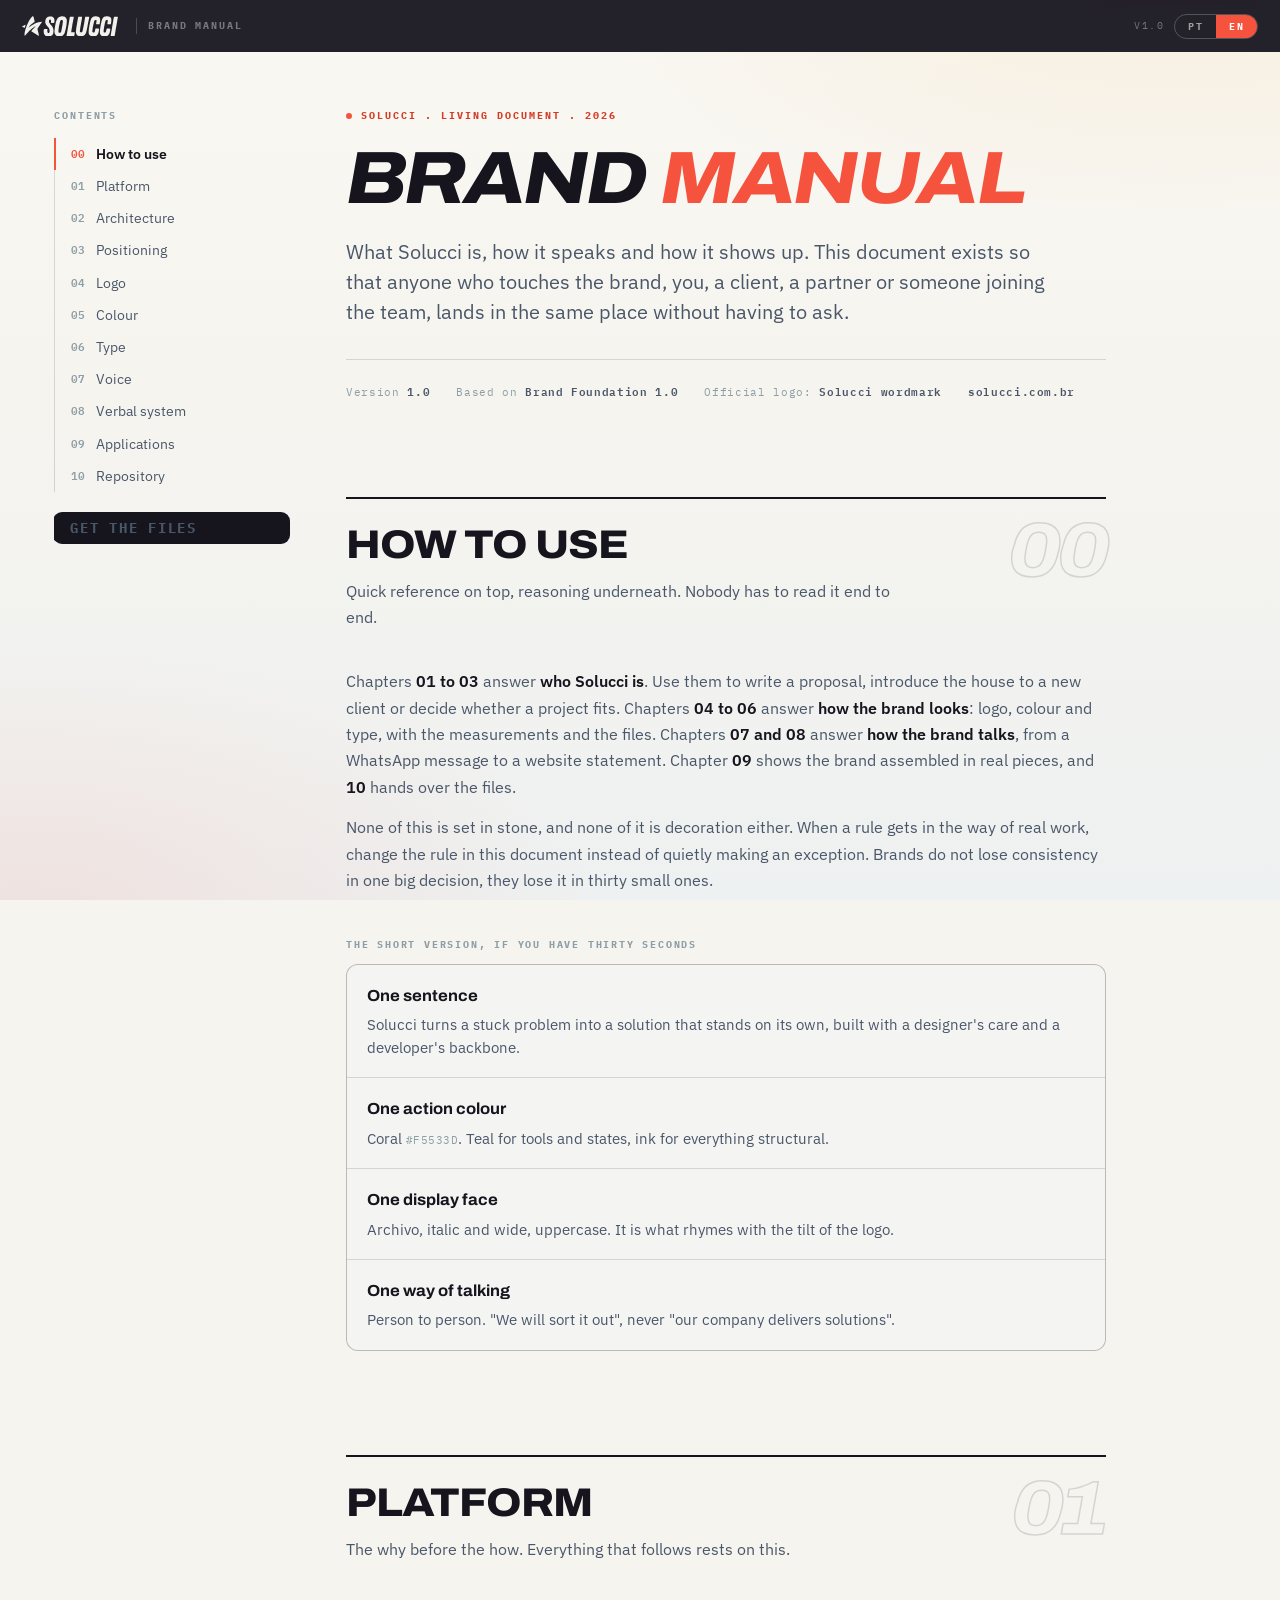
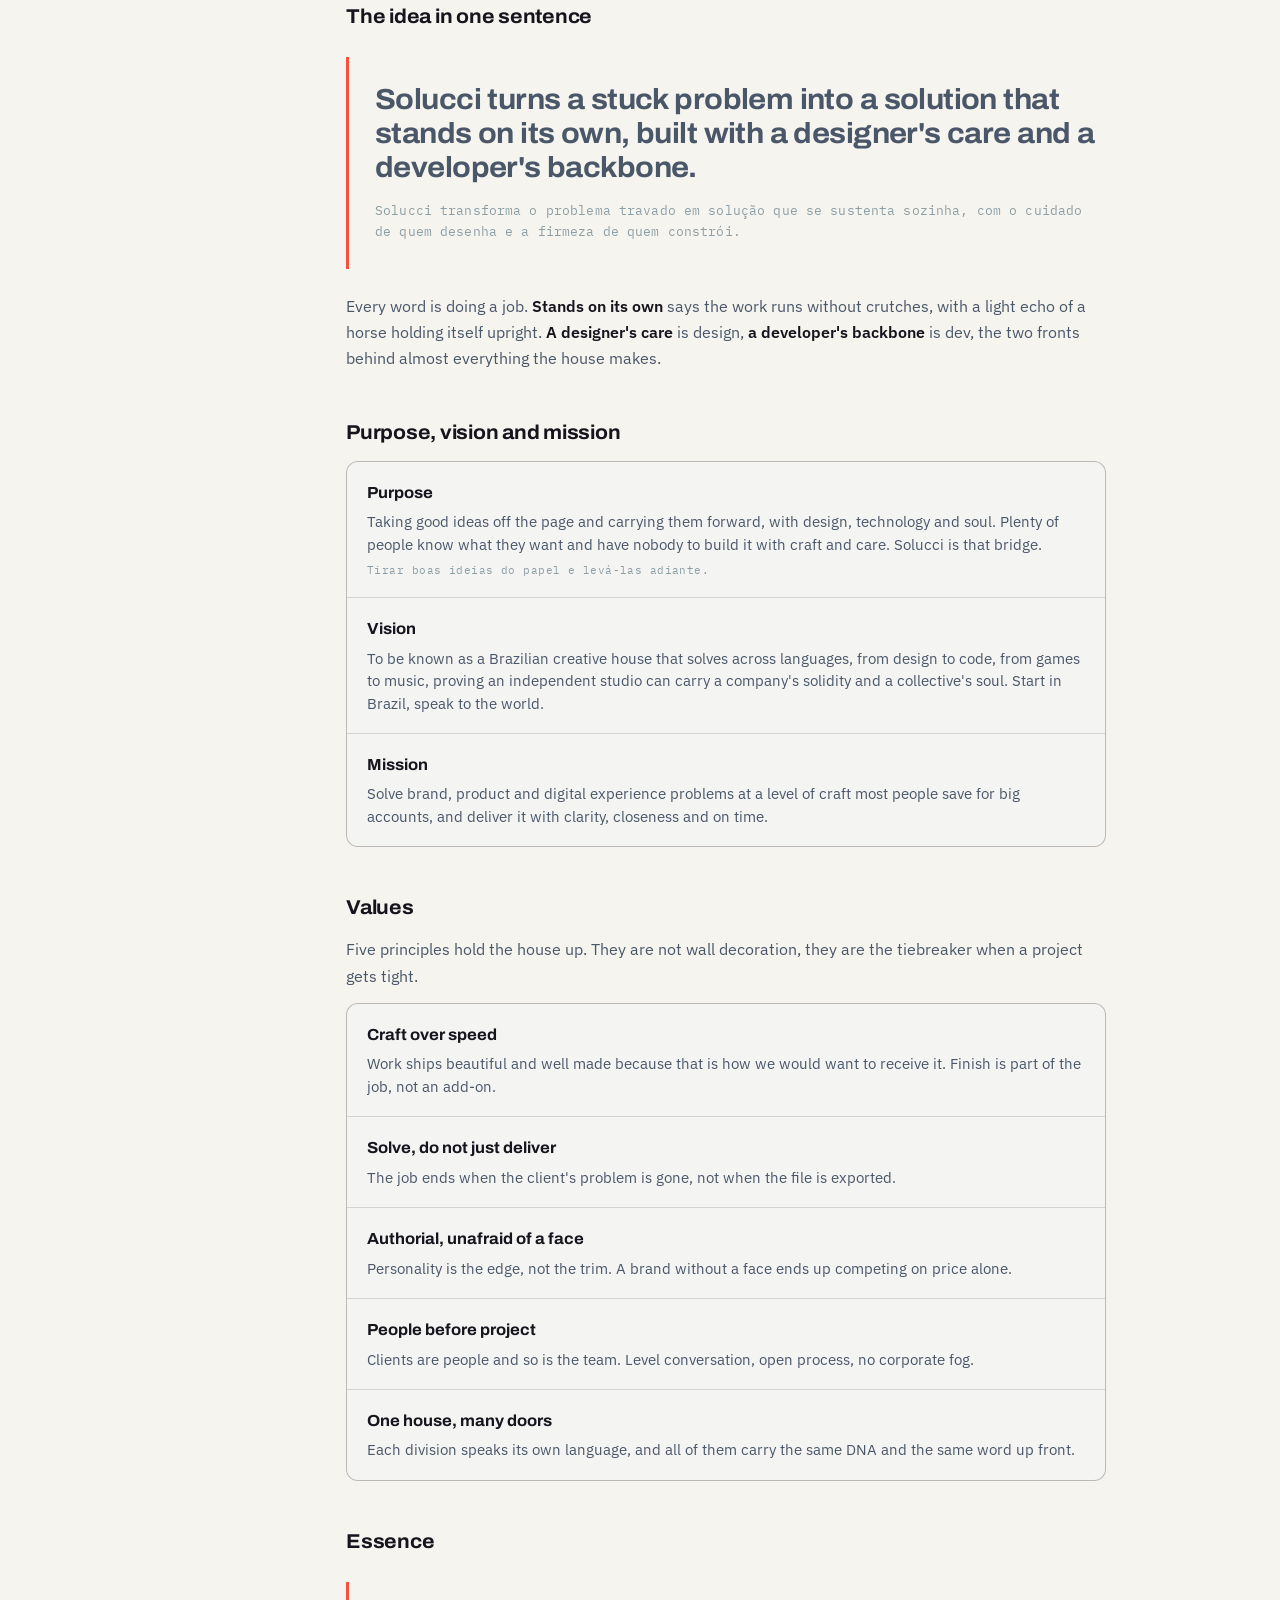
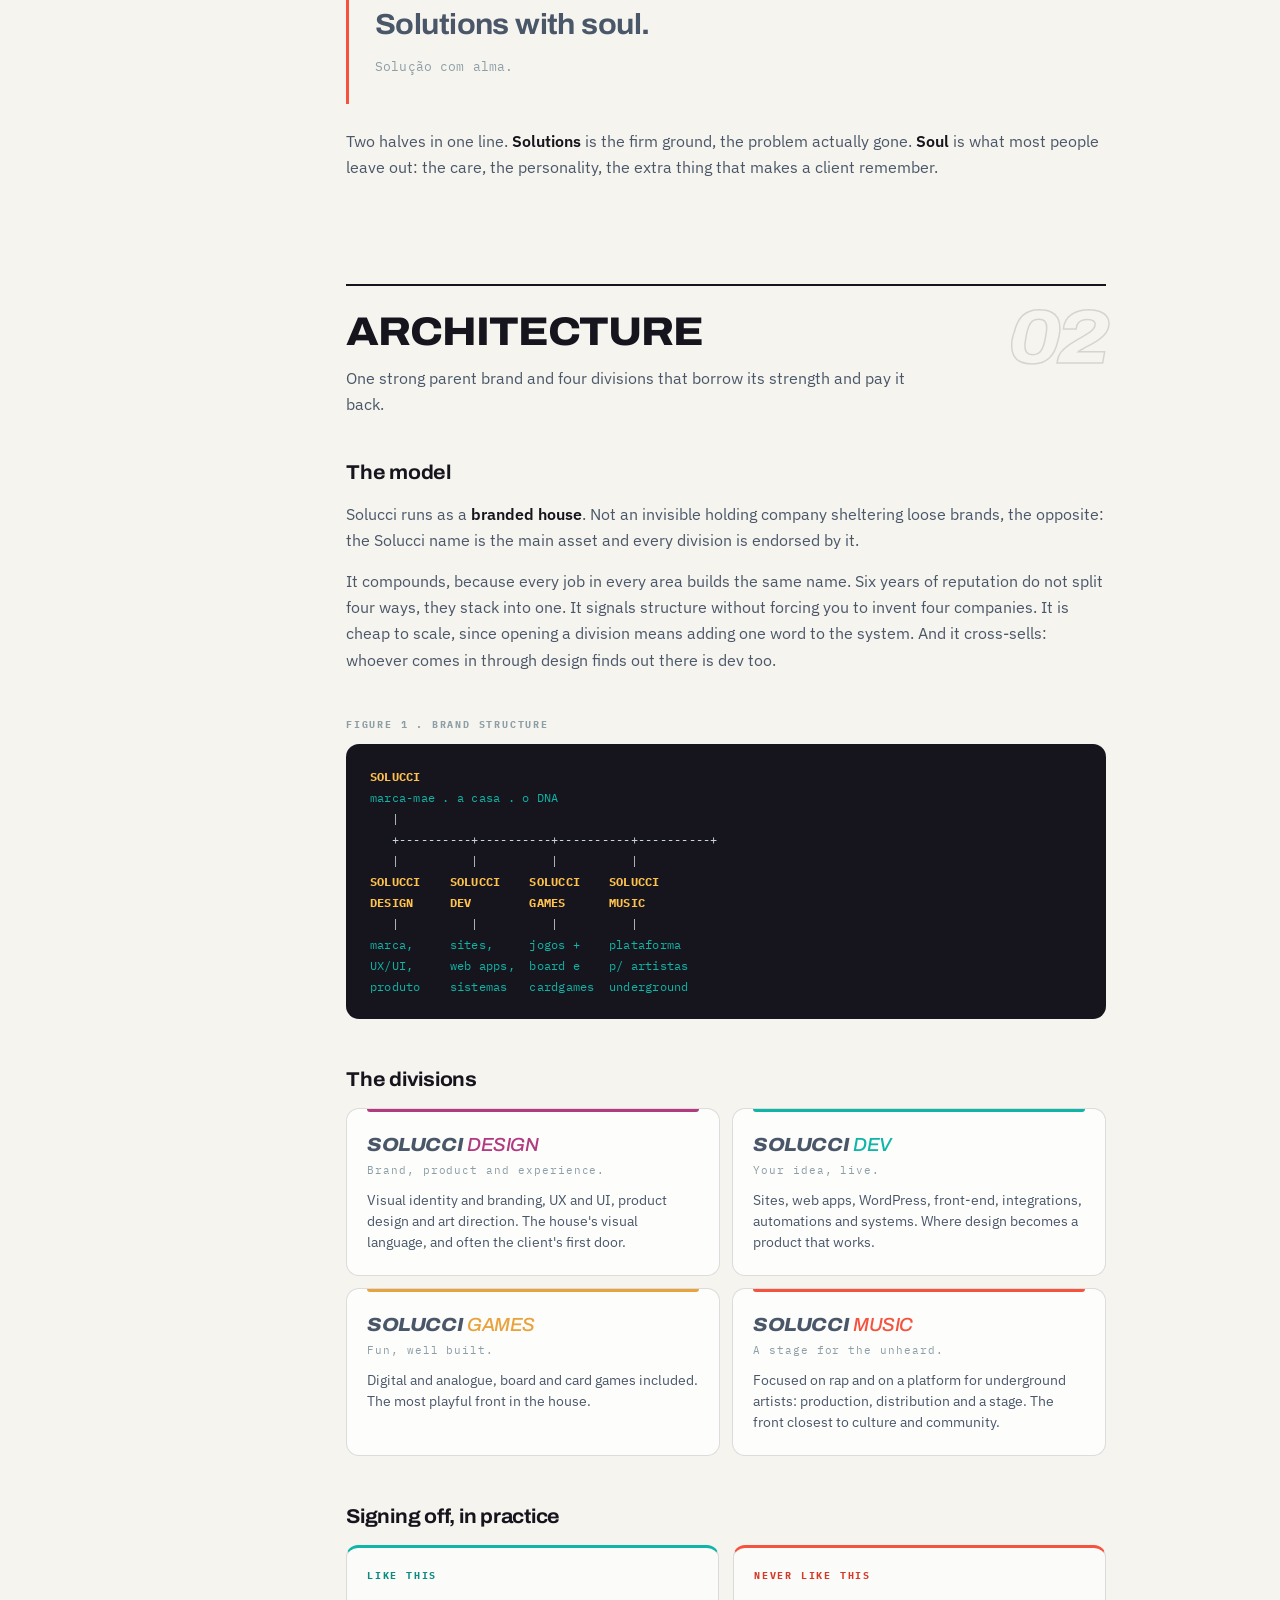
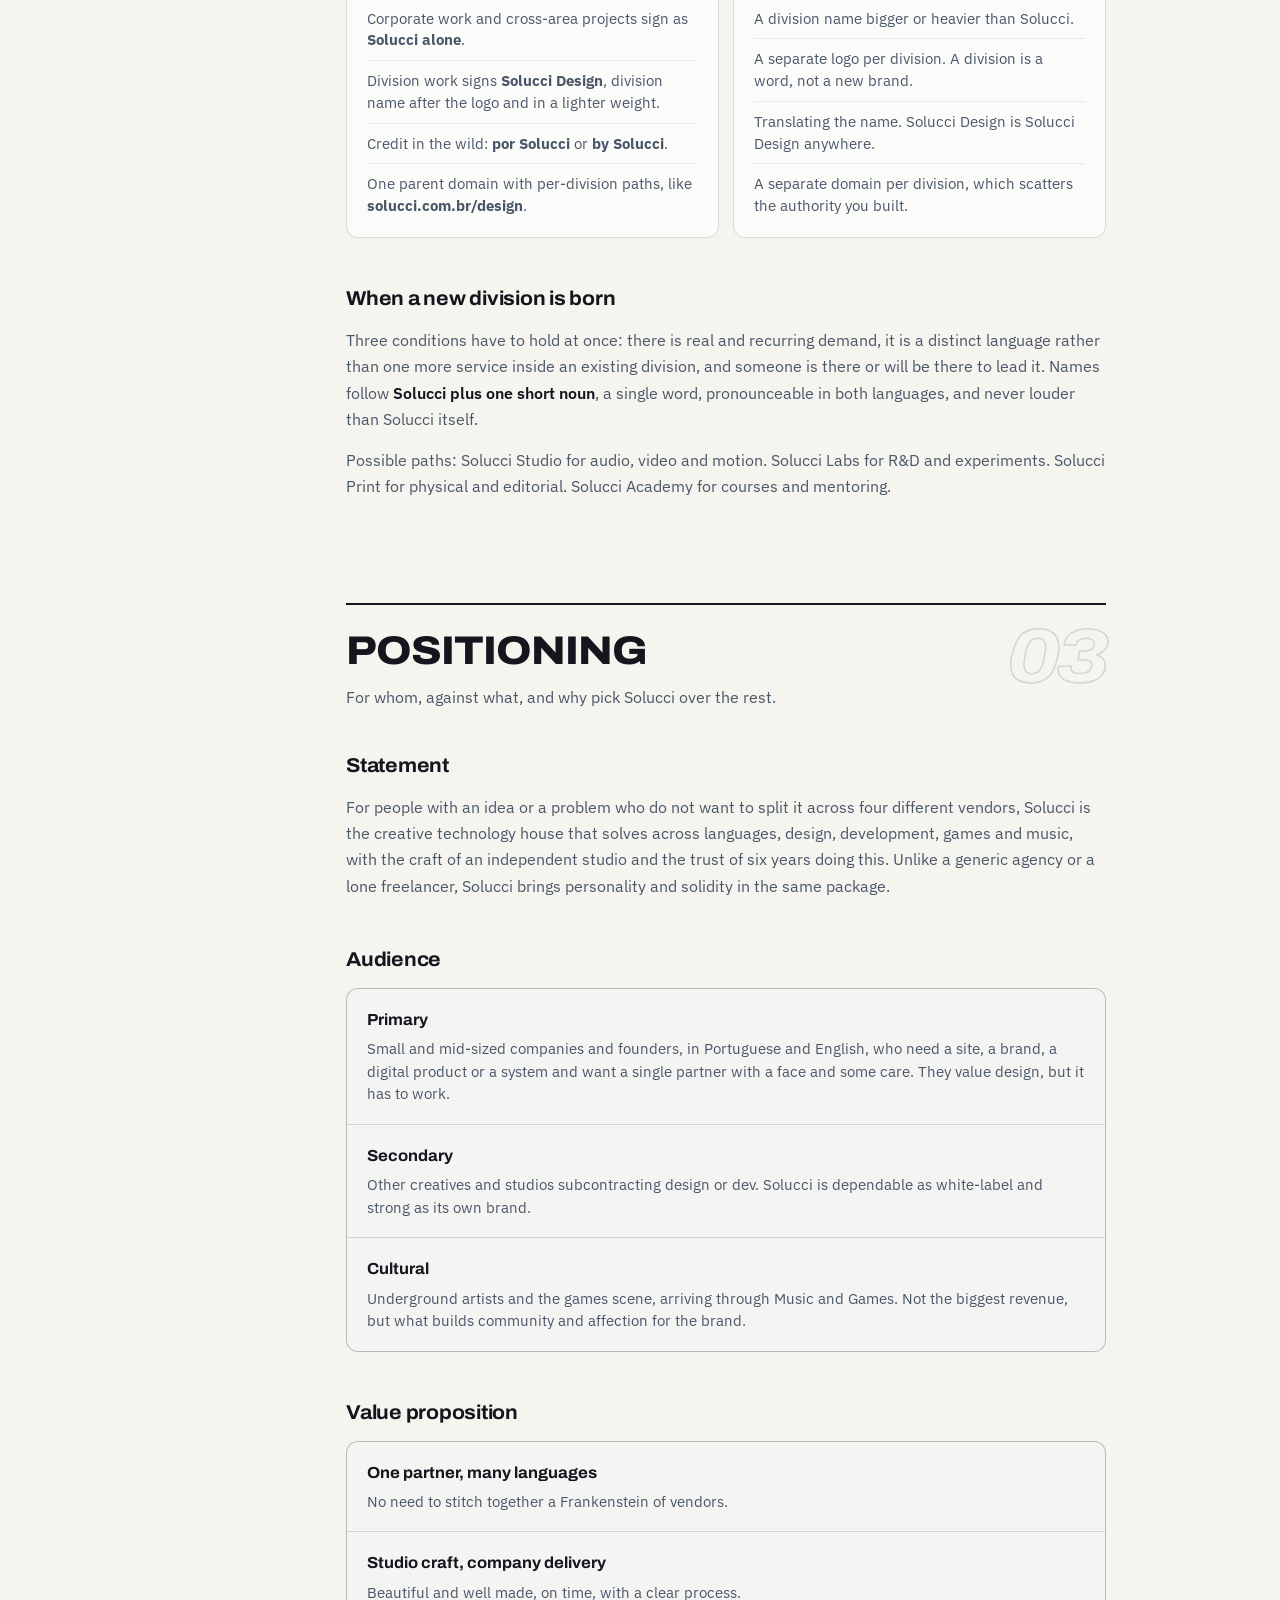
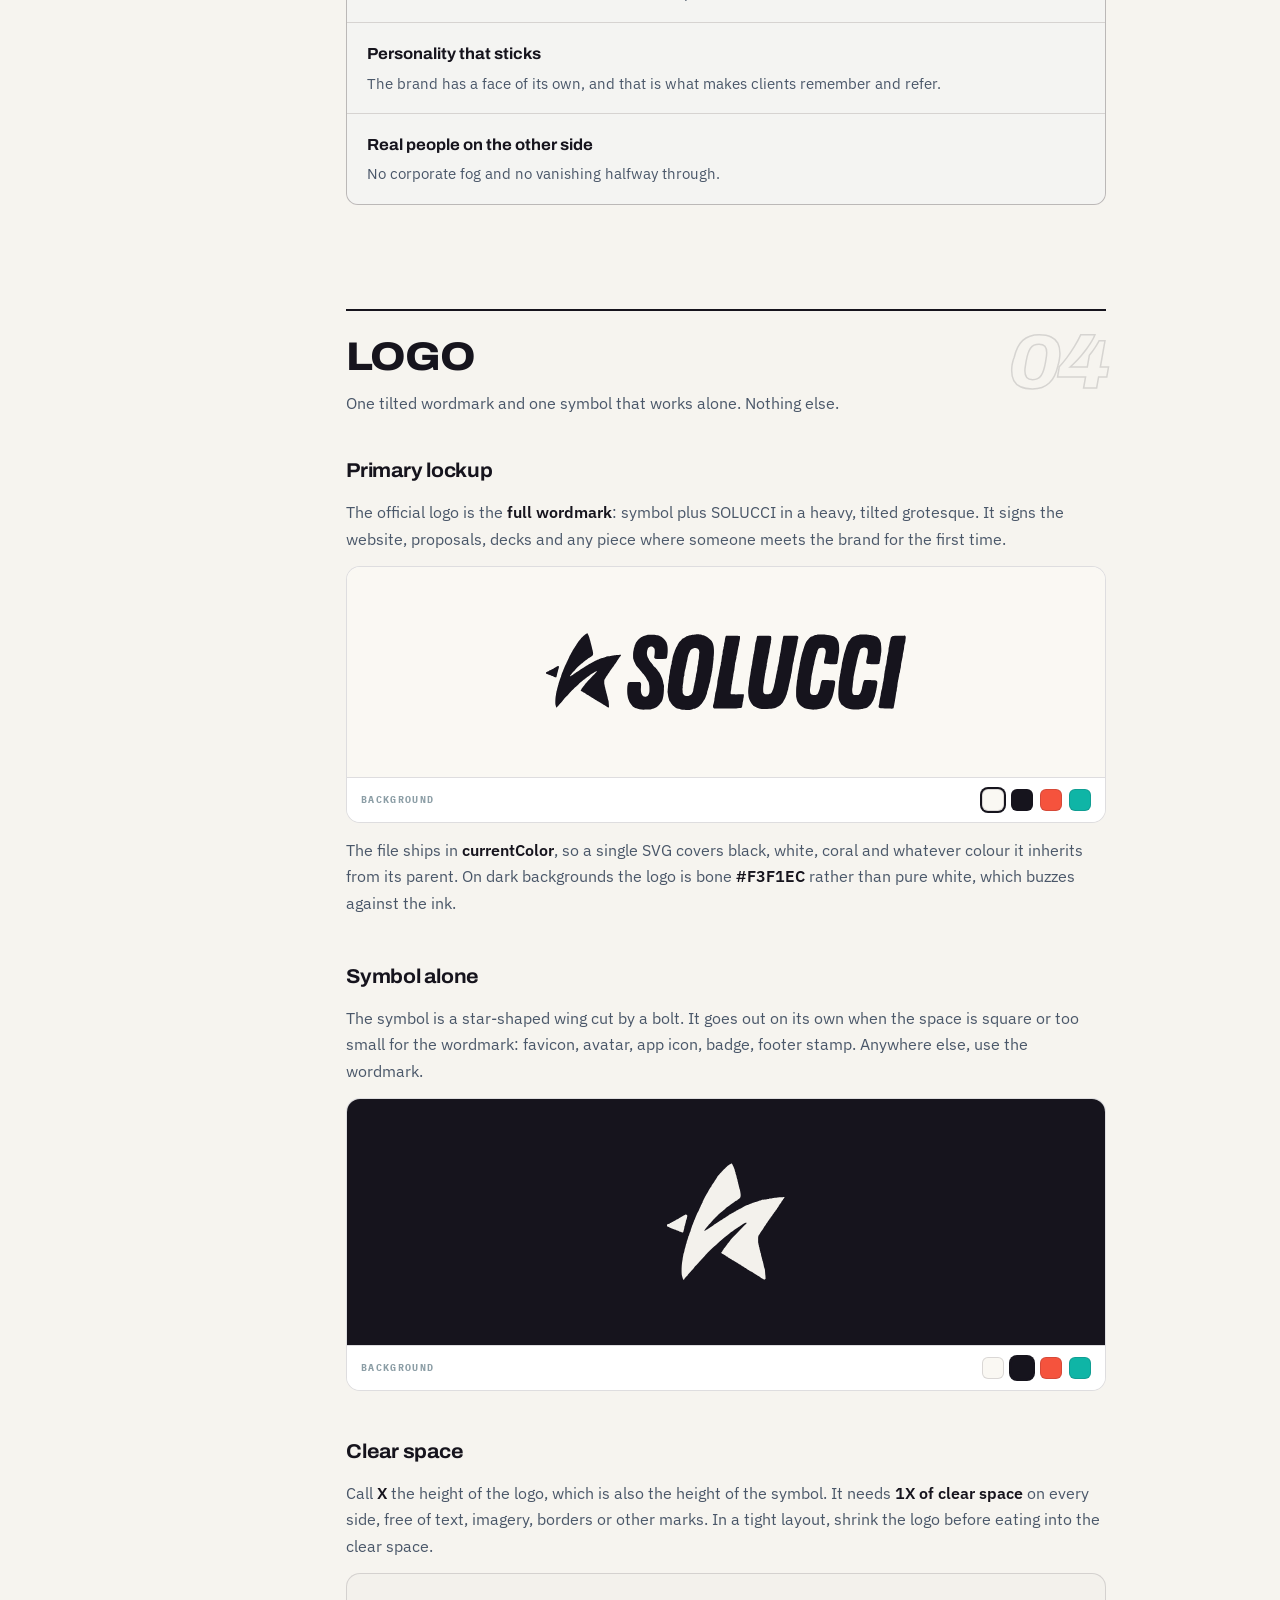
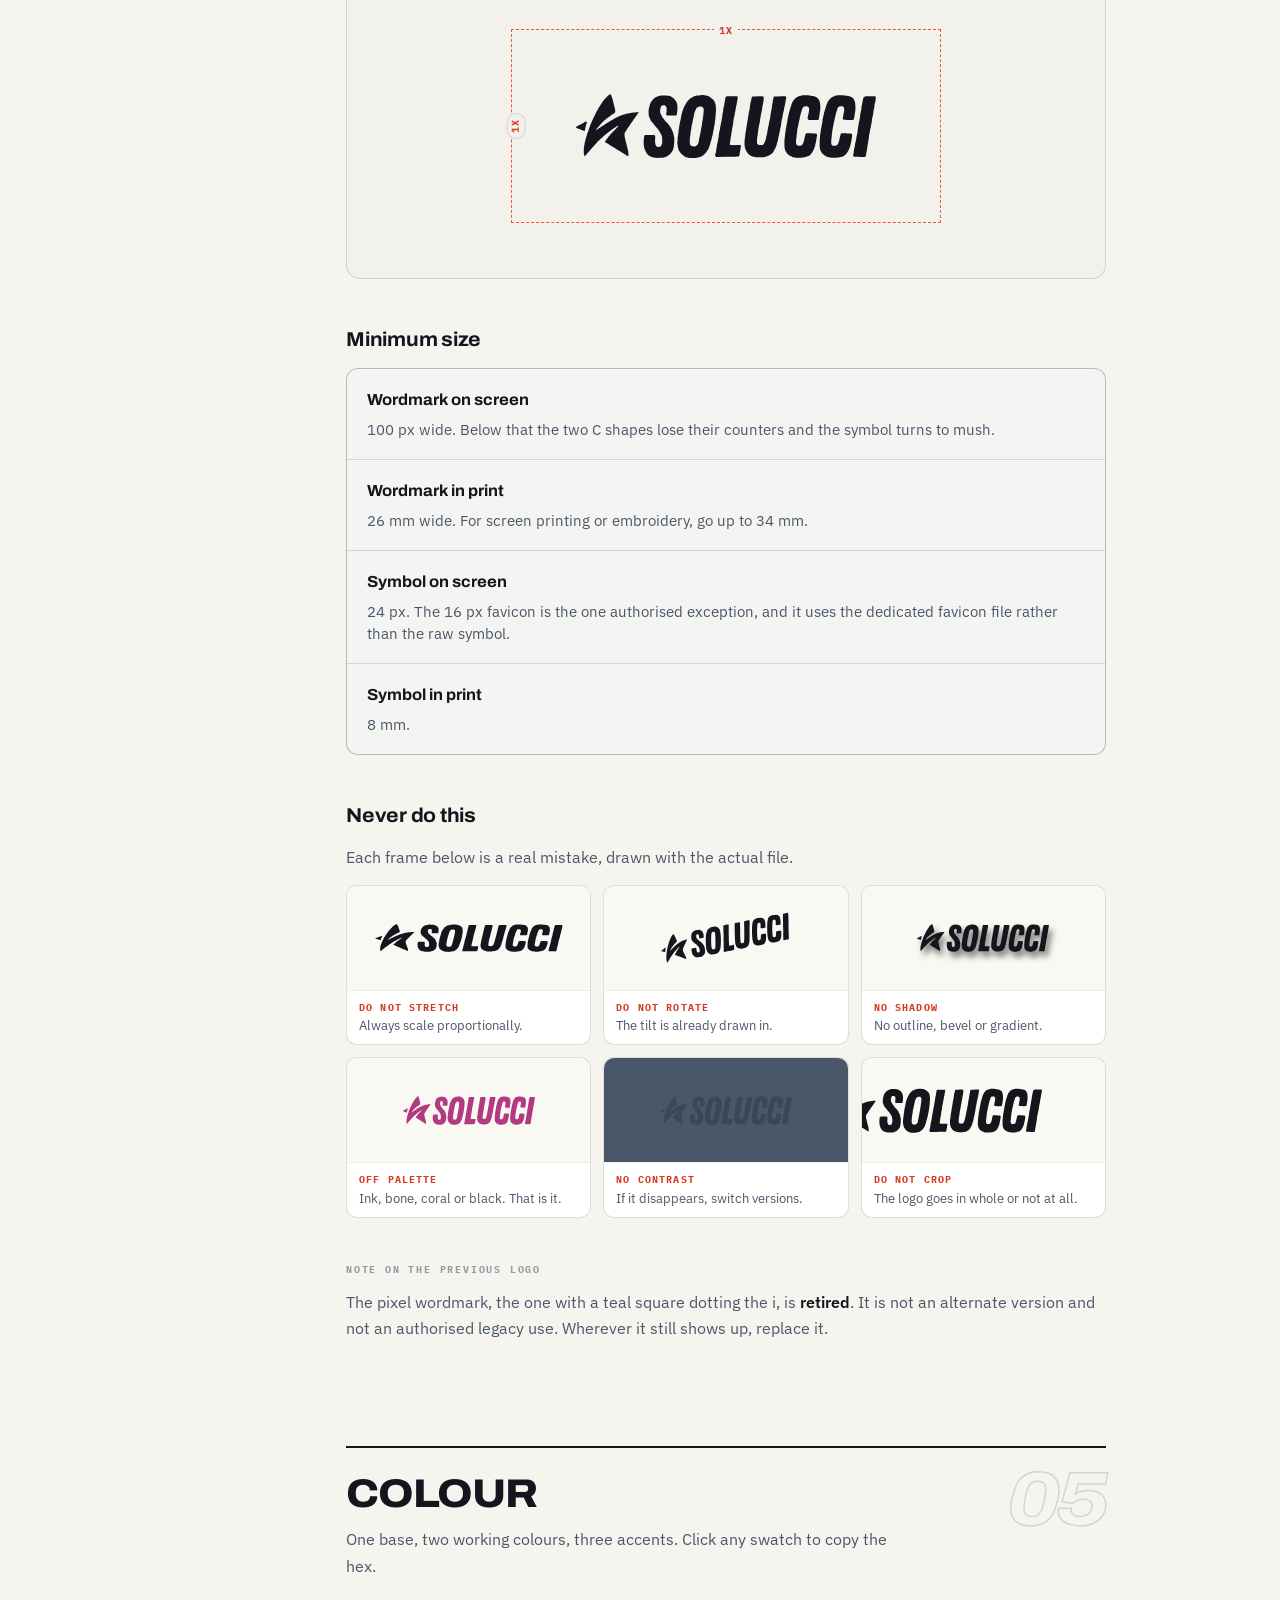
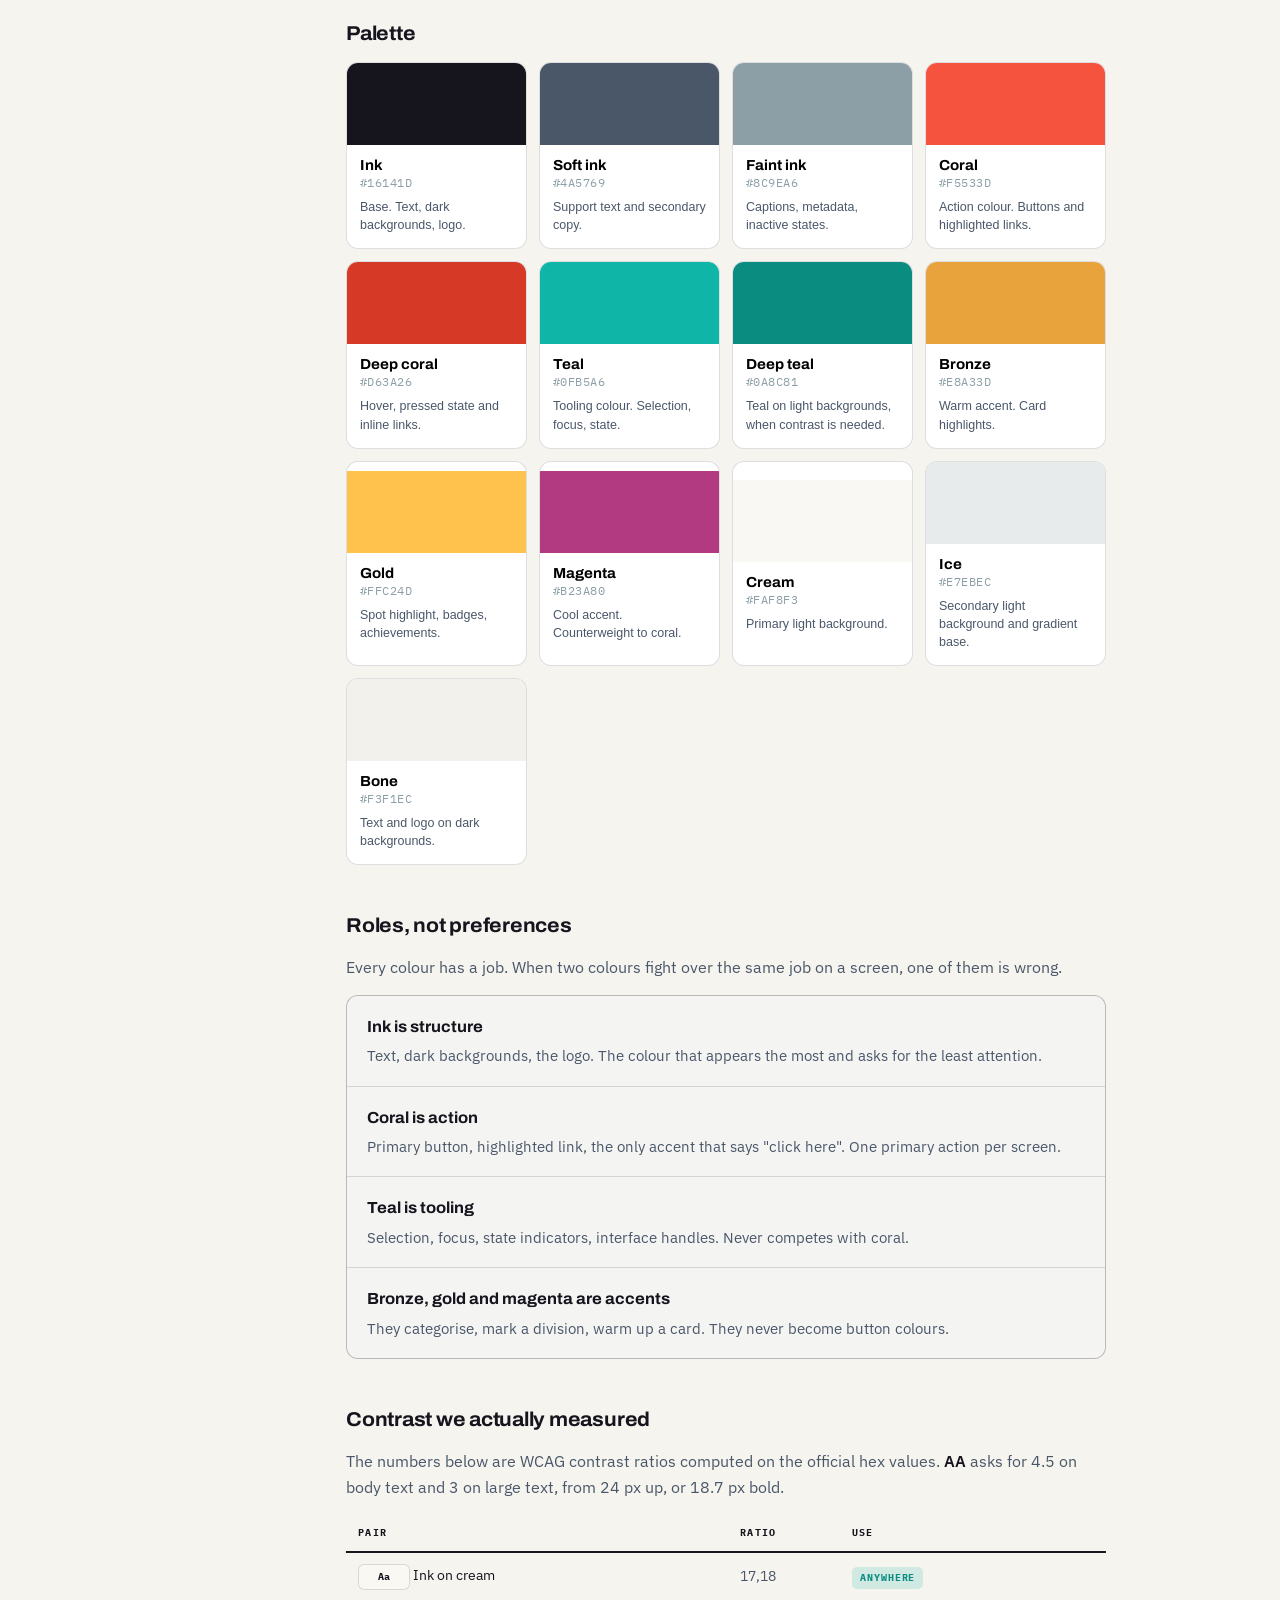
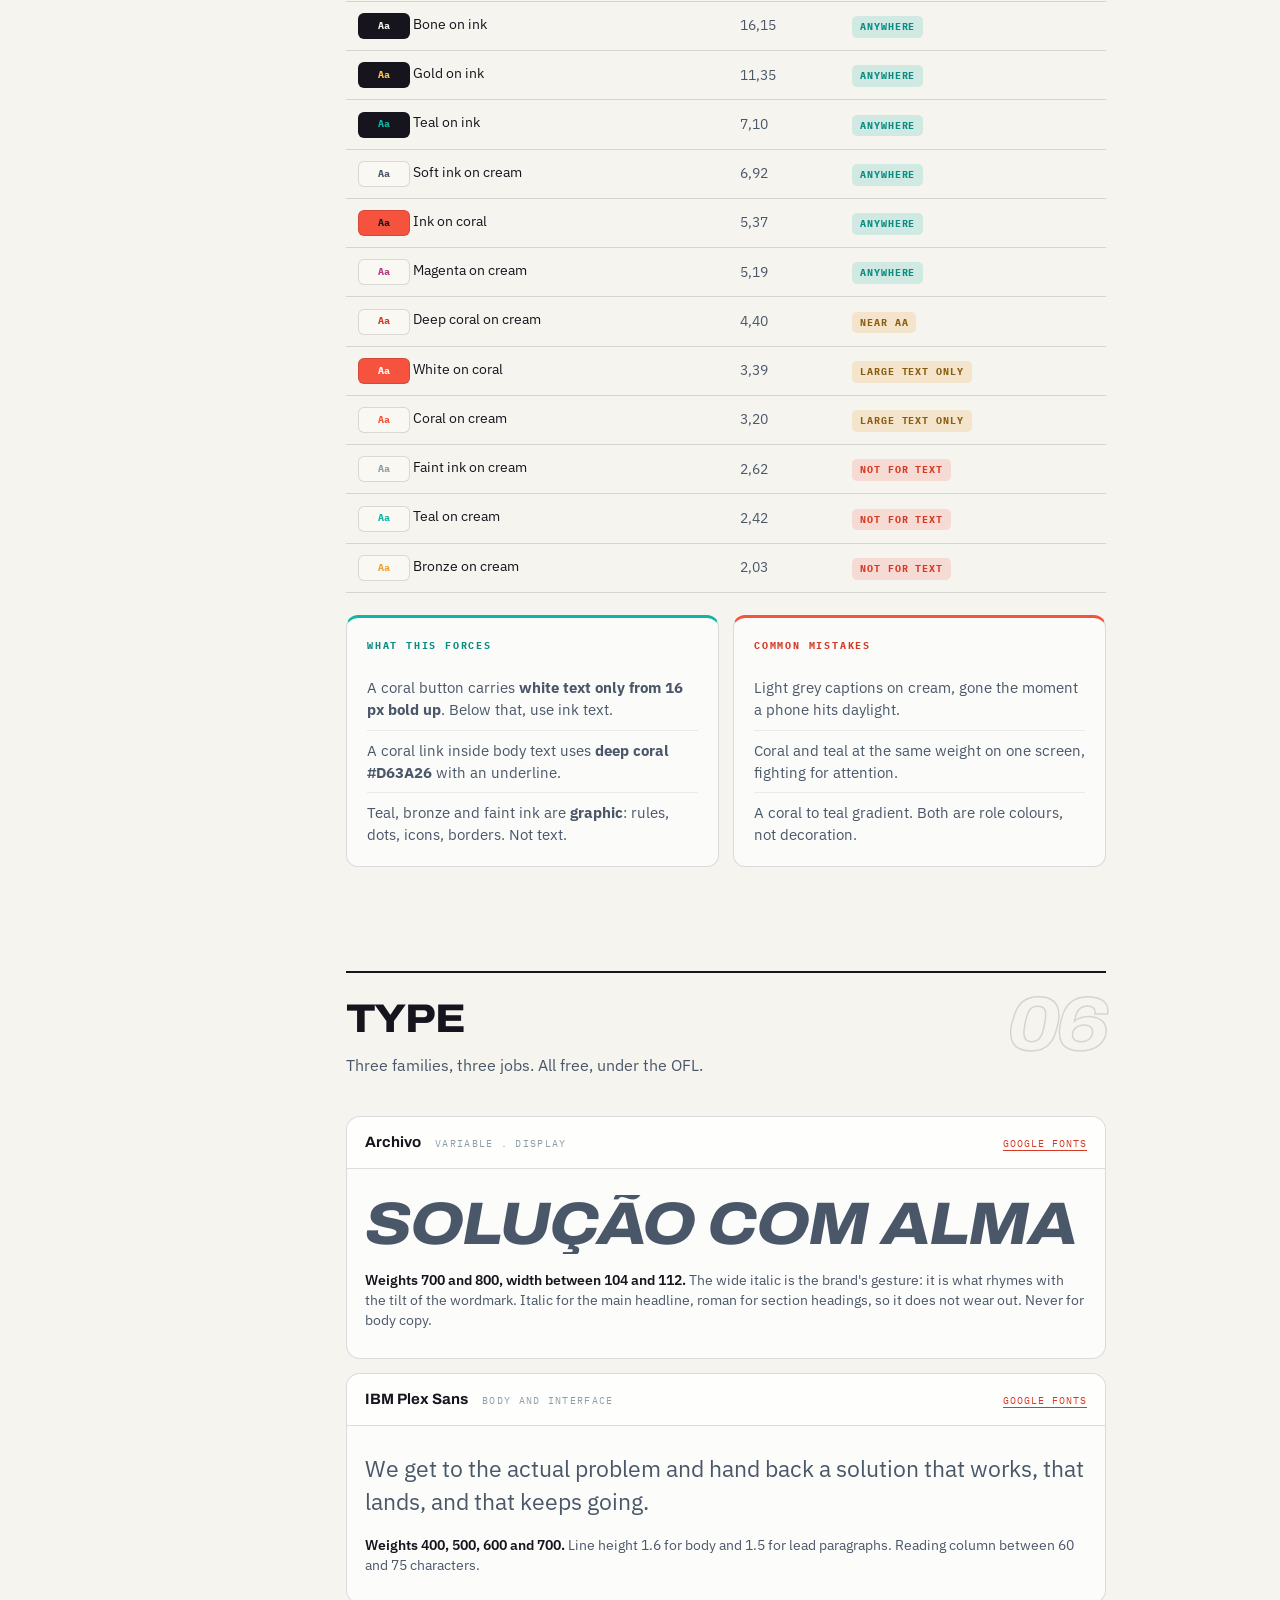
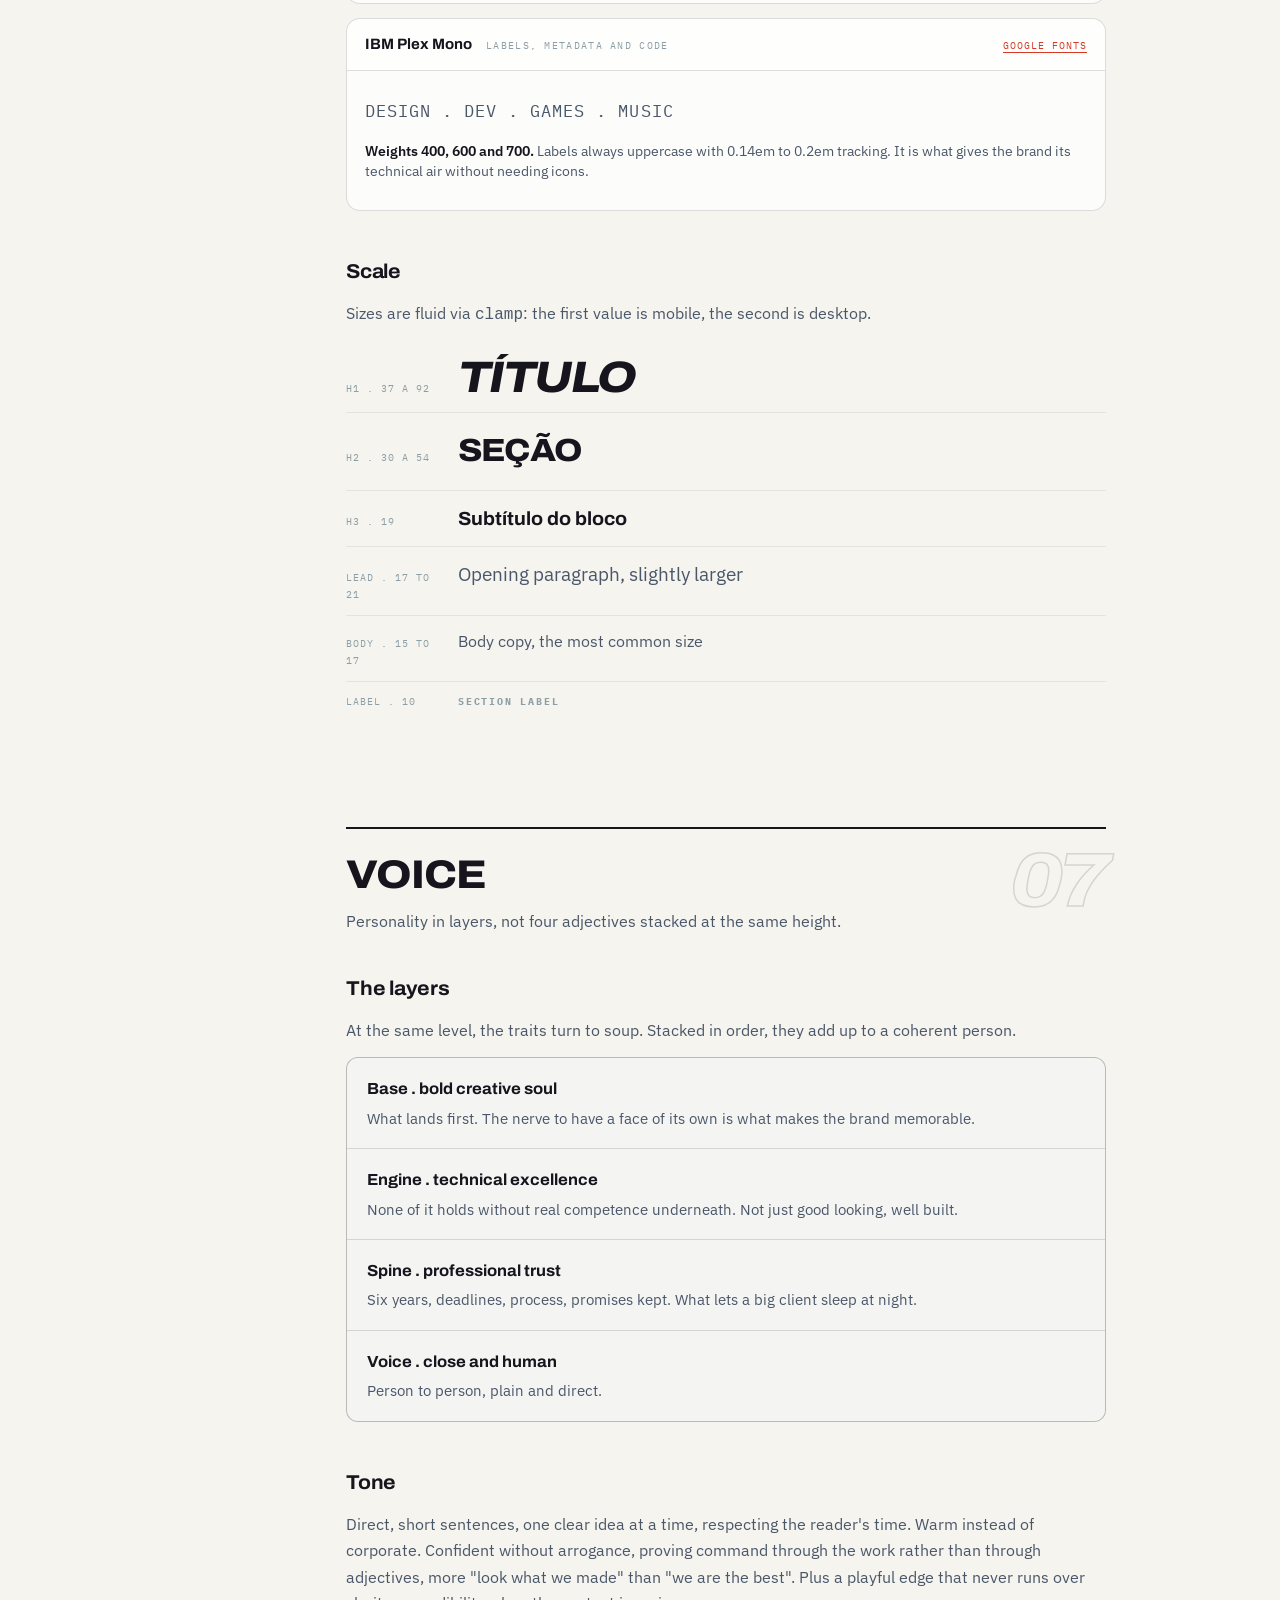
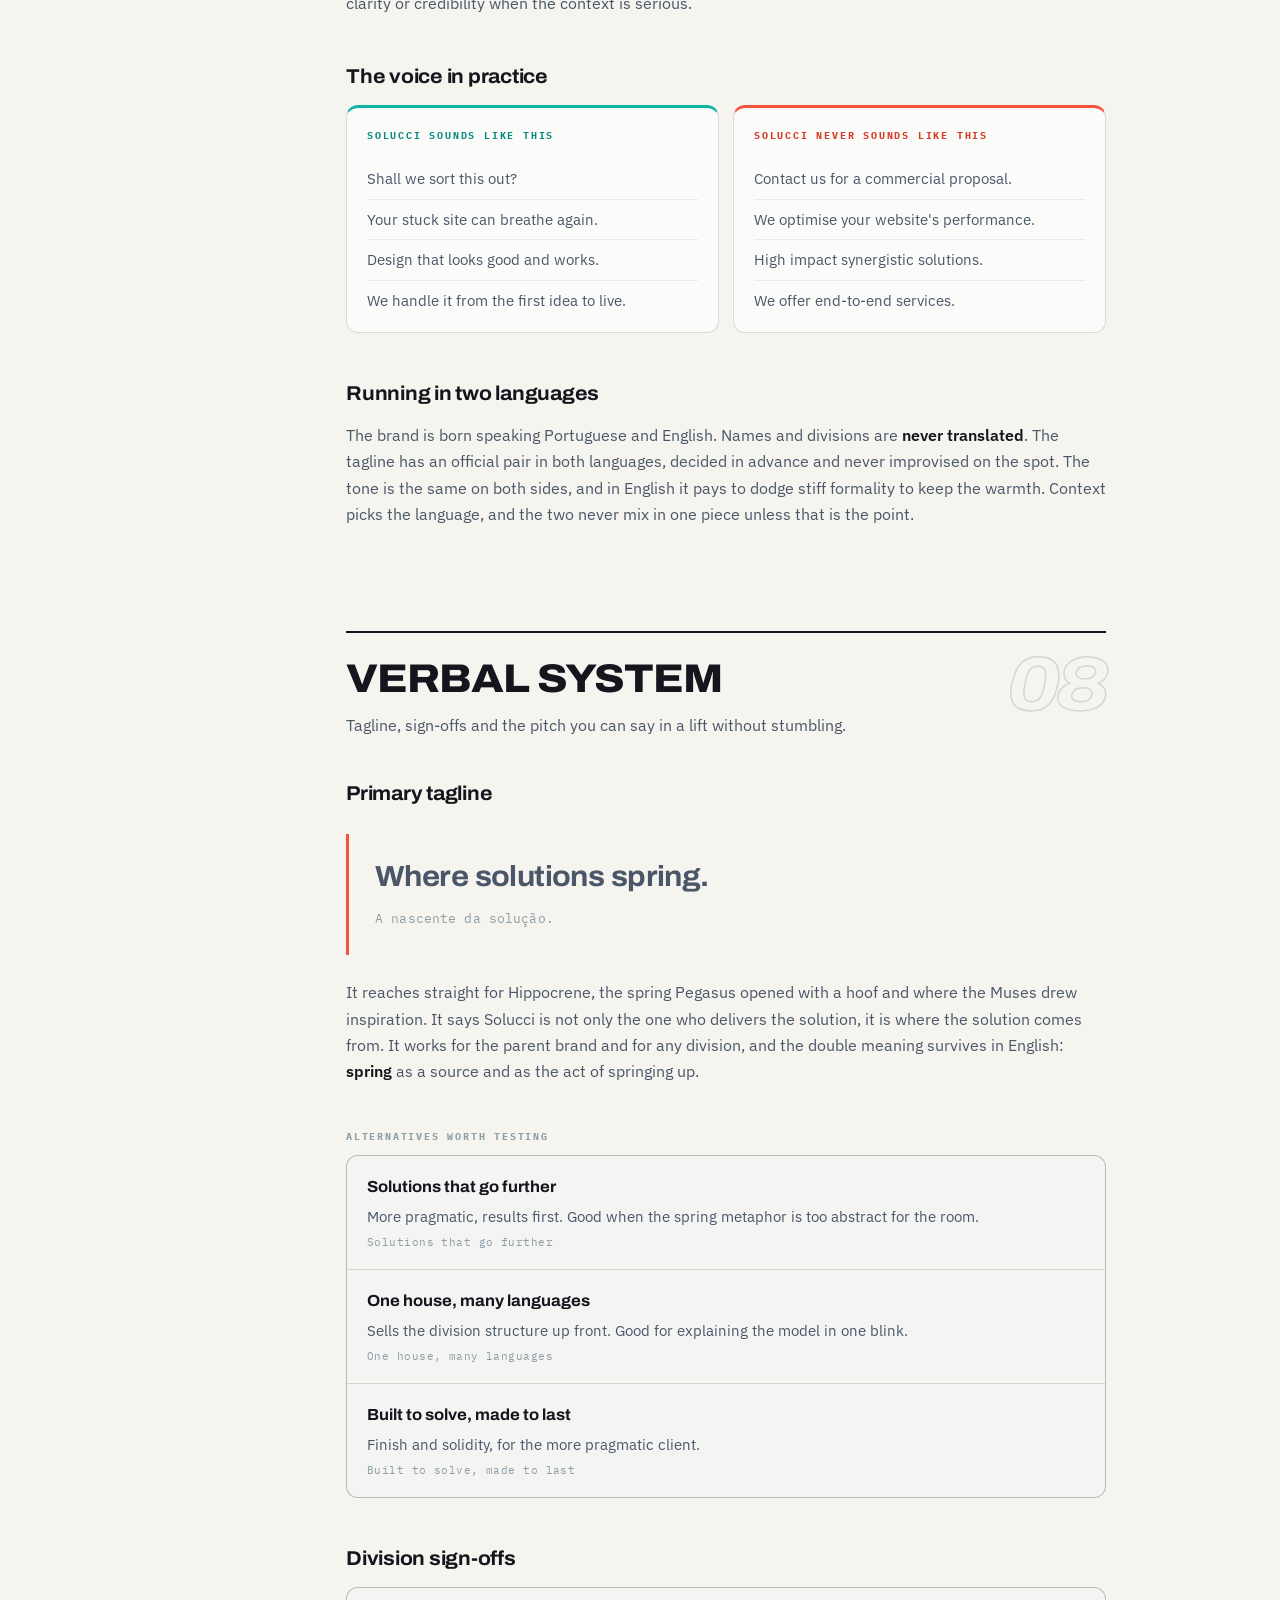
==== marca/index.html @ edbe2df2 "sobe o manual de marca em /marca, fora da busca, e publica o logo que a assinatura de email pedia" ====
<!DOCTYPE html>
<html lang="pt-BR" data-lang="pt">
<head>
<meta charset="utf-8">
<meta name="viewport" content="width=device-width, initial-scale=1">
<title>Solucci . manual de marca</title>
<meta name="description" content="Manual de marca da Solucci. Plataforma, arquitetura, logo, cor, tipografia, tom de voz e o repositório de arquivos para baixar.">
<meta name="theme-color" content="#16141D">
<meta name="robots" content="noindex">
<link rel="icon" href="assets/favicon.svg" type="image/svg+xml">
<link rel="preconnect" href="https://fonts.googleapis.com">
<link rel="preconnect" href="https://fonts.gstatic.com" crossorigin>
<link href="https://fonts.googleapis.com/css2?family=Archivo:ital,wdth,wght@0,62..125,400..900;1,62..125,400..900&family=IBM+Plex+Mono:wght@400;600;700&family=IBM+Plex+Sans:wght@400;500;600;700&display=swap" rel="stylesheet">
<link rel="stylesheet" href="css/manual.css">
</head>
<body>

<a class="skip" href="#corpo"><span lang="pt">Pular para o conteúdo</span><span lang="en">Skip to content</span></a>

<svg width="0" height="0" style="position:absolute" aria-hidden="true" focusable="false"><symbol id="sWord" viewBox="0 0 3393 729"><g transform="translate(0.000000,729.000000) scale(1.000000,-1.000000)" fill="currentColor"><path d="M386 725 c-2 0 -4 -2 -6 -3 -1 -1 -5 -3 -7 -5 -3 -2 -7 -4 -9 -6 -2 -2 -4 -4 -4 -4 -1 0 -32 -31 -32 -32 0 -1 -3 -4 -6 -7 -13 -15 -19 -22 -21 -27 -1 -2 -4 -6 -6 -9 -1 -2 -3 -4 -3 -5 0 0 -1 -1 -2 -2 0 -1 -2 -3 -3 -5 -1 -2 -3 -6 -5 -8 -2 -3 -5 -7 -7 -10 -2 -3 -4 -6 -5 -7 0 -1 -1 -2 -2 -4 0 -2 0 -3 -1 -3 -1 0 -13 -18 -14 -22 -1 -1 -3 -5 -5 -8 -2 -4 -4 -7 -4 -8 0 -1 -1 -3 -3 -5 -2 -2 -3 -4 -3 -5 0 0 -1 -3 -3 -6 -7 -11 -21 -40 -21 -43 0 -1 0 -2 -1 -3 -1 0 -2 -1 -2 -2 -1 -2 -1 -3 -2 -4 0 -1 -1 -3 -2 -5 -1 -3 -3 -5 -3 -6 -1 -1 -2 -3 -2 -5 -1 -1 -3 -6 -5 -9 -1 -4 -4 -9 -5 -12 -1 -3 -4 -8 -5 -10 -2 -3 -3 -6 -3 -6 0 -1 -1 -2 -2 -3 0 -1 -1 -2 -1 -3 0 -1 -1 -3 -2 -5 -2 -6 -4 -10 -7 -16 0 -3 -2 -5 -2 -6 -1 0 -1 -1 -1 -2 0 -2 -4 -10 -5 -11 -1 0 -1 -1 -1 -2 0 -1 -1 -3 -1 -5 -2 -3 -4 -9 -5 -12 0 -2 -1 -4 -2 -5 -1 -1 -2 -2 -2 -3 0 -1 -3 -10 -6 -19 -1 -3 -3 -8 -4 -11 0 -4 -2 -8 -2 -9 -3 -4 -7 -17 -8 -22 0 -2 -1 -4 -2 -5 -1 -1 -2 -2 -2 -3 0 -2 -1 -5 -2 -8 -1 -3 -2 -7 -3 -10 0 -2 -1 -5 -2 -5 0 -1 -1 -3 -1 -4 0 -1 -1 -3 -2 -5 0 -2 -1 -5 -1 -7 0 -1 -1 -4 -2 -6 -1 -3 -2 -5 -2 -6 0 -1 -1 -4 -2 -7 0 -3 -2 -9 -3 -12 -1 -4 -3 -9 -3 -10 0 -2 -1 -5 -1 -7 -1 -6 -3 -12 -4 -15 -1 -1 -1 -3 -2 -5 0 -3 -3 -20 -4 -23 0 -2 -1 -5 -1 -6 0 -2 0 -6 -1 -8 -5 -24 -7 -76 -3 -92 3 -12 7 -24 8 -25 1 -1 6 2 6 3 0 1 7 10 16 19 3 3 5 5 5 6 0 0 1 2 3 4 8 8 15 17 19 21 2 3 7 8 10 12 4 4 7 8 7 9 0 0 3 4 7 8 4 4 12 13 18 19 5 6 16 17 23 25 13 14 18 19 18 20 0 1 2 3 5 6 3 2 6 6 7 7 8 8 45 44 48 45 1 1 7 6 13 12 6 7 14 14 18 17 3 3 7 7 9 8 14 12 17 15 18 15 1 0 2 1 4 3 1 1 4 4 7 5 2 1 4 3 5 4 0 1 4 4 7 6 3 2 8 6 10 8 3 2 6 5 8 6 2 1 4 3 4 3 0 1 2 2 4 3 2 1 5 3 6 4 1 2 4 4 6 4 1 1 3 2 4 3 2 2 12 9 16 11 1 1 3 2 3 2 0 0 2 2 5 3 2 1 4 3 4 3 0 1 2 2 5 3 2 1 5 3 6 4 2 0 3 2 4 3 1 0 2 1 3 1 0 0 1 0 1 1 0 1 1 1 3 2 1 0 5 1 7 3 6 3 10 3 10 0 -1 -2 -4 -5 -56 -59 -34 -35 -42 -43 -42 -45 0 0 -2 -3 -4 -5 -3 -2 -5 -5 -5 -6 0 0 -1 -2 -3 -3 -2 -2 -6 -7 -9 -12 0 -1 -2 -3 -3 -5 -2 -1 -3 -3 -3 -3 0 -1 -10 -13 -11 -14 -1 0 -1 -1 -1 -1 0 -1 -1 -2 -2 -4 -1 -1 -3 -4 -4 -5 -1 -2 -2 -4 -3 -6 -1 -1 -2 -4 -3 -5 -1 -1 -1 -2 -2 -2 0 0 -1 -1 -2 -2 0 -3 2 -6 8 -9 3 -1 6 -3 7 -4 1 -1 3 -2 5 -3 1 -1 5 -3 8 -5 3 -2 6 -4 7 -4 0 0 2 -1 3 -2 3 -2 5 -4 12 -8 2 -1 4 -2 4 -3 0 0 1 -1 2 -2 1 0 4 -1 6 -3 1 -1 3 -2 4 -2 1 0 12 -6 16 -9 2 -2 4 -3 5 -3 0 0 3 -2 7 -4 4 -3 8 -6 10 -7 2 -1 4 -2 5 -3 1 -1 3 -2 3 -2 1 0 3 -1 5 -2 1 -2 3 -3 4 -3 0 0 1 -1 2 -2 1 -1 4 -2 5 -3 2 -1 4 -2 4 -2 0 -1 11 -8 13 -8 0 0 1 -1 2 -1 0 -1 3 -3 7 -5 4 -2 9 -6 13 -8 3 -3 10 -7 16 -10 5 -3 10 -6 11 -7 1 0 2 -1 2 -1 1 0 3 -1 6 -3 2 -2 6 -4 9 -6 2 -1 5 -3 5 -3 0 0 2 -2 5 -3 5 -3 11 -7 18 -12 2 -2 6 -4 8 -5 3 -1 6 -4 8 -5 l4 -3 4 3 c2 2 4 4 4 4 0 0 0 1 -1 17 -2 31 -3 39 -4 42 -2 4 -4 9 -5 14 -1 7 -4 21 -5 24 -1 1 -1 2 -1 3 1 0 0 1 0 3 -1 1 -2 4 -3 7 0 2 -1 7 -2 9 -1 2 -1 6 -2 8 0 2 -1 3 -1 4 -1 0 -1 1 -1 3 0 1 -1 5 -2 7 0 3 -1 7 -1 9 0 1 0 3 -1 3 -1 0 -1 2 -2 3 0 1 0 4 -1 7 -1 2 -2 6 -2 8 -1 2 -1 6 -2 8 -1 2 -1 5 -1 7 0 1 -1 3 -1 3 -1 0 -2 2 -2 5 0 2 0 5 -1 8 -1 2 -2 6 -2 9 -1 3 -1 7 -2 9 0 2 0 9 0 17 0 14 1 21 6 27 1 2 4 6 6 10 4 6 12 18 13 19 1 1 6 9 8 13 2 4 10 15 13 19 1 1 2 2 2 3 0 1 1 3 2 4 2 1 7 9 15 21 1 1 2 4 3 5 1 2 2 4 4 4 1 1 2 3 2 3 0 1 2 4 4 6 1 2 5 8 8 11 2 4 5 7 5 7 1 0 1 1 1 2 0 1 1 3 2 3 1 1 2 2 2 3 0 0 1 2 3 5 2 2 5 6 6 8 2 3 4 5 4 5 1 0 2 2 3 4 1 3 4 8 8 12 3 5 5 9 5 9 0 0 1 2 2 2 1 1 2 3 2 3 0 1 2 3 4 6 2 2 4 6 5 7 4 7 8 13 10 14 1 1 2 3 2 4 0 1 0 2 1 2 1 0 2 1 3 3 1 2 2 4 3 5 0 0 1 2 2 3 0 3 0 3 -3 3 -3 0 -5 0 -6 -1 -1 -1 -5 -1 -13 -1 -6 0 -13 0 -15 -1 -3 0 -10 -1 -17 -2 -7 -1 -15 -1 -19 -2 -4 -1 -9 -1 -12 -2 -4 0 -7 -1 -8 -1 -1 -1 -3 -2 -4 -2 -2 0 -6 0 -9 -1 -4 -1 -10 -1 -14 -2 -9 -1 -18 -3 -21 -4 -1 -1 -4 -2 -7 -2 -2 -1 -7 -2 -11 -4 -7 -2 -12 -4 -16 -5 -2 0 -4 -1 -5 -1 0 -1 -2 -1 -4 -2 -1 0 -6 -2 -9 -3 -4 -2 -10 -4 -12 -5 -3 0 -5 -2 -5 -2 0 -1 -1 -1 -2 -1 -1 0 -3 -1 -5 -2 -2 -1 -5 -2 -5 -2 -1 0 -4 -1 -6 -2 -8 -4 -24 -13 -28 -14 -2 -1 -4 -3 -5 -3 -1 -1 -2 -2 -3 -2 -1 0 -2 0 -3 -1 0 0 -3 -2 -6 -3 -3 -1 -6 -3 -7 -4 -1 -1 -7 -4 -14 -8 -11 -5 -15 -8 -28 -16 -3 -2 -7 -4 -9 -5 -1 -1 -4 -3 -7 -5 -2 -2 -4 -3 -5 -3 0 0 -1 -1 -1 -2 -1 0 -2 -1 -3 -1 0 0 -3 -1 -5 -3 -2 -2 -4 -3 -4 -3 -1 0 -4 -2 -8 -5 -5 -3 -10 -6 -11 -7 -2 -2 -7 -5 -11 -7 -4 -3 -7 -5 -8 -5 0 0 -1 0 -1 -1 -6 -5 -8 -6 -11 -7 -2 -1 -4 -3 -5 -3 -1 -1 -3 -2 -4 -3 -2 -1 -4 -2 -4 -2 -1 -1 -3 -2 -4 -3 -2 -2 -5 -4 -7 -5 -3 -1 -6 -4 -9 -6 -2 -2 -4 -3 -4 -3 -1 0 -3 -1 -5 -3 -15 -10 -18 -12 -18 -12 -1 0 -2 0 -2 -1 -7 -5 -8 -6 -11 -7 -3 0 -4 0 -4 1 0 2 12 18 22 29 2 3 4 5 4 6 0 0 5 5 11 11 5 6 11 12 12 13 4 7 51 53 58 56 2 1 5 4 7 6 2 2 4 4 5 4 1 1 3 3 5 4 6 6 15 13 17 14 1 1 2 2 3 2 0 1 1 2 1 2 1 0 3 1 4 2 1 2 4 3 5 4 1 1 5 4 7 5 2 2 7 5 9 7 2 1 6 4 9 6 2 2 4 3 4 3 1 0 4 2 8 5 3 2 7 4 8 4 0 0 1 1 1 1 1 1 3 3 5 4 10 5 14 13 14 26 -1 16 -4 32 -8 41 0 2 -2 8 -3 13 -1 4 -2 10 -3 13 -1 2 -2 5 -2 8 0 2 -1 5 -2 7 -1 2 -1 5 -1 7 0 1 0 3 -1 4 -1 0 -1 2 -2 3 0 1 0 4 -1 7 -1 2 -2 5 -2 8 -1 7 -3 14 -5 16 -1 2 -1 4 -1 5 1 0 0 2 0 4 -1 1 -3 6 -4 11 -1 4 -2 9 -3 11 -1 1 -2 3 -2 4 0 1 -6 14 -12 26 -1 2 -2 2 -6 1z"/> <path d="M1413 716 c-14 -1 -28 -2 -31 -4 -3 0 -6 -1 -8 -1 -3 0 -13 -2 -26 -5 -9 -2 -17 -5 -22 -8 -3 -2 -8 -4 -10 -6 -2 -1 -6 -3 -8 -5 -2 -1 -6 -3 -8 -4 -3 -1 -6 -3 -6 -3 -1 -1 -3 -3 -6 -4 -2 -2 -7 -6 -11 -11 -9 -10 -13 -14 -16 -17 -3 -2 -8 -10 -16 -23 -2 -4 -5 -7 -5 -8 -1 0 -1 -2 -1 -3 0 -3 -1 -6 -4 -10 -7 -9 -15 -27 -20 -40 -2 -6 -5 -14 -6 -18 -5 -11 -6 -12 -7 -19 -1 -4 -2 -8 -3 -9 -2 -4 -6 -18 -8 -38 -1 -5 -2 -12 -4 -16 -2 -5 -2 -8 -2 -16 0 -10 -2 -17 -6 -23 -1 -2 -2 -5 -2 -8 0 -6 -2 -17 -3 -22 -1 -2 -3 -7 -3 -11 -1 -4 -1 -8 -2 -10 -1 -2 -1 -6 -1 -9 0 -6 -2 -21 -5 -32 -3 -13 -4 -21 -4 -25 1 -3 0 -7 0 -11 -2 -10 -4 -23 -4 -30 0 -3 0 -6 -1 -7 -2 -4 -4 -19 -4 -35 -1 -9 -1 -18 -2 -19 0 -2 -1 -8 -1 -13 0 -5 0 -11 -1 -13 -1 -2 -1 -6 1 -15 1 -7 2 -17 3 -21 1 -12 3 -21 4 -22 1 -2 5 -16 6 -22 1 -3 2 -6 2 -7 1 -1 2 -3 3 -5 1 -2 4 -5 6 -8 2 -2 3 -5 3 -5 0 -1 2 -4 5 -7 2 -3 4 -6 4 -6 0 0 2 -3 5 -7 3 -3 6 -6 6 -6 0 -2 26 -22 33 -26 2 -1 4 -3 5 -3 2 -2 7 -4 20 -6 6 -2 15 -4 20 -5 12 -4 22 -5 29 -4 3 0 10 0 14 -1 17 -2 33 -1 66 7 4 1 11 3 15 3 3 1 9 3 12 4 2 1 7 3 9 4 3 1 7 3 9 5 3 2 8 5 12 8 9 7 32 29 34 35 1 2 5 7 8 12 11 15 16 23 17 25 0 1 3 8 6 15 3 6 6 15 7 18 1 3 2 7 3 8 2 4 5 12 5 17 0 5 2 15 5 22 2 2 3 7 3 10 1 3 2 8 4 13 2 4 3 8 4 12 0 4 4 24 7 30 5 13 7 25 9 41 1 12 3 19 5 24 2 5 4 15 4 21 0 2 1 6 2 10 0 3 1 9 2 12 1 4 2 10 3 14 1 5 2 9 2 14 0 5 0 7 1 10 2 3 2 6 2 14 1 6 1 14 2 18 1 3 2 14 3 23 1 9 2 21 3 26 1 6 1 12 0 18 0 6 0 9 2 14 1 5 1 12 2 30 0 13 0 24 0 25 1 1 -2 32 -4 41 -2 12 -5 20 -9 29 -2 5 -5 11 -6 13 -2 5 -8 11 -25 26 -16 15 -43 31 -54 33 -3 0 -10 2 -15 3 -5 2 -12 3 -15 3 -3 0 -7 0 -9 1 -5 1 -26 2 -33 1z m8 -130 c9 -4 11 -5 15 -11 5 -6 6 -8 8 -20 2 -6 2 -9 0 -17 -2 -16 -3 -32 -3 -40 0 -6 -1 -12 -3 -21 -3 -14 -5 -27 -4 -32 0 -2 -1 -8 -2 -14 -6 -23 -7 -30 -7 -40 0 -7 0 -10 -1 -12 -1 -1 -2 -6 -2 -10 -1 -5 -2 -12 -4 -16 -3 -12 -5 -21 -5 -28 0 -6 0 -9 -4 -21 0 -3 -1 -9 -1 -13 0 -4 -1 -7 -2 -10 -1 -2 -2 -5 -2 -7 0 -4 -3 -16 -5 -20 0 -1 -1 -5 -1 -8 0 -2 -1 -7 -1 -10 -1 -2 -3 -9 -4 -13 0 -5 -2 -11 -2 -13 -1 -2 -2 -9 -3 -15 -1 -7 -1 -13 -2 -15 -3 -8 -12 -25 -14 -28 -3 -3 -16 -11 -21 -13 -2 -1 -6 -2 -9 -3 -9 -2 -24 -1 -36 4 -5 2 -10 9 -15 18 -3 7 -3 7 -3 20 0 8 -1 14 -1 17 -2 5 -2 6 0 10 3 9 3 15 1 19 -1 4 -1 4 0 8 1 1 2 5 2 7 0 3 0 6 1 9 1 2 2 10 3 19 0 9 2 19 2 24 1 4 1 9 1 12 0 4 4 19 6 22 1 0 1 3 1 7 0 16 4 42 9 57 1 2 3 8 3 12 1 5 1 10 2 11 0 2 3 12 5 23 1 11 4 21 5 23 0 1 2 9 4 18 3 18 3 23 5 27 0 1 2 7 3 13 3 10 9 26 12 29 0 1 2 4 3 8 5 17 15 26 31 31 5 2 9 3 10 4 3 1 22 0 25 -2z"/> <path d="M2573 715 c-10 0 -16 -1 -19 -2 -2 -1 -8 -3 -14 -4 -7 -1 -13 -2 -18 -5 -4 -2 -12 -5 -18 -8 -10 -4 -11 -5 -23 -16 -6 -7 -14 -16 -17 -20 -4 -5 -8 -9 -9 -11 -2 -2 -4 -5 -5 -9 -1 -3 -3 -8 -5 -11 -1 -4 -4 -9 -5 -11 -1 -3 -2 -6 -2 -7 -1 -1 -2 -5 -7 -21 -2 -7 -5 -15 -6 -17 0 -3 -1 -6 -1 -6 0 -1 0 -3 -1 -4 -1 -2 -7 -18 -9 -28 -1 -4 -3 -9 -4 -11 0 -2 -1 -7 -2 -11 -1 -4 -2 -11 -4 -15 -1 -5 -3 -13 -3 -16 -1 -6 -4 -22 -8 -36 -1 -2 -1 -7 -1 -10 0 -4 -1 -9 -1 -11 -1 -1 -2 -7 -3 -12 0 -5 -2 -15 -4 -23 -4 -21 -5 -23 -5 -31 0 -4 -1 -8 -2 -10 -2 -6 -4 -13 -4 -21 0 -3 -1 -9 -2 -12 0 -3 -1 -9 -1 -13 0 -4 -1 -9 -1 -11 -3 -7 -4 -11 -4 -15 0 -3 0 -8 -1 -13 0 -4 -1 -14 -2 -22 -1 -8 -2 -18 -3 -23 -2 -13 -2 -93 0 -98 1 -1 2 -5 2 -8 2 -12 6 -24 10 -31 3 -4 6 -10 8 -13 2 -4 4 -8 5 -9 1 -2 4 -4 6 -6 1 -2 6 -6 9 -8 4 -3 9 -7 12 -9 2 -2 6 -5 8 -5 2 -1 5 -3 7 -5 3 -3 20 -10 31 -13 18 -4 62 -9 71 -7 3 1 12 2 21 2 13 1 33 4 47 8 2 0 9 2 16 4 9 2 14 4 18 6 13 9 16 11 23 18 9 8 16 18 19 25 2 3 5 8 7 12 4 5 15 28 15 31 0 1 1 3 5 13 1 2 3 8 4 13 1 5 3 11 3 13 0 2 2 9 3 15 2 6 4 13 4 15 1 2 2 6 2 9 2 12 4 25 5 28 1 2 2 7 4 28 3 22 3 24 -5 31 -3 3 -4 4 -7 4 -3 0 -10 1 -16 1 -15 2 -85 4 -90 3 -4 -1 -10 -8 -11 -14 0 -2 -1 -6 -3 -10 -1 -4 -2 -9 -3 -12 0 -3 -1 -6 -1 -7 -1 -2 -2 -5 -2 -8 -1 -3 -2 -9 -2 -12 -1 -4 -3 -11 -3 -14 -1 -4 -2 -9 -3 -10 0 -1 -2 -5 -2 -8 -1 -4 -3 -7 -3 -8 -1 -2 -3 -7 -5 -12 -5 -13 -7 -16 -15 -22 -7 -4 -8 -4 -14 -4 -4 0 -10 0 -15 -1 -15 -2 -28 4 -32 16 -4 11 -5 37 -2 53 3 10 5 37 5 39 -1 1 -1 4 0 5 1 2 1 9 2 15 0 7 1 13 2 15 2 2 2 6 2 12 0 5 1 13 1 18 5 28 6 35 8 38 0 2 1 7 2 12 1 4 2 13 4 20 1 7 3 16 4 21 0 5 2 11 3 13 1 3 3 12 5 19 3 18 4 25 7 36 2 5 4 13 4 17 1 4 3 9 4 12 0 2 1 6 1 7 0 2 1 6 2 10 1 3 4 10 6 15 2 5 3 10 4 11 0 1 1 5 2 8 5 25 17 35 41 35 8 0 12 0 15 -1 2 -1 6 -3 8 -4 8 -3 9 -4 12 -14 3 -11 4 -16 2 -28 -1 -5 -2 -11 -2 -14 0 -2 -2 -11 -3 -19 -6 -24 -10 -45 -11 -53 0 -8 0 -8 3 -14 2 -3 4 -5 6 -5 16 -4 74 -6 98 -4 16 1 16 2 19 11 3 15 8 44 9 56 5 30 5 35 7 42 2 9 2 44 0 60 0 5 -1 14 -2 21 -1 9 -3 18 -5 20 0 1 -1 3 -1 4 -3 8 -13 26 -17 30 -13 12 -23 18 -37 21 -3 1 -7 2 -9 3 -1 1 -4 2 -5 2 -2 0 -4 0 -5 1 -2 1 -22 4 -29 4 -3 0 -7 1 -9 2 -9 3 -41 5 -70 3z"/> <path d="M2970 715 c-9 0 -16 -1 -18 -2 -2 -1 -6 -2 -9 -2 -10 -2 -18 -4 -24 -7 -3 -2 -6 -3 -6 -3 -1 0 -6 -3 -13 -6 -13 -6 -25 -16 -35 -31 -3 -4 -8 -10 -11 -13 -3 -4 -6 -8 -6 -9 -1 -3 -6 -16 -8 -20 -3 -7 -4 -9 -7 -16 -1 -4 -3 -12 -5 -16 -1 -5 -3 -11 -4 -13 0 -2 -2 -6 -3 -9 -2 -10 -5 -18 -6 -20 -1 -2 -3 -8 -4 -13 0 -2 -1 -7 -3 -10 -1 -4 -2 -9 -2 -11 -2 -9 -4 -20 -5 -21 -1 -2 -2 -8 -3 -14 -1 -7 -3 -15 -3 -17 -1 -3 -3 -8 -4 -11 -1 -4 -2 -11 -2 -16 -2 -17 -4 -32 -5 -37 -1 -3 -2 -8 -3 -11 0 -4 -1 -8 -2 -10 -1 -2 -1 -8 -2 -13 0 -7 -1 -12 -2 -14 -2 -5 -4 -15 -4 -22 0 -2 -1 -9 -3 -14 -1 -6 -2 -10 -2 -13 1 -2 0 -7 -1 -12 -2 -9 -4 -21 -5 -40 -1 -6 -1 -15 -2 -20 -1 -14 -3 -71 -2 -87 0 -15 2 -29 5 -38 0 -3 1 -8 2 -10 1 -3 3 -8 5 -11 2 -3 6 -9 8 -13 6 -12 13 -20 28 -29 2 -2 8 -7 13 -10 9 -7 11 -7 23 -12 21 -8 69 -14 89 -11 5 0 14 1 20 1 5 0 12 1 15 1 2 1 7 2 9 2 7 2 36 8 45 11 16 5 46 33 52 47 1 3 3 7 5 9 5 6 8 12 12 21 2 5 4 10 4 12 1 1 2 5 4 9 1 3 3 7 3 8 1 1 2 5 5 21 1 6 3 12 4 14 0 2 1 4 1 5 0 1 1 5 2 10 1 4 3 12 4 17 0 6 2 13 3 17 1 7 4 25 5 35 0 3 0 6 1 6 1 3 0 15 -2 19 -5 7 -8 9 -13 9 -2 0 -9 1 -15 1 -11 2 -83 4 -89 3 -5 -1 -9 -7 -11 -16 -1 -4 -3 -8 -4 -9 0 -2 -2 -10 -4 -19 -2 -10 -4 -20 -5 -22 0 -2 -2 -8 -2 -13 -2 -10 -10 -32 -15 -43 -3 -6 -5 -8 -10 -12 -8 -7 -9 -7 -16 -7 -4 0 -10 0 -15 -1 -17 -2 -29 4 -33 18 -3 10 -4 38 -2 46 2 5 3 14 5 41 0 6 1 13 2 16 0 2 1 7 1 11 0 3 1 7 2 9 0 3 1 7 1 14 0 10 1 17 5 33 0 2 1 8 2 13 1 4 2 11 3 16 2 7 3 13 7 34 1 9 3 15 7 31 1 4 2 10 3 14 2 11 4 22 6 29 2 7 3 10 5 22 1 4 3 10 4 14 1 4 2 7 2 9 0 2 4 14 6 19 2 5 6 18 7 22 0 5 0 6 5 15 6 13 14 19 29 21 7 1 19 1 23 -1 1 -1 3 -2 4 -2 3 0 12 -6 13 -8 4 -10 5 -18 4 -37 -1 -15 -2 -21 -6 -35 -1 -4 -3 -12 -3 -17 -2 -12 -3 -17 -5 -24 -3 -9 -2 -17 2 -23 l4 -6 15 -1 c22 -3 89 -3 98 0 3 0 4 3 6 12 0 4 2 11 3 15 2 9 3 15 4 28 1 6 2 14 3 17 1 2 2 11 3 18 0 7 2 17 3 21 2 13 1 42 -3 81 -1 8 -2 11 -4 16 -2 3 -3 6 -3 7 0 1 -1 4 -3 6 -1 2 -3 7 -5 11 -2 4 -5 8 -9 11 -7 7 -18 15 -19 15 -1 0 -3 1 -5 2 -3 1 -7 2 -11 3 -4 1 -8 2 -9 3 -1 1 -4 2 -6 2 -2 1 -9 2 -15 3 -6 1 -14 2 -18 2 -3 0 -8 1 -10 2 -8 3 -40 5 -70 3z"/> <path d="M961 712 c-1 0 -13 -4 -23 -6 -5 -1 -12 -3 -16 -5 -4 -2 -11 -5 -15 -7 -6 -2 -15 -8 -25 -16 -2 -2 -6 -5 -8 -7 -3 -3 -8 -8 -11 -13 -3 -5 -7 -10 -9 -12 -4 -5 -5 -7 -12 -22 -6 -12 -7 -14 -7 -20 -1 -6 -4 -15 -6 -18 -1 -1 -2 -6 -2 -10 0 -4 -1 -9 -2 -11 -5 -9 -5 -78 -1 -83 0 -1 2 -5 3 -10 1 -4 3 -10 4 -12 3 -5 9 -17 11 -23 5 -12 12 -22 19 -28 7 -6 21 -22 21 -25 0 0 3 -4 7 -8 4 -4 10 -12 14 -17 6 -7 13 -15 17 -19 0 -1 3 -5 7 -9 3 -5 7 -10 8 -11 1 -1 4 -5 6 -9 8 -17 15 -28 18 -32 8 -12 10 -17 11 -26 1 -5 2 -13 3 -17 2 -10 3 -39 2 -51 0 -14 -4 -28 -9 -37 -2 -2 -3 -5 -4 -6 -3 -6 -7 -9 -16 -11 -10 -2 -15 -3 -23 -1 -8 2 -15 8 -18 16 -1 2 -3 5 -4 7 -4 8 -8 37 -7 50 1 4 1 16 2 27 l0 20 -3 7 c-2 4 -5 7 -6 8 -1 0 -22 1 -49 1 l-47 0 -7 -2 c-10 -4 -12 -6 -12 -14 -1 -3 -2 -7 -2 -9 -6 -14 -6 -81 -1 -103 1 -4 2 -10 2 -14 1 -4 3 -11 5 -16 2 -5 4 -10 4 -10 0 -9 16 -36 31 -52 1 -1 2 -3 3 -4 0 -1 2 -3 5 -5 3 -2 8 -6 11 -8 4 -3 9 -5 12 -6 4 -1 8 -3 10 -4 18 -10 50 -14 89 -12 11 0 24 0 28 0 5 0 9 0 15 2 5 2 11 3 14 4 11 2 14 3 20 7 1 1 5 2 8 3 3 1 7 3 9 4 3 2 8 6 12 8 10 7 28 25 31 32 2 2 4 5 5 6 3 1 13 21 15 27 0 2 1 4 2 6 0 1 1 4 1 6 1 2 2 8 3 13 2 7 3 11 3 17 0 6 1 10 2 13 1 4 4 49 2 51 0 1 0 6 1 12 1 9 1 11 0 15 -1 3 -2 6 -2 7 0 2 -1 3 -1 5 -2 2 -4 10 -5 22 -1 9 -4 19 -5 20 -1 1 -1 2 -1 4 0 2 -2 6 -8 20 -1 1 -3 6 -4 11 -3 6 -6 12 -8 16 -3 3 -6 9 -7 13 -2 5 -5 8 -9 13 -3 4 -7 8 -8 10 -2 4 -11 15 -16 20 -2 2 -4 5 -5 7 -1 1 -4 4 -7 6 -8 6 -14 12 -16 16 0 2 -2 5 -4 7 -1 1 -4 4 -5 6 -1 2 -5 7 -9 12 -12 14 -14 18 -17 22 -1 3 -3 6 -4 8 -1 2 -2 3 -2 4 0 0 -3 5 -6 11 -3 6 -6 11 -6 13 -1 1 -2 5 -3 9 -5 14 -3 46 4 61 0 1 2 4 2 7 4 8 7 11 16 15 8 3 9 3 17 3 10 0 10 0 22 -11 7 -8 8 -9 9 -15 2 -13 1 -55 -3 -65 -2 -8 -1 -16 4 -20 l4 -4 20 -1 c12 0 34 0 50 0 l29 1 5 2 c6 4 7 5 7 9 1 2 2 13 4 25 3 20 3 21 3 48 0 29 -2 40 -7 56 -2 3 -3 7 -3 10 -1 5 -10 20 -21 32 -10 12 -14 16 -21 19 -3 2 -7 4 -9 6 -2 2 -3 3 -4 3 0 0 -3 1 -6 3 -5 3 -9 4 -24 9 -3 0 -11 1 -18 2 -8 1 -18 2 -24 2 -12 1 -48 1 -49 0z"/> <path d="M2079 703 c-3 -1 -19 -1 -36 -1 -46 0 -53 -1 -54 -7 -1 -2 -2 -7 -3 -11 -1 -4 -2 -10 -2 -14 -1 -6 -3 -15 -5 -19 -3 -8 -5 -16 -7 -27 0 -7 -1 -15 -2 -17 -2 -9 -3 -21 -4 -30 0 -5 -1 -12 -2 -14 -1 -3 -2 -10 -3 -16 0 -6 -2 -12 -3 -13 -2 -5 -4 -14 -4 -20 0 -4 -1 -9 -1 -12 -1 -4 -3 -12 -4 -19 0 -8 -2 -16 -3 -18 0 -2 -1 -10 -2 -16 0 -8 -2 -16 -3 -21 -2 -5 -3 -12 -4 -16 0 -9 -2 -18 -4 -21 0 -2 -1 -6 -1 -10 0 -4 -1 -11 -2 -15 -1 -5 -3 -14 -3 -20 -1 -6 -2 -13 -2 -15 -1 -3 -2 -6 -2 -8 0 -3 -1 -7 -2 -11 -1 -3 -2 -9 -2 -12 0 -3 -1 -10 -2 -16 -1 -6 -2 -16 -3 -23 0 -12 -1 -17 -5 -38 -2 -12 -4 -52 -3 -61 1 -4 2 -15 2 -23 1 -9 2 -18 3 -19 2 -9 5 -16 8 -22 3 -7 8 -16 12 -23 3 -7 24 -33 27 -33 1 0 5 -2 10 -5 12 -7 19 -11 43 -19 2 -1 8 -2 12 -2 4 -1 13 -2 19 -3 20 -2 78 0 94 4 23 6 30 8 40 13 2 1 8 4 12 6 12 6 22 13 25 16 1 2 5 6 8 9 4 3 7 7 10 12 2 3 5 10 8 15 3 4 6 9 7 12 2 5 4 9 10 19 3 6 5 11 5 14 1 5 3 9 6 12 0 1 2 6 3 12 1 5 2 11 3 12 0 1 2 7 4 14 2 6 4 12 5 13 0 2 1 5 1 8 0 3 1 10 3 16 1 5 3 12 3 15 1 7 3 15 6 25 2 8 5 22 5 26 0 1 1 4 2 7 3 7 6 23 7 36 0 6 1 11 2 12 2 3 4 10 5 20 0 4 1 10 2 13 0 2 1 9 2 14 1 9 5 38 7 49 1 3 3 11 5 18 2 7 3 15 4 18 0 3 0 8 1 10 0 2 1 8 2 12 1 4 3 14 5 22 2 8 4 17 5 21 0 3 2 8 2 11 1 2 2 8 3 13 1 5 2 9 1 10 0 2 2 9 4 16 1 1 2 8 3 14 1 7 3 14 3 17 1 2 3 9 3 15 1 5 2 12 3 15 1 3 1 8 1 11 0 5 1 8 3 13 3 5 3 7 3 14 0 8 0 8 -4 11 -5 6 -8 7 -18 5 -6 -1 -29 -1 -63 -1 -51 0 -53 0 -55 -2 -1 -2 -2 -4 -4 -14 -1 -4 -2 -13 -4 -20 -4 -18 -5 -22 -6 -33 -1 -5 -2 -11 -3 -14 -2 -3 -2 -5 -2 -9 1 -2 0 -5 0 -7 -1 -1 -2 -6 -2 -10 0 -4 -2 -11 -2 -16 -1 -5 -3 -13 -3 -19 -2 -11 -3 -16 -6 -28 -1 -4 -1 -8 -1 -11 1 -4 0 -6 -2 -10 -2 -5 -3 -7 -3 -12 0 -3 -1 -9 -1 -12 -1 -4 -2 -12 -2 -18 -1 -6 -1 -11 -2 -11 0 -1 -2 -5 -2 -10 -2 -10 -6 -27 -7 -31 -2 -5 -4 -20 -4 -26 0 -4 -1 -8 -3 -14 -2 -4 -3 -11 -4 -15 -2 -12 -3 -20 -5 -25 0 -2 -2 -11 -3 -18 -1 -8 -3 -17 -4 -20 -1 -7 -2 -11 -5 -27 -1 -7 -3 -16 -5 -22 -1 -6 -3 -14 -4 -19 -4 -18 -7 -29 -11 -36 -2 -5 -4 -10 -5 -11 0 -2 -1 -3 -2 -4 0 -1 -1 -2 -1 -3 0 -3 -9 -15 -15 -19 -5 -3 -22 -5 -33 -4 -19 2 -22 3 -28 10 -2 3 -5 6 -5 7 -2 3 -3 38 -1 50 0 6 2 16 3 24 0 7 2 14 3 16 0 2 1 7 1 10 0 5 3 27 7 54 1 4 1 9 2 13 0 4 1 8 1 11 3 8 4 12 4 20 1 8 4 20 6 23 0 1 1 7 2 14 1 7 2 13 3 14 1 1 1 4 1 10 -1 8 0 16 3 20 0 1 1 5 2 10 2 19 3 25 5 30 1 3 2 8 2 11 3 15 7 36 9 43 2 5 2 10 3 20 1 8 2 17 3 22 1 5 3 11 3 14 2 12 3 17 5 25 4 16 4 18 4 24 -1 6 0 14 3 17 0 1 0 7 0 15 0 15 -1 17 -6 21 -5 2 -29 4 -38 3z"/> <path d="M3374 704 c0 -1 -23 -1 -50 -1 -27 -1 -51 -1 -52 -2 -12 -3 -23 -13 -23 -21 0 -2 -1 -4 -1 -6 -1 -1 -2 -6 -2 -9 -1 -7 -3 -15 -4 -17 -1 -1 -2 -8 -4 -21 -1 -4 -2 -12 -3 -16 -1 -5 -2 -12 -3 -15 -1 -3 -2 -8 -3 -12 0 -4 -1 -12 -1 -19 -1 -9 -1 -15 -3 -19 -1 -4 -3 -13 -4 -19 -1 -7 -3 -14 -4 -16 -1 -2 -1 -7 -2 -11 0 -10 -1 -21 -3 -27 -1 -2 -2 -8 -2 -12 0 -9 -3 -26 -6 -36 -4 -12 -5 -18 -6 -29 -1 -9 -1 -13 -3 -19 -2 -5 -3 -9 -3 -13 0 -4 -1 -10 -2 -14 -1 -4 -2 -11 -2 -14 0 -8 -2 -25 -4 -31 0 -2 -1 -8 -2 -14 -1 -14 -2 -15 -5 -26 -2 -6 -3 -11 -3 -15 0 -3 -1 -10 -2 -15 -2 -5 -3 -13 -3 -17 -1 -8 -3 -20 -5 -24 -1 -1 -2 -4 -2 -6 -1 -3 -2 -8 -3 -12 -1 -5 -2 -13 -3 -18 0 -6 -1 -14 -2 -18 -4 -12 -11 -52 -13 -73 -1 -10 -3 -17 -4 -19 -1 -1 -2 -5 -2 -10 0 -8 0 -9 3 -12 4 -5 10 -7 17 -7 4 0 30 -1 58 -2 61 -2 60 -2 63 7 1 2 2 6 2 8 0 1 1 6 2 9 1 4 2 9 2 11 0 1 1 7 2 13 1 5 3 14 4 21 1 6 3 14 3 18 1 3 2 11 3 17 1 5 2 14 3 21 1 6 2 14 3 19 0 4 1 9 2 11 3 7 4 17 5 28 0 9 1 12 2 16 2 2 3 6 3 15 2 22 3 33 4 36 1 1 2 6 2 10 0 3 2 10 3 14 1 4 2 11 3 16 0 5 2 11 3 15 0 4 1 9 2 12 0 5 3 17 6 23 0 1 1 4 1 5 0 4 5 31 6 35 1 3 3 10 3 17 1 6 1 16 2 21 0 5 2 13 3 17 1 5 3 15 5 23 2 8 3 15 3 15 1 1 4 17 5 26 0 10 3 28 4 30 1 1 2 7 3 14 1 6 3 15 4 19 0 3 2 13 2 22 1 8 2 16 3 18 1 2 2 6 3 10 1 4 2 8 3 10 1 3 2 8 3 20 0 4 0 9 1 10 1 2 1 6 1 10 0 4 1 8 1 9 1 2 1 3 0 4 0 1 -1 2 -1 3 0 5 -13 12 -16 9z"/> <path d="M1703 702 c-7 -1 -9 -2 -11 -10 -1 -2 -2 -8 -3 -11 -1 -4 -3 -12 -3 -18 0 -7 -2 -14 -3 -18 -3 -8 -4 -15 -5 -28 0 -7 -1 -10 -2 -12 -2 -2 -5 -17 -3 -19 0 -1 -1 -4 -2 -7 -4 -8 -7 -31 -6 -39 0 -5 -2 -16 -6 -27 -2 -3 -2 -6 -2 -9 1 -2 0 -11 -2 -21 -1 -9 -2 -19 -2 -20 0 -2 -1 -5 -2 -7 -1 -2 -2 -4 -2 -5 -1 -1 -1 -6 -1 -12 0 -9 0 -11 -3 -19 -2 -5 -4 -11 -4 -14 -1 -10 -4 -24 -6 -31 0 -4 -2 -10 -2 -14 -1 -3 -2 -9 -2 -12 -1 -3 -3 -11 -3 -17 -3 -15 -5 -25 -7 -28 0 -2 -1 -5 -1 -7 0 -3 -1 -8 -2 -11 -1 -4 -2 -10 -3 -21 0 -9 -1 -18 -2 -21 -1 -4 -2 -9 -2 -13 -2 -14 -3 -18 -5 -25 -1 -5 -2 -10 -2 -12 0 -3 -1 -9 -4 -16 -3 -9 -4 -14 -5 -20 0 -5 -2 -14 -2 -19 -1 -5 -2 -13 -3 -16 0 -4 -1 -9 -2 -10 0 -3 -1 -7 -1 -12 0 -5 -1 -11 -2 -16 -2 -5 -3 -11 -3 -14 -1 -3 -3 -11 -5 -17 -4 -12 -4 -13 -3 -19 2 -9 3 -12 8 -15 l4 -3 106 1 c103 0 107 0 117 2 6 1 14 2 20 2 9 0 10 0 13 3 6 5 7 10 11 43 0 3 1 8 2 10 1 2 3 10 4 19 1 8 2 16 2 17 1 3 3 12 4 27 l0 8 -3 2 c-4 1 -6 1 -25 0 -27 -1 -73 -1 -84 0 -11 1 -13 3 -13 11 0 6 2 22 5 34 0 3 1 10 2 16 3 28 3 30 6 38 1 1 1 5 1 9 1 12 3 24 5 30 0 3 2 8 2 12 0 4 1 9 2 12 1 3 2 11 3 19 0 7 1 14 2 15 1 1 2 8 3 16 2 8 3 15 4 15 0 1 1 6 1 12 1 6 1 13 2 16 1 4 3 20 4 35 0 3 1 7 2 9 0 1 3 8 4 17 2 8 4 16 5 19 2 9 3 15 2 18 -1 3 -1 5 1 8 1 2 2 7 3 11 1 4 2 10 3 12 0 2 1 8 2 12 0 3 1 10 2 15 1 5 4 16 5 25 2 9 4 18 5 21 1 2 2 10 3 18 1 9 3 16 3 17 1 1 1 4 1 6 0 2 1 8 3 14 4 17 4 33 0 37 -1 2 -108 3 -123 2z"/> <path d="M111 418 c-1 -1 -4 -3 -13 -7 -4 -2 -7 -5 -8 -5 0 -1 -3 -3 -7 -4 -4 -2 -8 -5 -9 -5 -1 -1 -2 -2 -2 -2 -1 0 -5 -2 -9 -5 -5 -2 -9 -4 -9 -4 -1 0 -3 -1 -5 -3 -2 -2 -4 -3 -5 -3 -1 0 -2 -1 -3 -1 -1 -1 -2 -2 -2 -2 -2 0 -13 -6 -15 -8 0 0 -1 -1 -2 -1 -1 0 -2 -1 -3 -1 -1 -1 -2 -2 -2 -2 -1 0 -5 -1 -9 -3 l-8 -3 0 -7 c0 -4 0 -6 1 -6 1 0 5 -1 9 -3 3 -2 9 -4 12 -5 2 -1 6 -2 7 -3 5 -2 15 -6 17 -6 1 0 3 -1 5 -2 2 -1 6 -3 8 -4 3 0 6 -1 6 -2 1 0 3 -1 5 -1 2 -1 4 -2 5 -3 1 -1 2 -2 3 -2 2 0 11 -2 12 -4 3 -3 8 0 9 5 0 1 0 3 1 4 0 2 1 5 2 8 1 3 2 8 2 10 1 2 1 5 1 7 0 1 1 3 2 4 1 1 1 3 0 3 0 1 1 2 1 4 1 1 2 3 2 4 0 2 1 4 1 6 1 1 2 4 2 7 2 8 2 10 3 12 2 3 5 15 6 23 1 4 0 6 -5 9 -3 2 -4 2 -6 1z"/></g></symbol><symbol id="sMark" viewBox="0 0 711 708"><g transform="translate(0.000000,708.000000) scale(1.000000,-1.000000)" fill="currentColor"><path d="M386 704 c-2 0 -4 -2 -6 -3 -1 -1 -5 -3 -7 -5 -3 -2 -7 -4 -9 -6 -2 -2 -4 -4 -4 -4 -1 0 -32 -31 -32 -32 0 -1 -3 -4 -6 -7 -13 -15 -19 -22 -21 -27 -1 -2 -4 -6 -6 -9 -1 -2 -3 -4 -3 -5 0 0 -1 -1 -2 -2 0 -1 -2 -3 -3 -5 -1 -2 -3 -6 -5 -8 -2 -3 -5 -7 -7 -10 -2 -3 -4 -6 -5 -7 0 -1 -1 -2 -2 -4 0 -2 0 -3 -1 -3 -1 0 -13 -18 -14 -22 -1 -1 -3 -5 -5 -8 -2 -4 -4 -7 -4 -8 0 -1 -1 -3 -3 -5 -2 -2 -3 -4 -3 -5 0 0 -1 -3 -3 -6 -7 -11 -21 -40 -21 -43 0 -1 0 -2 -1 -3 -1 0 -2 -1 -2 -2 -1 -2 -1 -3 -2 -4 0 -1 -1 -3 -2 -5 -1 -3 -3 -5 -3 -6 -1 -1 -2 -3 -2 -5 -1 -1 -3 -6 -5 -9 -1 -4 -4 -9 -5 -12 -1 -3 -4 -8 -5 -10 -2 -3 -3 -6 -3 -6 0 -1 -1 -2 -2 -3 0 -1 -1 -2 -1 -3 0 -1 -1 -3 -2 -5 -2 -6 -4 -10 -7 -16 0 -3 -2 -5 -2 -6 -1 0 -1 -1 -1 -2 0 -2 -4 -10 -5 -11 -1 0 -1 -1 -1 -2 0 -1 -1 -3 -1 -5 -2 -3 -4 -9 -5 -12 0 -2 -1 -4 -2 -5 -1 -1 -2 -2 -2 -3 0 -1 -3 -10 -6 -19 -1 -3 -3 -8 -4 -11 0 -4 -2 -8 -2 -9 -3 -4 -7 -17 -8 -22 0 -2 -1 -4 -2 -5 -1 -1 -2 -2 -2 -3 0 -2 -1 -5 -2 -8 -1 -3 -2 -7 -3 -10 0 -2 -1 -5 -2 -5 0 -1 -1 -3 -1 -4 0 -1 -1 -3 -2 -5 0 -2 -1 -5 -1 -7 0 -1 -1 -4 -2 -6 -1 -3 -2 -5 -2 -6 0 -1 -1 -4 -2 -7 0 -3 -2 -9 -3 -12 -1 -4 -3 -9 -3 -10 0 -2 -1 -5 -1 -7 -1 -6 -3 -12 -4 -15 -1 -1 -1 -3 -2 -5 0 -3 -3 -20 -4 -23 0 -2 -1 -5 -1 -6 0 -2 0 -6 -1 -8 -5 -24 -7 -76 -3 -92 3 -12 7 -24 8 -25 1 -1 6 2 6 3 0 1 7 10 16 19 3 3 5 5 5 6 0 0 1 2 3 4 8 8 15 17 19 21 2 3 7 8 10 12 4 4 7 8 7 9 0 0 3 4 7 8 4 4 12 13 18 19 5 6 16 17 23 25 13 14 18 19 18 20 0 1 2 3 5 6 3 2 6 6 7 7 8 8 45 44 48 45 1 1 7 6 13 12 6 7 14 14 18 17 3 3 7 7 9 8 14 12 17 15 18 15 1 0 2 1 4 3 1 1 4 4 7 5 2 1 4 3 5 4 0 1 4 4 7 6 3 2 8 6 10 8 3 2 6 5 8 6 2 1 4 3 4 3 0 1 2 2 4 3 2 1 5 3 6 4 1 2 4 4 6 4 1 1 3 2 4 3 2 2 12 9 16 11 1 1 3 2 3 2 0 0 2 2 5 3 2 1 4 3 4 3 0 1 2 2 5 3 2 1 5 3 6 4 2 0 3 2 4 3 1 0 2 1 3 1 0 0 1 0 1 1 0 1 1 1 3 2 1 0 5 1 7 3 6 3 10 3 10 0 -1 -2 -4 -5 -56 -59 -34 -35 -42 -43 -42 -45 0 0 -2 -3 -4 -5 -3 -2 -5 -5 -5 -6 0 0 -1 -2 -3 -3 -2 -2 -6 -7 -9 -12 0 -1 -2 -3 -3 -5 -2 -1 -3 -3 -3 -3 0 -1 -10 -13 -11 -14 -1 0 -1 -1 -1 -1 0 -1 -1 -2 -2 -4 -1 -1 -3 -4 -4 -5 -1 -2 -2 -4 -3 -6 -1 -1 -2 -4 -3 -5 -1 -1 -1 -2 -2 -2 0 0 -1 -1 -2 -2 0 -3 2 -6 8 -9 3 -1 6 -3 7 -4 1 -1 3 -2 5 -3 1 -1 5 -3 8 -5 3 -2 6 -4 7 -4 0 0 2 -1 3 -2 3 -2 5 -4 12 -8 2 -1 4 -2 4 -3 0 0 1 -1 2 -2 1 0 4 -1 6 -3 1 -1 3 -2 4 -2 1 0 12 -6 16 -9 2 -2 4 -3 5 -3 0 0 3 -2 7 -4 4 -3 8 -6 10 -7 2 -1 4 -2 5 -3 1 -1 3 -2 3 -2 1 0 3 -1 5 -2 1 -2 3 -3 4 -3 0 0 1 -1 2 -2 1 -1 4 -2 5 -3 2 -1 4 -2 4 -2 0 -1 11 -8 13 -8 0 0 1 -1 2 -1 0 -1 3 -3 7 -5 4 -2 9 -6 13 -8 3 -3 10 -7 16 -10 5 -3 10 -6 11 -7 1 0 2 -1 2 -1 1 0 3 -1 6 -3 2 -2 6 -4 9 -6 2 -1 5 -3 5 -3 0 0 2 -2 5 -3 5 -3 11 -7 18 -12 2 -2 6 -4 8 -5 3 -1 6 -4 8 -5 l4 -3 4 3 c2 2 4 4 4 4 0 0 0 1 -1 17 -2 31 -3 39 -4 42 -2 4 -4 9 -5 14 -1 7 -4 21 -5 24 -1 1 -1 2 -1 3 1 0 0 1 0 3 -1 1 -2 4 -3 7 0 2 -1 7 -2 9 -1 2 -1 6 -2 8 0 2 -1 3 -1 4 -1 0 -1 1 -1 3 0 1 -1 5 -2 7 0 3 -1 7 -1 9 0 1 0 3 -1 3 -1 0 -1 2 -2 3 0 1 0 4 -1 7 -1 2 -2 6 -2 8 -1 2 -1 6 -2 8 -1 2 -1 5 -1 7 0 1 -1 3 -1 3 -1 0 -2 2 -2 5 0 2 0 5 -1 8 -1 2 -2 6 -2 9 -1 3 -1 7 -2 9 0 2 0 9 0 17 0 14 1 21 6 27 1 2 4 6 6 10 4 6 12 18 13 19 1 1 6 9 8 13 2 4 10 15 13 19 1 1 2 2 2 3 0 1 1 3 2 4 2 1 7 9 15 21 1 1 2 4 3 5 1 2 2 4 4 4 1 1 2 3 2 3 0 1 2 4 4 6 1 2 5 8 8 11 2 4 5 7 5 7 1 0 1 1 1 2 0 1 1 3 2 3 1 1 2 2 2 3 0 0 1 2 3 5 2 2 5 6 6 8 2 3 4 5 4 5 1 0 2 2 3 4 1 3 4 8 8 12 3 5 5 9 5 9 0 0 1 2 2 2 1 1 2 3 2 3 0 1 2 3 4 6 2 2 4 6 5 7 4 7 8 13 10 14 1 1 2 3 2 4 0 1 0 2 1 2 1 0 2 1 3 3 1 2 2 4 3 5 0 0 1 2 2 3 0 3 0 3 -3 3 -3 0 -5 0 -6 -1 -1 -1 -5 -1 -13 -1 -6 0 -13 0 -15 -1 -3 0 -10 -1 -17 -2 -7 -1 -15 -1 -19 -2 -4 -1 -9 -1 -12 -2 -4 0 -7 -1 -8 -1 -1 -1 -3 -2 -4 -2 -2 0 -6 0 -9 -1 -4 -1 -10 -1 -14 -2 -9 -1 -18 -3 -21 -4 -1 -1 -4 -2 -7 -2 -2 -1 -7 -2 -11 -4 -7 -2 -12 -4 -16 -5 -2 0 -4 -1 -5 -1 0 -1 -2 -1 -4 -2 -1 0 -6 -2 -9 -3 -4 -2 -10 -4 -12 -5 -3 0 -5 -2 -5 -2 0 -1 -1 -1 -2 -1 -1 0 -3 -1 -5 -2 -2 -1 -5 -2 -5 -2 -1 0 -4 -1 -6 -2 -8 -4 -24 -13 -28 -14 -2 -1 -4 -3 -5 -3 -1 -1 -2 -2 -3 -2 -1 0 -2 0 -3 -1 0 0 -3 -2 -6 -3 -3 -1 -6 -3 -7 -4 -1 -1 -7 -4 -14 -8 -11 -5 -15 -8 -28 -16 -3 -2 -7 -4 -9 -5 -1 -1 -4 -3 -7 -5 -2 -2 -4 -3 -5 -3 0 0 -1 -1 -1 -2 -1 0 -2 -1 -3 -1 0 0 -3 -1 -5 -3 -2 -2 -4 -3 -4 -3 -1 0 -4 -2 -8 -5 -5 -3 -10 -6 -11 -7 -2 -2 -7 -5 -11 -7 -4 -3 -7 -5 -8 -5 0 0 -1 0 -1 -1 -6 -5 -8 -6 -11 -7 -2 -1 -4 -3 -5 -3 -1 -1 -3 -2 -4 -3 -2 -1 -4 -2 -4 -2 -1 -1 -3 -2 -4 -3 -2 -2 -5 -4 -7 -5 -3 -1 -6 -4 -9 -6 -2 -2 -4 -3 -4 -3 -1 0 -3 -1 -5 -3 -15 -10 -18 -12 -18 -12 -1 0 -2 0 -2 -1 -7 -5 -8 -6 -11 -7 -3 0 -4 0 -4 1 0 2 12 18 22 29 2 3 4 5 4 6 0 0 5 5 11 11 5 6 11 12 12 13 4 7 51 53 58 56 2 1 5 4 7 6 2 2 4 4 5 4 1 1 3 3 5 4 6 6 15 13 17 14 1 1 2 2 3 2 0 1 1 2 1 2 1 0 3 1 4 2 1 2 4 3 5 4 1 1 5 4 7 5 2 2 7 5 9 7 2 1 6 4 9 6 2 2 4 3 4 3 1 0 4 2 8 5 3 2 7 4 8 4 0 0 1 1 1 1 1 1 3 3 5 4 10 5 14 13 14 26 -1 16 -4 32 -8 41 0 2 -2 8 -3 13 -1 4 -2 10 -3 13 -1 2 -2 5 -2 8 0 2 -1 5 -2 7 -1 2 -1 5 -1 7 0 1 0 3 -1 4 -1 0 -1 2 -2 3 0 1 0 4 -1 7 -1 2 -2 5 -2 8 -1 7 -3 14 -5 16 -1 2 -1 4 -1 5 1 0 0 2 0 4 -1 1 -3 6 -4 11 -1 4 -2 9 -3 11 -1 1 -2 3 -2 4 0 1 -6 14 -12 26 -1 2 -2 2 -6 1z"/> <path d="M111 397 c-1 -1 -4 -3 -13 -7 -4 -2 -7 -5 -8 -5 0 -1 -3 -3 -7 -4 -4 -2 -8 -5 -9 -5 -1 -1 -2 -2 -2 -2 -1 0 -5 -2 -9 -5 -5 -2 -9 -4 -9 -4 -1 0 -3 -1 -5 -3 -2 -2 -4 -3 -5 -3 -1 0 -2 -1 -3 -1 -1 -1 -2 -2 -2 -2 -2 0 -13 -6 -15 -8 0 0 -1 -1 -2 -1 -1 0 -2 -1 -3 -1 -1 -1 -2 -2 -2 -2 -1 0 -5 -1 -9 -3 l-8 -3 0 -7 c0 -4 0 -6 1 -6 1 0 5 -1 9 -3 3 -2 9 -4 12 -5 2 -1 6 -2 7 -3 5 -2 15 -6 17 -6 1 0 3 -1 5 -2 2 -1 6 -3 8 -4 3 0 6 -1 6 -2 1 0 3 -1 5 -1 2 -1 4 -2 5 -3 1 -1 2 -2 3 -2 2 0 11 -2 12 -4 3 -3 8 0 9 5 0 1 0 3 1 4 0 2 1 5 2 8 1 3 2 8 2 10 1 2 1 5 1 7 0 1 1 3 2 4 1 1 1 3 0 3 0 1 1 2 1 4 1 1 2 3 2 4 0 2 1 4 1 6 1 1 2 4 2 7 2 8 2 10 3 12 2 3 5 15 6 23 1 4 0 6 -5 9 -3 2 -4 2 -6 1z"/></g></symbol></svg>

<header class="topo">
  <a class="topo-logo" href="#topo" aria-label="Solucci"><svg viewBox="0 0 3393 729" role="img" aria-hidden="true"><use href="#sWord"/></svg></a>
  <span class="topo-tag" lang="pt">Manual de marca</span>
  <span class="topo-tag" lang="en">Brand manual</span>
  <div class="topo-fim">
    <span class="ver">v1.0</span>
    <div class="lang" role="group" aria-label="Idioma / Language">
      <button type="button" data-set="pt" aria-pressed="true">PT</button>
      <button type="button" data-set="en" aria-pressed="false">EN</button>
    </div>
  </div>
</header>
<div class="prog" id="prog" aria-hidden="true"></div>

<div class="doc">

  <nav class="rail" aria-label="Índice">
    <p class="rail-t" lang="pt">Índice</p>
    <p class="rail-t" lang="en">Contents</p>
    <ol>
      <li><a href="#usar"><b>00</b><span lang="pt">Como usar</span><span lang="en">How to use</span></a></li>
      <li><a href="#plataforma"><b>01</b><span lang="pt">Plataforma</span><span lang="en">Platform</span></a></li>
      <li><a href="#arquitetura"><b>02</b><span lang="pt">Arquitetura</span><span lang="en">Architecture</span></a></li>
      <li><a href="#posicionamento"><b>03</b><span lang="pt">Posicionamento</span><span lang="en">Positioning</span></a></li>
      <li><a href="#logo"><b>04</b><span lang="pt">Logo</span><span lang="en">Logo</span></a></li>
      <li><a href="#cor"><b>05</b><span lang="pt">Cor</span><span lang="en">Colour</span></a></li>
      <li><a href="#tipografia"><b>06</b><span lang="pt">Tipografia</span><span lang="en">Type</span></a></li>
      <li><a href="#voz"><b>07</b><span lang="pt">Voz</span><span lang="en">Voice</span></a></li>
      <li><a href="#verbal"><b>08</b><span lang="pt">Sistema verbal</span><span lang="en">Verbal system</span></a></li>
      <li><a href="#aplicacoes"><b>09</b><span lang="pt">Aplicações</span><span lang="en">Applications</span></a></li>
      <li><a href="#repositorio"><b>10</b><span lang="pt">Repositório</span><span lang="en">Repository</span></a></li>
    </ol>
    <a class="rail-baixa" href="#repositorio"><span lang="pt">Baixar arquivos</span><span lang="en">Get the files</span></a>
  </nav>

  <main class="corpo" id="corpo">

    <!-- ============ abertura ============ -->
    <div class="abre" id="topo">
      <p class="abre-eyebrow"><i></i><span lang="pt">Solucci . documento vivo . 2026</span><span lang="en">Solucci . living document . 2026</span></p>
      <h1 lang="pt">Manual de <em>marca</em></h1>
      <h1 lang="en">Brand <em>manual</em></h1>
      <p class="abre-lead" lang="pt">O que a Solucci é, como ela fala e como ela aparece. Este documento existe para que qualquer pessoa que toque na marca, você, um cliente, um parceiro ou alguém entrando no time, chegue ao mesmo resultado sem precisar perguntar.</p>
      <p class="abre-lead" lang="en">What Solucci is, how it speaks and how it shows up. This document exists so that anyone who touches the brand, you, a client, a partner or someone joining the team, lands in the same place without having to ask.</p>
      <div class="abre-meta">
        <span lang="pt">Versão <b>1.0</b></span><span lang="en">Version <b>1.0</b></span>
        <span lang="pt">Base: <b>Brand Foundation 1.0</b></span><span lang="en">Based on <b>Brand Foundation 1.0</b></span>
        <span lang="pt">Logo oficial: <b>wordmark Solucci</b></span><span lang="en">Official logo: <b>Solucci wordmark</b></span>
        <span><b>solucci.com.br</b></span>
      </div>
    </div>

    <!-- ============ 00 ============ -->
    <section class="sec" id="usar">
      <div class="sec-cab">
        <span class="sec-n" aria-hidden="true">00</span>
        <h2 lang="pt">Como usar</h2>
        <h2 lang="en">How to use</h2>
        <p lang="pt">Consulta rápida em cima, fundamento embaixo. Ninguém precisa ler tudo de uma vez.</p>
        <p lang="en">Quick reference on top, reasoning underneath. Nobody has to read it end to end.</p>
      </div>

      <div class="bloco">
        <p lang="pt">Os capítulos <strong>01 a 03</strong> respondem <strong>quem é a Solucci</strong>. Servem para escrever uma proposta, apresentar a casa a um cliente novo ou decidir se um projeto cabe. Os capítulos <strong>04 a 06</strong> respondem <strong>como a marca aparece</strong>. São regra de aplicação: logo, cor e tipografia, com as medidas e os arquivos. Os capítulos <strong>07 e 08</strong> respondem <strong>como a marca fala</strong>, do tom de um WhatsApp ao statement de um site. O <strong>09</strong> mostra a marca montada em peças reais e o <strong>10</strong> entrega os arquivos.</p>
        <p lang="en">Chapters <strong>01 to 03</strong> answer <strong>who Solucci is</strong>. Use them to write a proposal, introduce the house to a new client or decide whether a project fits. Chapters <strong>04 to 06</strong> answer <strong>how the brand looks</strong>: logo, colour and type, with the measurements and the files. Chapters <strong>07 and 08</strong> answer <strong>how the brand talks</strong>, from a WhatsApp message to a website statement. Chapter <strong>09</strong> shows the brand assembled in real pieces, and <strong>10</strong> hands over the files.</p>
        <p lang="pt">Nada aqui é lei de pedra, mas nada aqui é decoração. Quando uma regra atrapalhar um trabalho concreto, mude a regra no documento em vez de abrir exceção calada. Marca inconsistente não morre de uma decisão grande, morre de trinta pequenas.</p>
        <p lang="en">None of this is set in stone, and none of it is decoration either. When a rule gets in the way of real work, change the rule in this document instead of quietly making an exception. Brands do not lose consistency in one big decision, they lose it in thirty small ones.</p>
      </div>

      <div class="bloco">
        <h4 lang="pt">O essencial, se você tem trinta segundos</h4>
        <h4 lang="en">The short version, if you have thirty seconds</h4>
        <ul class="itens">
          <li><b lang="pt">Uma frase</b><b lang="en">One sentence</b><span lang="pt">A Solucci transforma o problema travado em solução que se sustenta sozinha, com o cuidado de quem desenha e a firmeza de quem constrói.</span><span lang="en">Solucci turns a stuck problem into a solution that stands on its own, built with a designer's care and a developer's backbone.</span></li>
          <li><b lang="pt">Uma cor de ação</b><b lang="en">One action colour</b><span lang="pt">Coral <em>#F5533D</em>. Teal para ferramenta e estado, ink para tudo que é base.</span><span lang="en">Coral <em>#F5533D</em>. Teal for tools and states, ink for everything structural.</span></li>
          <li><b lang="pt">Uma tipografia de título</b><b lang="en">One display face</b><span lang="pt">Archivo em itálico esticado, caixa alta. É ela que rima com a inclinação do logo.</span><span lang="en">Archivo, italic and wide, uppercase. It is what rhymes with the tilt of the logo.</span></li>
          <li><b lang="pt">Um jeito de falar</b><b lang="en">One way of talking</b><span lang="pt">De gente para gente. "A gente resolve", nunca "nossa empresa oferece soluções".</span><span lang="en">Person to person. "We will sort it out", never "our company delivers solutions".</span></li>
        </ul>
      </div>
    </section>

    <!-- ============ 01 ============ -->
    <section class="sec" id="plataforma">
      <div class="sec-cab">
        <span class="sec-n" aria-hidden="true">01</span>
        <h2 lang="pt">Plataforma</h2>
        <h2 lang="en">Platform</h2>
        <p lang="pt">O porquê antes do como. Tudo que vem depois se apoia aqui.</p>
        <p lang="en">The why before the how. Everything that follows rests on this.</p>
      </div>

      <div class="bloco">
        <h3 lang="pt">A ideia em uma frase</h3>
        <h3 lang="en">The idea in one sentence</h3>
        <div class="frase">
          <p class="principal" lang="pt">Solucci transforma o problema travado em solução que se sustenta sozinha, com o cuidado de quem desenha e a firmeza de quem constrói.</p>
          <p class="principal" lang="en">Solucci turns a stuck problem into a solution that stands on its own, built with a designer's care and a developer's backbone.</p>
          <p class="par" lang="pt">Solucci turns a stuck problem into a solution that stands on its own, built with a designer's care and a developer's backbone.</p>
          <p class="par" lang="en">Solucci transforma o problema travado em solução que se sustenta sozinha, com o cuidado de quem desenha e a firmeza de quem constrói.</p>
        </div>
        <p lang="pt">Cada palavra tem função. <strong>Se sustenta sozinha</strong> diz que a entrega funciona sem muleta, e traz de leve a imagem do cavalo que fica em pé por conta própria. <strong>Quem desenha</strong> é o design, <strong>quem constrói</strong> é o dev, as duas frentes que sustentam quase tudo que a casa faz.</p>
        <p lang="en">Every word is doing a job. <strong>Stands on its own</strong> says the work runs without crutches, with a light echo of a horse holding itself upright. <strong>A designer's care</strong> is design, <strong>a developer's backbone</strong> is dev, the two fronts behind almost everything the house makes.</p>
      </div>

      <div class="bloco">
        <h3 lang="pt">Propósito, visão e missão</h3>
        <h3 lang="en">Purpose, vision and mission</h3>
        <ul class="itens">
          <li><b lang="pt">Propósito</b><b lang="en">Purpose</b><span lang="pt">Tirar boas ideias do papel e levá-las adiante, com design, tecnologia e alma. Muita gente sabe o que quer, mas não tem quem tire do papel com craft e cuidado. A Solucci é essa ponte.</span><span lang="en">Taking good ideas off the page and carrying them forward, with design, technology and soul. Plenty of people know what they want and have nobody to build it with craft and care. Solucci is that bridge.</span><em lang="pt">Taking good ideas off the page and carrying them forward.</em><em lang="en">Tirar boas ideias do papel e levá-las adiante.</em></li>
          <li><b lang="pt">Visão</b><b lang="en">Vision</b><span lang="pt">Ser reconhecida como uma casa criativa brasileira que resolve em várias linguagens, do design ao código, do jogo à música, provando que um estúdio autoral pode ter a solidez de uma empresa e a alma de um coletivo. Começar no Brasil e falar com o mundo.</span><span lang="en">To be known as a Brazilian creative house that solves across languages, from design to code, from games to music, proving an independent studio can carry a company's solidity and a collective's soul. Start in Brazil, speak to the world.</span></li>
          <li><b lang="pt">Missão</b><b lang="en">Mission</b><span lang="pt">Resolver problemas de marca, produto e experiência digital com um padrão de craft que a maioria reserva só para cliente grande, e entregar isso com clareza, proximidade e prazo.</span><span lang="en">Solve brand, product and digital experience problems at a level of craft most people save for big accounts, and deliver it with clarity, closeness and on time.</span></li>
        </ul>
      </div>

      <div class="bloco">
        <h3 lang="pt">Valores</h3>
        <h3 lang="en">Values</h3>
        <p lang="pt">Cinco princípios seguram a casa. Eles não estão aqui para enfeitar parede: são critério de decisão quando um projeto aperta.</p>
        <p lang="en">Five principles hold the house up. They are not wall decoration, they are the tiebreaker when a project gets tight.</p>
        <ul class="itens">
          <li><b lang="pt">Craft acima de pressa</b><b lang="en">Craft over speed</b><span lang="pt">A entrega sai bonita e bem-feita porque é assim que a gente gostaria de receber. Acabamento faz parte do serviço, não é extra.</span><span lang="en">Work ships beautiful and well made because that is how we would want to receive it. Finish is part of the job, not an add-on.</span></li>
          <li><b lang="pt">Resolver, não só entregar</b><b lang="en">Solve, do not just deliver</b><span lang="pt">O trabalho termina quando o problema do cliente foi resolvido, não quando o arquivo foi exportado.</span><span lang="en">The job ends when the client's problem is gone, not when the file is exported.</span></li>
          <li><b lang="pt">Autoral, sem medo de ter cara própria</b><b lang="en">Authorial, unafraid of a face</b><span lang="pt">A personalidade é o diferencial, não o enfeite. Marca sem cara compete só por preço.</span><span lang="en">Personality is the edge, not the trim. A brand without a face ends up competing on price alone.</span></li>
          <li><b lang="pt">Gente antes de projeto</b><b lang="en">People before project</b><span lang="pt">Cliente é gente e time é gente. Conversa de igual para igual, processo aberto, zero corporativês.</span><span lang="en">Clients are people and so is the team. Level conversation, open process, no corporate fog.</span></li>
          <li><b lang="pt">Uma casa com muitas portas</b><b lang="en">One house, many doors</b><span lang="pt">Cada divisão é independente na linguagem, mas todas carregam o mesmo DNA e a mesma palavra na frente.</span><span lang="en">Each division speaks its own language, and all of them carry the same DNA and the same word up front.</span></li>
        </ul>
      </div>

      <div class="bloco">
        <h3 lang="pt">Essência</h3>
        <h3 lang="en">Essence</h3>
        <div class="frase">
          <p class="principal" lang="pt">Solução com alma.</p>
          <p class="principal" lang="en">Solutions with soul.</p>
          <p class="par" lang="pt">Solutions with soul.</p>
          <p class="par" lang="en">Solução com alma.</p>
        </div>
        <p lang="pt">Dois lados na mesma frase. <strong>Solução</strong> é o chão firme, o problema que sai resolvido. <strong>Alma</strong> é o que a maioria não entrega junto: o cuidado, a personalidade, o algo a mais que faz o cliente lembrar.</p>
        <p lang="en">Two halves in one line. <strong>Solutions</strong> is the firm ground, the problem actually gone. <strong>Soul</strong> is what most people leave out: the care, the personality, the extra thing that makes a client remember.</p>
      </div>
    </section>

    <!-- ============ 02 ============ -->
    <section class="sec" id="arquitetura">
      <div class="sec-cab">
        <span class="sec-n" aria-hidden="true">02</span>
        <h2 lang="pt">Arquitetura</h2>
        <h2 lang="en">Architecture</h2>
        <p lang="pt">Uma marca-mãe forte e quatro divisões que emprestam força dela e devolvem força para ela.</p>
        <p lang="en">One strong parent brand and four divisions that borrow its strength and pay it back.</p>
      </div>

      <div class="bloco">
        <h3 lang="pt">O modelo</h3>
        <h3 lang="en">The model</h3>
        <p lang="pt">A Solucci opera como <strong>branded house</strong>. Não é uma holding invisível abrigando marcas soltas, é o oposto: o nome Solucci é o ativo principal e cada divisão é endossada por ele.</p>
        <p lang="en">Solucci runs as a <strong>branded house</strong>. Not an invisible holding company sheltering loose brands, the opposite: the Solucci name is the main asset and every division is endorsed by it.</p>
        <p lang="pt">O modelo propaga fácil, porque todo trabalho, em qualquer área, constrói o mesmo nome. Seis anos de reputação não se dividem em quatro, se somam em um. Mostra estrutura sem obrigar você a inventar quatro empresas. É barato de escalar, já que abrir uma divisão é acrescentar uma palavra ao sistema. E vende cruzado: quem chega pelo design descobre que também tem dev.</p>
        <p lang="en">It compounds, because every job in every area builds the same name. Six years of reputation do not split four ways, they stack into one. It signals structure without forcing you to invent four companies. It is cheap to scale, since opening a division means adding one word to the system. And it cross-sells: whoever comes in through design finds out there is dev too.</p>
      </div>

      <div class="bloco">
        <h4 lang="pt">Figura 1 . estrutura da marca</h4>
        <h4 lang="en">Figure 1 . brand structure</h4>
        <div class="arvore"><b>SOLUCCI</b>
<i>marca-mae . a casa . o DNA</i>
   |
   +----------+----------+----------+----------+
   |          |          |          |
<b>SOLUCCI</b>    <b>SOLUCCI</b>    <b>SOLUCCI</b>    <b>SOLUCCI</b>
<b>DESIGN</b>     <b>DEV</b>        <b>GAMES</b>      <b>MUSIC</b>
   |          |          |          |
<i>marca,</i>     <i>sites,</i>     <i>jogos +</i>    <i>plataforma</i>
<i>UX/UI,</i>     <i>web apps,</i>  <i>board e</i>    <i>p/ artistas</i>
<i>produto</i>    <i>sistemas</i>   <i>cardgames</i>  <i>underground</i></div>
      </div>

      <div class="bloco">
        <h3 lang="pt">As divisões</h3>
        <h3 lang="en">The divisions</h3>
        <div class="divs">
          <div class="div-c" style="--c:#B23A80">
            <p class="lock">Solucci <i>Design</i></p>
            <p class="ass" lang="pt">Marca, produto e experiência.</p>
            <p class="ass" lang="en">Brand, product and experience.</p>
            <p lang="pt">Identidade visual e branding, UX e UI, design de produto e direção de arte. É a linguagem visual da casa e, muitas vezes, a porta de entrada do cliente.</p>
            <p lang="en">Visual identity and branding, UX and UI, product design and art direction. The house's visual language, and often the client's first door.</p>
          </div>
          <div class="div-c" style="--c:#0FB5A6">
            <p class="lock">Solucci <i>Dev</i></p>
            <p class="ass" lang="pt">Sua ideia, no ar.</p>
            <p class="ass" lang="en">Your idea, live.</p>
            <p lang="pt">Sites, web apps, WordPress, front-end, integrações, automações e sistemas. É onde o design vira produto que funciona.</p>
            <p lang="en">Sites, web apps, WordPress, front-end, integrations, automations and systems. Where design becomes a product that works.</p>
          </div>
          <div class="div-c" style="--c:#E8A33D">
            <p class="lock">Solucci <i>Games</i></p>
            <p class="ass" lang="pt">Diversão bem construída.</p>
            <p class="ass" lang="en">Fun, well built.</p>
            <p lang="pt">Digital e analógico, incluindo boardgames e cardgames. É a frente mais lúdica da casa.</p>
            <p lang="en">Digital and analogue, board and card games included. The most playful front in the house.</p>
          </div>
          <div class="div-c" style="--c:#F5533D">
            <p class="lock">Solucci <i>Music</i></p>
            <p class="ass" lang="pt">Palco para quem não tem porta.</p>
            <p class="ass" lang="en">A stage for the unheard.</p>
            <p lang="pt">Foco em rap e numa plataforma para artistas underground: produção, distribuição e palco. É a frente mais ligada a cultura e comunidade.</p>
            <p lang="en">Focused on rap and on a platform for underground artists: production, distribution and a stage. The front closest to culture and community.</p>
          </div>
        </div>
      </div>

      <div class="bloco">
        <h3 lang="pt">Como assinar, na prática</h3>
        <h3 lang="en">Signing off, in practice</h3>
        <div class="dois">
          <div class="lado sim">
            <h4 lang="pt">Assim</h4>
            <h4 lang="en">Like this</h4>
            <ul>
              <li lang="pt">Institucional e projeto que cruza áreas assina <strong>só Solucci</strong>.</li>
              <li lang="en">Corporate work and cross-area projects sign as <strong>Solucci alone</strong>.</li>
              <li lang="pt">Trabalho de uma divisão assina <strong>Solucci Design</strong>, com o nome da divisão depois e em peso menor.</li>
              <li lang="en">Division work signs <strong>Solucci Design</strong>, division name after the logo and in a lighter weight.</li>
              <li lang="pt">Crédito no mundo: <strong>por Solucci</strong> ou <strong>by Solucci</strong>.</li>
              <li lang="en">Credit in the wild: <strong>por Solucci</strong> or <strong>by Solucci</strong>.</li>
              <li lang="pt">Domínio-mãe com caminhos por divisão, como <strong>solucci.com.br/design</strong>.</li>
              <li lang="en">One parent domain with per-division paths, like <strong>solucci.com.br/design</strong>.</li>
            </ul>
          </div>
          <div class="lado nao">
            <h4 lang="pt">Nunca assim</h4>
            <h4 lang="en">Never like this</h4>
            <ul>
              <li lang="pt">Nome de divisão maior ou mais forte que Solucci.</li>
              <li lang="en">A division name bigger or heavier than Solucci.</li>
              <li lang="pt">Logo próprio para a divisão. Divisão é palavra, não marca nova.</li>
              <li lang="en">A separate logo per division. A division is a word, not a new brand.</li>
              <li lang="pt">Traduzir o nome. Solucci Design é Solucci Design em qualquer idioma.</li>
              <li lang="en">Translating the name. Solucci Design is Solucci Design anywhere.</li>
              <li lang="pt">Domínio separado por divisão, que dispersa a autoridade construída.</li>
              <li lang="en">A separate domain per division, which scatters the authority you built.</li>
            </ul>
          </div>
        </div>
      </div>

      <div class="bloco">
        <h3 lang="pt">Quando nasce uma divisão nova</h3>
        <h3 lang="en">When a new division is born</h3>
        <p lang="pt">Três condições precisam valer ao mesmo tempo: existe demanda real e recorrente, é uma linguagem distinta e não só mais um serviço de uma divisão existente, e há ou haverá alguém para puxar. O nome segue o padrão <strong>Solucci mais um substantivo curto</strong>, de uma palavra, pronunciável nos dois idiomas, e nunca competindo em destaque com Solucci.</p>
        <p lang="en">Three conditions have to hold at once: there is real and recurring demand, it is a distinct language rather than one more service inside an existing division, and someone is there or will be there to lead it. Names follow <strong>Solucci plus one short noun</strong>, a single word, pronounceable in both languages, and never louder than Solucci itself.</p>
        <p lang="pt">Caminhos possíveis: Solucci Studio para áudio, vídeo e motion. Solucci Labs para P&amp;D e experimentos. Solucci Print para físico e editorial. Solucci Academy para curso e mentoria.</p>
        <p lang="en">Possible paths: Solucci Studio for audio, video and motion. Solucci Labs for R&amp;D and experiments. Solucci Print for physical and editorial. Solucci Academy for courses and mentoring.</p>
      </div>
    </section>

    <!-- ============ 03 ============ -->
    <section class="sec" id="posicionamento">
      <div class="sec-cab">
        <span class="sec-n" aria-hidden="true">03</span>
        <h2 lang="pt">Posicionamento</h2>
        <h2 lang="en">Positioning</h2>
        <p lang="pt">Para quem, contra o quê, e por que escolher a Solucci em vez do resto.</p>
        <p lang="en">For whom, against what, and why pick Solucci over the rest.</p>
      </div>

      <div class="bloco">
        <h3 lang="pt">Statement</h3>
        <h3 lang="en">Statement</h3>
        <p lang="pt">Para quem tem uma ideia ou um problema e não quer distribuir isso entre quatro fornecedores diferentes, a Solucci é a casa criativa de tecnologia que resolve em várias linguagens, design, desenvolvimento, jogos e música, com o craft de um estúdio autoral e a confiança de quem já faz isso há seis anos. Diferente de uma agência genérica ou de um freelancer solto, a Solucci entrega personalidade e solidez no mesmo pacote.</p>
        <p lang="en">For people with an idea or a problem who do not want to split it across four different vendors, Solucci is the creative technology house that solves across languages, design, development, games and music, with the craft of an independent studio and the trust of six years doing this. Unlike a generic agency or a lone freelancer, Solucci brings personality and solidity in the same package.</p>
      </div>

      <div class="bloco">
        <h3 lang="pt">Público</h3>
        <h3 lang="en">Audience</h3>
        <ul class="itens">
          <li><b lang="pt">Primário</b><b lang="en">Primary</b><span lang="pt">Pequenas e médias empresas e empreendedores, em português e em inglês, que precisam de site, marca, produto digital ou sistema e querem um parceiro só, com cara e cuidado. Valorizam design, mas precisam que funcione.</span><span lang="en">Small and mid-sized companies and founders, in Portuguese and English, who need a site, a brand, a digital product or a system and want a single partner with a face and some care. They value design, but it has to work.</span></li>
          <li><b lang="pt">Secundário</b><b lang="en">Secondary</b><span lang="pt">Outros criativos e estúdios que subcontratam frentes de design ou dev. A Solucci é confiável como white-label e forte como marca própria.</span><span lang="en">Other creatives and studios subcontracting design or dev. Solucci is dependable as white-label and strong as its own brand.</span></li>
          <li><b lang="pt">Cultural</b><b lang="en">Cultural</b><span lang="pt">Artistas underground e a cena de games e boardgames, que chegam pelas divisões de Music e Games. Não é o maior faturamento, é o que constrói comunidade e afeto pela marca.</span><span lang="en">Underground artists and the games scene, arriving through Music and Games. Not the biggest revenue, but what builds community and affection for the brand.</span></li>
        </ul>
      </div>

      <div class="bloco">
        <h3 lang="pt">Proposta de valor</h3>
        <h3 lang="en">Value proposition</h3>
        <ul class="itens">
          <li><b lang="pt">Um parceiro, várias linguagens</b><b lang="en">One partner, many languages</b><span lang="pt">Você não precisa montar um Frankenstein de fornecedores.</span><span lang="en">No need to stitch together a Frankenstein of vendors.</span></li>
          <li><b lang="pt">Craft de estúdio, entrega de empresa</b><b lang="en">Studio craft, company delivery</b><span lang="pt">Bonito e bem-feito, no prazo, com processo claro.</span><span lang="en">Beautiful and well made, on time, with a clear process.</span></li>
          <li><b lang="pt">Personalidade que gruda</b><b lang="en">Personality that sticks</b><span lang="pt">A marca tem cara própria, e é isso que faz o cliente lembrar e indicar.</span><span lang="en">The brand has a face of its own, and that is what makes clients remember and refer.</span></li>
          <li><b lang="pt">Gente de verdade do outro lado</b><b lang="en">Real people on the other side</b><span lang="pt">Sem corporativês e sem sumir no meio do projeto.</span><span lang="en">No corporate fog and no vanishing halfway through.</span></li>
        </ul>
      </div>
    </section>

    <!-- ============ 04 ============ -->
    <section class="sec" id="logo">
      <div class="sec-cab">
        <span class="sec-n" aria-hidden="true">04</span>
        <h2 lang="pt">Logo</h2>
        <h2 lang="en">Logo</h2>
        <p lang="pt">Um wordmark inclinado e um símbolo que funciona sozinho. Nada mais.</p>
        <p lang="en">One tilted wordmark and one symbol that works alone. Nothing else.</p>
      </div>

      <div class="bloco">
        <h3 lang="pt">Versão principal</h3>
        <h3 lang="en">Primary lockup</h3>
        <p lang="pt">O logo oficial é o <strong>wordmark completo</strong>: símbolo mais SOLUCCI em grotesca pesada e inclinada. É a versão que assina site, proposta, apresentação e qualquer peça em que a marca aparece pela primeira vez para alguém.</p>
        <p lang="en">The official logo is the <strong>full wordmark</strong>: symbol plus SOLUCCI in a heavy, tilted grotesque. It signs the website, proposals, decks and any piece where someone meets the brand for the first time.</p>
        <div class="palco" data-fundo="cream">
          <div class="palco-vis"><svg viewBox="0 0 3393 729" role="img" aria-label="Solucci"><use href="#sWord"/></svg></div>
          <div class="palco-bar">
            <span lang="pt">Fundo</span><span lang="en">Background</span>
            <button type="button" data-fundo="cream" aria-pressed="true" style="background:#FAF8F3" aria-label="Creme"></button>
            <button type="button" data-fundo="ink" aria-pressed="false" style="background:#16141D" aria-label="Ink"></button>
            <button type="button" data-fundo="coral" aria-pressed="false" style="background:#F5533D" aria-label="Coral"></button>
            <button type="button" data-fundo="teal" aria-pressed="false" style="background:#0FB5A6" aria-label="Teal"></button>
          </div>
        </div>
        <p style="margin-top:14px" lang="pt">O arquivo vem em <strong>currentColor</strong>, então um único SVG serve preto, branco, coral e qualquer cor herdada do elemento pai. Sobre fundo escuro, o logo é osso <strong>#F3F1EC</strong>, não branco puro: o branco puro vibra demais contra o ink.</p>
        <p style="margin-top:14px" lang="en">The file ships in <strong>currentColor</strong>, so a single SVG covers black, white, coral and whatever colour it inherits from its parent. On dark backgrounds the logo is bone <strong>#F3F1EC</strong> rather than pure white, which buzzes against the ink.</p>
      </div>

      <div class="bloco">
        <h3 lang="pt">Símbolo isolado</h3>
        <h3 lang="en">Symbol alone</h3>
        <p lang="pt">O símbolo é uma asa em estrela cortada por um raio. Ele sai sozinho quando o espaço é quadrado ou pequeno demais para o wordmark: favicon, avatar, ícone de app, selo, carimbo de rodapé. Fora desses casos, use o wordmark.</p>
        <p lang="en">The symbol is a star-shaped wing cut by a bolt. It goes out on its own when the space is square or too small for the wordmark: favicon, avatar, app icon, badge, footer stamp. Anywhere else, use the wordmark.</p>
        <div class="palco" data-fundo="ink">
          <div class="palco-vis"><svg viewBox="0 0 711 708" role="img" aria-label="Símbolo Solucci" style="width:118px"><use href="#sMark"/></svg></div>
          <div class="palco-bar">
            <span lang="pt">Fundo</span><span lang="en">Background</span>
            <button type="button" data-fundo="cream" aria-pressed="false" style="background:#FAF8F3" aria-label="Creme"></button>
            <button type="button" data-fundo="ink" aria-pressed="true" style="background:#16141D" aria-label="Ink"></button>
            <button type="button" data-fundo="coral" aria-pressed="false" style="background:#F5533D" aria-label="Coral"></button>
            <button type="button" data-fundo="teal" aria-pressed="false" style="background:#0FB5A6" aria-label="Teal"></button>
          </div>
        </div>
      </div>

      <div class="bloco">
        <h3 lang="pt">Área de respiro</h3>
        <h3 lang="en">Clear space</h3>
        <p lang="pt">Chame de <strong>X</strong> a altura do logo, que é a mesma do símbolo. O logo precisa de <strong>1X livre</strong> em todos os lados, sem texto, imagem, borda ou outra marca. Em peça apertada, reduza o logo antes de comer o respiro.</p>
        <p lang="en">Call <strong>X</strong> the height of the logo, which is also the height of the symbol. It needs <strong>1X of clear space</strong> on every side, free of text, imagery, borders or other marks. In a tight layout, shrink the logo before eating into the clear space.</p>
        <div class="respiro">
          <div class="respiro-caixa">
            <span class="respiro-marca cima">1X</span>
            <span class="respiro-marca lado">1X</span>
            <svg viewBox="0 0 3393 729" role="img" aria-label="Solucci"><use href="#sWord"/></svg>
          </div>
        </div>
      </div>

      <div class="bloco">
        <h3 lang="pt">Tamanho mínimo</h3>
        <h3 lang="en">Minimum size</h3>
        <ul class="itens">
          <li><b lang="pt">Wordmark em tela</b><b lang="en">Wordmark on screen</b><span lang="pt">100 px de largura. Abaixo disso, os dois C perdem a contraforma e o símbolo vira mancha.</span><span lang="en">100 px wide. Below that the two C shapes lose their counters and the symbol turns to mush.</span></li>
          <li><b lang="pt">Wordmark impresso</b><b lang="en">Wordmark in print</b><span lang="pt">26 mm de largura. Em serigrafia ou bordado, suba para 34 mm.</span><span lang="en">26 mm wide. For screen printing or embroidery, go up to 34 mm.</span></li>
          <li><b lang="pt">Símbolo em tela</b><b lang="en">Symbol on screen</b><span lang="pt">24 px. O favicon de 16 px é a exceção autorizada, e usa o arquivo próprio de favicon, não o símbolo cru.</span><span lang="en">24 px. The 16 px favicon is the one authorised exception, and it uses the dedicated favicon file rather than the raw symbol.</span></li>
          <li><b lang="pt">Símbolo impresso</b><b lang="en">Symbol in print</b><span lang="pt">8 mm.</span><span lang="en">8 mm.</span></li>
        </ul>
      </div>

      <div class="bloco">
        <h3 lang="pt">O que nunca fazer</h3>
        <h3 lang="en">Never do this</h3>
        <p lang="pt">Cada quadro abaixo é um erro real, desenhado com o arquivo verdadeiro.</p>
        <p lang="en">Each frame below is a real mistake, drawn with the actual file.</p>
        <div class="erros">
          <div class="erro e-estica">
            <div class="erro-vis"><img src="downloads/logo/svg/solucci-logo-ink.svg" alt="" width="132"></div>
            <p class="erro-l"><b lang="pt">Não estique</b><b lang="en">Do not stretch</b><span lang="pt">Escale sempre proporcional.</span><span lang="en">Always scale proportionally.</span></p>
          </div>
          <div class="erro e-gira">
            <div class="erro-vis"><img src="downloads/logo/svg/solucci-logo-ink.svg" alt="" width="132"></div>
            <p class="erro-l"><b lang="pt">Não gire</b><b lang="en">Do not rotate</b><span lang="pt">A inclinação já está desenhada.</span><span lang="en">The tilt is already drawn in.</span></p>
          </div>
          <div class="erro e-sombra">
            <div class="erro-vis"><img src="downloads/logo/svg/solucci-logo-ink.svg" alt="" width="132"></div>
            <p class="erro-l"><b lang="pt">Nada de sombra</b><b lang="en">No shadow</b><span lang="pt">Sem contorno, relevo ou gradiente.</span><span lang="en">No outline, bevel or gradient.</span></p>
          </div>
          <div class="erro e-cor">
            <div class="erro-vis"><img src="assets/exemplo-fora-da-paleta.svg" alt="" width="132"></div>
            <p class="erro-l"><b lang="pt">Fora da paleta</b><b lang="en">Off palette</b><span lang="pt">Ink, osso, coral ou preto. Só.</span><span lang="en">Ink, bone, coral or black. That is it.</span></p>
          </div>
          <div class="erro e-contraste">
            <div class="erro-vis"><img src="assets/exemplo-sem-contraste.svg" alt="" width="132"></div>
            <p class="erro-l"><b lang="pt">Sem contraste</b><b lang="en">No contrast</b><span lang="pt">Se some no fundo, troque a versão.</span><span lang="en">If it disappears, switch versions.</span></p>
          </div>
          <div class="erro e-recorta">
            <div class="erro-vis"><img src="downloads/logo/svg/solucci-logo-ink.svg" alt="" width="132"></div>
            <p class="erro-l"><b lang="pt">Não recorte</b><b lang="en">Do not crop</b><span lang="pt">O logo entra inteiro ou não entra.</span><span lang="en">The logo goes in whole or not at all.</span></p>
          </div>
        </div>
      </div>

      <div class="bloco">
        <h4 lang="pt">Nota sobre o logo anterior</h4>
        <h4 lang="en">Note on the previous logo</h4>
        <p lang="pt">O wordmark pixelado, aquele com o quadrado teal no ponto do i, está <strong>aposentado</strong>. Ele não é versão alternativa nem uso histórico autorizado. Onde ainda aparecer, substitua.</p>
        <p lang="en">The pixel wordmark, the one with a teal square dotting the i, is <strong>retired</strong>. It is not an alternate version and not an authorised legacy use. Wherever it still shows up, replace it.</p>
      </div>
    </section>

    <!-- ============ 05 ============ -->
    <section class="sec" id="cor">
      <div class="sec-cab">
        <span class="sec-n" aria-hidden="true">05</span>
        <h2 lang="pt">Cor</h2>
        <h2 lang="en">Colour</h2>
        <p lang="pt">Uma base, duas cores de trabalho, três acentos. Clique em qualquer amostra para copiar o hex.</p>
        <p lang="en">One base, two working colours, three accents. Click any swatch to copy the hex.</p>
      </div>

      <div class="bloco">
        <h3 lang="pt">Paleta</h3>
        <h3 lang="en">Palette</h3>
        <div class="swatches" id="swatches"></div>
      </div>

      <div class="bloco">
        <h3 lang="pt">Papéis, não gostos</h3>
        <h3 lang="en">Roles, not preferences</h3>
        <p lang="pt">Cada cor tem função. Quando duas cores disputam o mesmo papel numa tela, uma delas está errada.</p>
        <p lang="en">Every colour has a job. When two colours fight over the same job on a screen, one of them is wrong.</p>
        <ul class="itens">
          <li><b lang="pt">Ink é a estrutura</b><b lang="en">Ink is structure</b><span lang="pt">Texto, fundo escuro, logo. É a cor que mais aparece e a que menos chama atenção.</span><span lang="en">Text, dark backgrounds, the logo. The colour that appears the most and asks for the least attention.</span></li>
          <li><b lang="pt">Coral é ação</b><b lang="en">Coral is action</b><span lang="pt">Botão principal, link em destaque, o único acento que diz "clique aqui". Uma ação principal por tela.</span><span lang="en">Primary button, highlighted link, the only accent that says "click here". One primary action per screen.</span></li>
          <li><b lang="pt">Teal é ferramenta</b><b lang="en">Teal is tooling</b><span lang="pt">Seleção, foco, indicador de estado, alça de interface. Nunca disputa com o coral.</span><span lang="en">Selection, focus, state indicators, interface handles. Never competes with coral.</span></li>
          <li><b lang="pt">Bronze, ouro e magenta são acento</b><b lang="en">Bronze, gold and magenta are accents</b><span lang="pt">Categorizam, marcam divisão, dão calor a um cartão. Nunca viram cor de botão.</span><span lang="en">They categorise, mark a division, warm up a card. They never become button colours.</span></li>
        </ul>
      </div>

      <div class="bloco">
        <h3 lang="pt">Contraste que a gente mediu</h3>
        <h3 lang="en">Contrast we actually measured</h3>
        <p lang="pt">Os números abaixo são a razão de contraste WCAG calculada nos hexes oficiais. <strong>AA</strong> pede 4,5 para texto corrido e 3 para texto grande, a partir de 24 px, ou 18,7 px em negrito.</p>
        <p lang="en">The numbers below are WCAG contrast ratios computed on the official hex values. <strong>AA</strong> asks for 4.5 on body text and 3 on large text, from 24 px up, or 18.7 px bold.</p>
        <table class="tab">
          <thead>
            <tr>
              <th lang="pt">Combinação</th><th lang="en">Pair</th>
              <th lang="pt">Razão</th><th lang="en">Ratio</th>
              <th lang="pt">Uso</th><th lang="en">Use</th>
            </tr>
          </thead>
          <tbody>
            <tr><td><span class="amostra" style="background:#FAF8F3;color:#16141D">Aa</span> <span lang="pt">Ink sobre creme</span><span lang="en">Ink on cream</span></td><td>17,18</td><td><span class="selo ok" lang="pt">Livre</span><span class="selo ok" lang="en">Anywhere</span></td></tr>
            <tr><td><span class="amostra" style="background:#16141D;color:#F3F1EC">Aa</span> <span lang="pt">Osso sobre ink</span><span lang="en">Bone on ink</span></td><td>16,15</td><td><span class="selo ok" lang="pt">Livre</span><span class="selo ok" lang="en">Anywhere</span></td></tr>
            <tr><td><span class="amostra" style="background:#16141D;color:#FFC24D">Aa</span> <span lang="pt">Ouro sobre ink</span><span lang="en">Gold on ink</span></td><td>11,35</td><td><span class="selo ok" lang="pt">Livre</span><span class="selo ok" lang="en">Anywhere</span></td></tr>
            <tr><td><span class="amostra" style="background:#16141D;color:#0FB5A6">Aa</span> <span lang="pt">Teal sobre ink</span><span lang="en">Teal on ink</span></td><td>7,10</td><td><span class="selo ok" lang="pt">Livre</span><span class="selo ok" lang="en">Anywhere</span></td></tr>
            <tr><td><span class="amostra" style="background:#FAF8F3;color:#4A5769">Aa</span> <span lang="pt">Ink suave sobre creme</span><span lang="en">Soft ink on cream</span></td><td>6,92</td><td><span class="selo ok" lang="pt">Livre</span><span class="selo ok" lang="en">Anywhere</span></td></tr>
            <tr><td><span class="amostra" style="background:#F5533D;color:#16141D">Aa</span> <span lang="pt">Ink sobre coral</span><span lang="en">Ink on coral</span></td><td>5,37</td><td><span class="selo ok" lang="pt">Livre</span><span class="selo ok" lang="en">Anywhere</span></td></tr>
            <tr><td><span class="amostra" style="background:#FAF8F3;color:#B23A80">Aa</span> <span lang="pt">Magenta sobre creme</span><span lang="en">Magenta on cream</span></td><td>5,19</td><td><span class="selo ok" lang="pt">Livre</span><span class="selo ok" lang="en">Anywhere</span></td></tr>
            <tr><td><span class="amostra" style="background:#FAF8F3;color:#D63A26">Aa</span> <span lang="pt">Coral fundo sobre creme</span><span lang="en">Deep coral on cream</span></td><td>4,40</td><td><span class="selo meio" lang="pt">Quase AA</span><span class="selo meio" lang="en">Near AA</span></td></tr>
            <tr><td><span class="amostra" style="background:#F5533D;color:#fff">Aa</span> <span lang="pt">Branco sobre coral</span><span lang="en">White on coral</span></td><td>3,39</td><td><span class="selo meio" lang="pt">Só texto grande</span><span class="selo meio" lang="en">Large text only</span></td></tr>
            <tr><td><span class="amostra" style="background:#FAF8F3;color:#F5533D">Aa</span> <span lang="pt">Coral sobre creme</span><span lang="en">Coral on cream</span></td><td>3,20</td><td><span class="selo meio" lang="pt">Só texto grande</span><span class="selo meio" lang="en">Large text only</span></td></tr>
            <tr><td><span class="amostra" style="background:#FAF8F3;color:#8C9EA6">Aa</span> <span lang="pt">Ink apagado sobre creme</span><span lang="en">Faint ink on cream</span></td><td>2,62</td><td><span class="selo nao" lang="pt">Não é texto</span><span class="selo nao" lang="en">Not for text</span></td></tr>
            <tr><td><span class="amostra" style="background:#FAF8F3;color:#0FB5A6">Aa</span> <span lang="pt">Teal sobre creme</span><span lang="en">Teal on cream</span></td><td>2,42</td><td><span class="selo nao" lang="pt">Não é texto</span><span class="selo nao" lang="en">Not for text</span></td></tr>
            <tr><td><span class="amostra" style="background:#FAF8F3;color:#E8A33D">Aa</span> <span lang="pt">Bronze sobre creme</span><span lang="en">Bronze on cream</span></td><td>2,03</td><td><span class="selo nao" lang="pt">Não é texto</span><span class="selo nao" lang="en">Not for text</span></td></tr>
          </tbody>
        </table>
        <div class="dois" style="margin-top:22px">
          <div class="lado sim">
            <h4 lang="pt">O que isso obriga</h4>
            <h4 lang="en">What this forces</h4>
            <ul>
              <li lang="pt">Botão coral leva texto <strong>branco só a partir de 16 px em negrito</strong>. Abaixo disso, texto ink.</li>
              <li lang="en">A coral button carries <strong>white text only from 16 px bold up</strong>. Below that, use ink text.</li>
              <li lang="pt">Link coral em texto corrido usa <strong>coral fundo #D63A26</strong> com sublinhado.</li>
              <li lang="en">A coral link inside body text uses <strong>deep coral #D63A26</strong> with an underline.</li>
              <li lang="pt">Teal, bronze e ink apagado são <strong>gráficos</strong>: fio, ponto, ícone, borda. Não são texto.</li>
              <li lang="en">Teal, bronze and faint ink are <strong>graphic</strong>: rules, dots, icons, borders. Not text.</li>
            </ul>
          </div>
          <div class="lado nao">
            <h4 lang="pt">Erros comuns</h4>
            <h4 lang="en">Common mistakes</h4>
            <ul>
              <li lang="pt">Legenda cinza claro sobre creme, que some em tela de celular no sol.</li>
              <li lang="en">Light grey captions on cream, gone the moment a phone hits daylight.</li>
              <li lang="pt">Coral e teal do mesmo tamanho na mesma tela, brigando por atenção.</li>
              <li lang="en">Coral and teal at the same weight on one screen, fighting for attention.</li>
              <li lang="pt">Gradiente coral para teal. Os dois são cores de papel, não de enfeite.</li>
              <li lang="en">A coral to teal gradient. Both are role colours, not decoration.</li>
            </ul>
          </div>
        </div>
      </div>
    </section>

    <!-- ============ 06 ============ -->
    <section class="sec" id="tipografia">
      <div class="sec-cab">
        <span class="sec-n" aria-hidden="true">06</span>
        <h2 lang="pt">Tipografia</h2>
        <h2 lang="en">Type</h2>
        <p lang="pt">Três famílias, três funções. Todas livres, sob licença OFL.</p>
        <p lang="en">Three families, three jobs. All free, under the OFL.</p>
      </div>

      <div class="bloco">
        <div class="especime">
          <div class="esp-cab"><b>Archivo</b><span lang="pt">Variável . título e display</span><span lang="en">Variable . display</span><a href="https://fonts.google.com/specimen/Archivo" target="_blank" rel="noopener">Google Fonts</a></div>
          <div class="esp-vis">
            <p class="esp-linha esp-archivo">Solução com alma</p>
            <p class="esp-nota" lang="pt"><b>Peso 700 e 800, largura entre 104 e 112.</b> O itálico esticado é o gesto da marca: é ele que rima com a inclinação do wordmark. Use itálico no título principal e romano nos títulos de seção, para não cansar. Nunca em texto corrido.</p>
            <p class="esp-nota" lang="en"><b>Weights 700 and 800, width between 104 and 112.</b> The wide italic is the brand's gesture: it is what rhymes with the tilt of the wordmark. Italic for the main headline, roman for section headings, so it does not wear out. Never for body copy.</p>
          </div>
        </div>

        <div class="especime">
          <div class="esp-cab"><b>IBM Plex Sans</b><span lang="pt">Texto corrido e interface</span><span lang="en">Body and interface</span><a href="https://fonts.google.com/specimen/IBM+Plex+Sans" target="_blank" rel="noopener">Google Fonts</a></div>
          <div class="esp-vis">
            <p class="esp-linha esp-plex" lang="pt">A gente entende o problema de verdade e devolve uma solução que funciona, encanta e vai adiante.</p>
            <p class="esp-linha esp-plex" lang="en">We get to the actual problem and hand back a solution that works, that lands, and that keeps going.</p>
            <p class="esp-nota" lang="pt"><b>Pesos 400, 500, 600 e 700.</b> Entrelinha 1,6 no texto corrido e 1,5 no parágrafo de abertura. Coluna de leitura entre 60 e 75 caracteres.</p>
            <p class="esp-nota" lang="en"><b>Weights 400, 500, 600 and 700.</b> Line height 1.6 for body and 1.5 for lead paragraphs. Reading column between 60 and 75 characters.</p>
          </div>
        </div>

        <div class="especime">
          <div class="esp-cab"><b>IBM Plex Mono</b><span lang="pt">Rótulo, metadado e código</span><span lang="en">Labels, metadata and code</span><a href="https://fonts.google.com/specimen/IBM+Plex+Mono" target="_blank" rel="noopener">Google Fonts</a></div>
          <div class="esp-vis">
            <p class="esp-linha esp-mono">DESIGN . DEV . GAMES . MUSIC</p>
            <p class="esp-nota" lang="pt"><b>Pesos 400, 600 e 700.</b> Rótulo sempre em caixa alta com entreletra de 0,14em a 0,2em. É o que dá o ar técnico da marca sem precisar de ícone.</p>
            <p class="esp-nota" lang="en"><b>Weights 400, 600 and 700.</b> Labels always uppercase with 0.14em to 0.2em tracking. It is what gives the brand its technical air without needing icons.</p>
          </div>
        </div>
      </div>

      <div class="bloco">
        <h3 lang="pt">Escala</h3>
        <h3 lang="en">Scale</h3>
        <p lang="pt">Os tamanhos são fluidos, com <code>clamp</code>: o primeiro valor é o celular, o segundo o desktop.</p>
        <p lang="en">Sizes are fluid via <code>clamp</code>: the first value is mobile, the second is desktop.</p>
        <ul class="escala">
          <li><i>H1 . 37 a 92</i><span style="font-family:var(--display);font-weight:800;font-style:italic;font-variation-settings:'wdth' 112,'wght' 800;font-size:44px;letter-spacing:-.035em;text-transform:uppercase;line-height:1.05">Título</span></li>
          <li><i>H2 . 30 a 54</i><span style="font-family:var(--display);font-weight:800;font-variation-settings:'wdth' 110,'wght' 800;font-size:32px;letter-spacing:-.03em;text-transform:uppercase">Seção</span></li>
          <li><i>H3 . 19</i><span style="font-family:var(--display);font-weight:700;font-variation-settings:'wdth' 104,'wght' 700;font-size:19px">Subtítulo do bloco</span></li>
          <li><i lang="pt">Abertura . 17 a 21</i><i lang="en">Lead . 17 to 21</i><span style="font-family:var(--body);font-size:19px;color:var(--ink-soft)" lang="pt">Parágrafo de abertura, um pouco maior</span><span style="font-family:var(--body);font-size:19px;color:var(--ink-soft)" lang="en">Opening paragraph, slightly larger</span></li>
          <li><i lang="pt">Corpo . 15 a 17</i><i lang="en">Body . 15 to 17</i><span style="font-family:var(--body);font-size:16px;color:var(--ink-soft)" lang="pt">Texto corrido, o que mais aparece</span><span style="font-family:var(--body);font-size:16px;color:var(--ink-soft)" lang="en">Body copy, the most common size</span></li>
          <li><i lang="pt">Rótulo . 10</i><i lang="en">Label . 10</i><span style="font-family:var(--mono);font-size:10px;font-weight:700;letter-spacing:.18em;text-transform:uppercase;color:var(--ink-faint)" lang="pt">Rótulo de seção</span><span style="font-family:var(--mono);font-size:10px;font-weight:700;letter-spacing:.18em;text-transform:uppercase;color:var(--ink-faint)" lang="en">Section label</span></li>
        </ul>
      </div>
    </section>

    <!-- ============ 07 ============ -->
    <section class="sec" id="voz">
      <div class="sec-cab">
        <span class="sec-n" aria-hidden="true">07</span>
        <h2 lang="pt">Voz</h2>
        <h2 lang="en">Voice</h2>
        <p lang="pt">Personalidade em camadas, não quatro adjetivos empilhados no mesmo nível.</p>
        <p lang="en">Personality in layers, not four adjectives stacked at the same height.</p>
      </div>

      <div class="bloco">
        <h3 lang="pt">As camadas</h3>
        <h3 lang="en">The layers</h3>
        <p lang="pt">Juntos e no mesmo nível, os traços viram sopa. Empilhados numa ordem, formam uma pessoa coerente.</p>
        <p lang="en">At the same level, the traits turn to soup. Stacked in order, they add up to a coherent person.</p>
        <ul class="itens">
          <li><b lang="pt">Base . alma criativa e ousada</b><b lang="en">Base . bold creative soul</b><span lang="pt">O que se sente primeiro. A coragem de ter cara própria é o que faz a marca ser lembrada.</span><span lang="en">What lands first. The nerve to have a face of its own is what makes the brand memorable.</span></li>
          <li><b lang="pt">Motor . excelência técnica</b><b lang="en">Engine . technical excellence</b><span lang="pt">Nada disso se sustenta sem competência real por baixo. Não é só bonito, é bem construído.</span><span lang="en">None of it holds without real competence underneath. Not just good looking, well built.</span></li>
          <li><b lang="pt">Espinha . confiança profissional</b><b lang="en">Spine . professional trust</b><span lang="pt">Seis anos, prazo, processo, palavra cumprida. É o que faz o cliente grande dormir tranquilo.</span><span lang="en">Six years, deadlines, process, promises kept. What lets a big client sleep at night.</span></li>
          <li><b lang="pt">Voz . próxima e humana</b><b lang="en">Voice . close and human</b><span lang="pt">De gente para gente, acessível e direta.</span><span lang="en">Person to person, plain and direct.</span></li>
        </ul>
      </div>

      <div class="bloco">
        <h3 lang="pt">Tom</h3>
        <h3 lang="en">Tone</h3>
        <p lang="pt">Direto, frase curta e ideia clara, respeitando o tempo de quem lê. Quente em vez de corporativo. Confiante sem arrogância, mostrando domínio pelo que entrega e não por adjetivo, mais "olha o que a gente fez" do que "somos os melhores". E um toque brincalhão, que nunca atropela a clareza nem a credibilidade num contexto sério.</p>
        <p lang="en">Direct, short sentences, one clear idea at a time, respecting the reader's time. Warm instead of corporate. Confident without arrogance, proving command through the work rather than through adjectives, more "look what we made" than "we are the best". Plus a playful edge that never runs over clarity or credibility when the context is serious.</p>
      </div>

      <div class="bloco">
        <h3 lang="pt">A voz na prática</h3>
        <h3 lang="en">The voice in practice</h3>
        <div class="dois">
          <div class="lado sim">
            <h4 lang="pt">A Solucci fala assim</h4>
            <h4 lang="en">Solucci sounds like this</h4>
            <ul>
              <li lang="pt">Bora resolver isso?</li>
              <li lang="en">Shall we sort this out?</li>
              <li lang="pt">Seu site travado ganhou fôlego de novo.</li>
              <li lang="en">Your stuck site can breathe again.</li>
              <li lang="pt">Design bonito que também funciona.</li>
              <li lang="en">Design that looks good and works.</li>
              <li lang="pt">A gente cuida do começo até o ar.</li>
              <li lang="en">We handle it from the first idea to live.</li>
            </ul>
          </div>
          <div class="lado nao">
            <h4 lang="pt">A Solucci não fala assim</h4>
            <h4 lang="en">Solucci never sounds like this</h4>
            <ul>
              <li lang="pt">Entre em contato para uma proposta comercial.</li>
              <li lang="en">Contact us for a commercial proposal.</li>
              <li lang="pt">Otimizamos a performance do seu website.</li>
              <li lang="en">We optimise your website's performance.</li>
              <li lang="pt">Soluções sinérgicas de alto impacto.</li>
              <li lang="en">High impact synergistic solutions.</li>
              <li lang="pt">Oferecemos serviços end-to-end.</li>
              <li lang="en">We offer end-to-end services.</li>
            </ul>
          </div>
        </div>
      </div>

      <div class="bloco">
        <h3 lang="pt">Operação bilíngue</h3>
        <h3 lang="en">Running in two languages</h3>
        <p lang="pt">A marca nasce falando português e inglês. Nome e divisões <strong>não se traduzem</strong>. A tagline tem par oficial nos dois idiomas, definido de antemão e nunca traduzido na hora. O tom é o mesmo dos dois lados, e em inglês vale fugir da formalidade dura para manter o calor. O contexto escolhe o idioma, sem misturar na mesma peça a não ser de propósito.</p>
        <p lang="en">The brand is born speaking Portuguese and English. Names and divisions are <strong>never translated</strong>. The tagline has an official pair in both languages, decided in advance and never improvised on the spot. The tone is the same on both sides, and in English it pays to dodge stiff formality to keep the warmth. Context picks the language, and the two never mix in one piece unless that is the point.</p>
      </div>
    </section>

    <!-- ============ 08 ============ -->
    <section class="sec" id="verbal">
      <div class="sec-cab">
        <span class="sec-n" aria-hidden="true">08</span>
        <h2 lang="pt">Sistema verbal</h2>
        <h2 lang="en">Verbal system</h2>
        <p lang="pt">Tagline, assinaturas e o pitch que você fala no elevador sem gaguejar.</p>
        <p lang="en">Tagline, sign-offs and the pitch you can say in a lift without stumbling.</p>
      </div>

      <div class="bloco">
        <h3 lang="pt">Tagline principal</h3>
        <h3 lang="en">Primary tagline</h3>
        <div class="frase">
          <p class="principal" lang="pt">A nascente da solução.</p>
          <p class="principal" lang="en">Where solutions spring.</p>
          <p class="par" lang="pt">Where solutions spring.</p>
          <p class="par" lang="en">A nascente da solução.</p>
        </div>
        <p lang="pt">Puxa direto a Hipocrene, a fonte que o Pégaso abriu com o casco e de onde as Musas tiravam inspiração. Diz que a Solucci não é só quem entrega a solução, é o lugar de onde ela nasce. Funciona para a marca-mãe e para qualquer divisão, e o duplo sentido se mantém em inglês, <strong>spring</strong> como nascente e como o ato de brotar.</p>
        <p lang="en">It reaches straight for Hippocrene, the spring Pegasus opened with a hoof and where the Muses drew inspiration. It says Solucci is not only the one who delivers the solution, it is where the solution comes from. It works for the parent brand and for any division, and the double meaning survives in English: <strong>spring</strong> as a source and as the act of springing up.</p>
      </div>

      <div class="bloco">
        <h4 lang="pt">Alternativas para testar</h4>
        <h4 lang="en">Alternatives worth testing</h4>
        <ul class="itens">
          <li><b lang="pt">A solução que leva mais longe</b><b lang="en">Solutions that go further</b><span lang="pt">Mais pragmática, foca no resultado. Boa quando o conceito da nascente for abstrato demais para o contexto.</span><span lang="en">More pragmatic, results first. Good when the spring metaphor is too abstract for the room.</span><em>Solutions that go further</em></li>
          <li><b lang="pt">Uma casa, muitas linguagens</b><b lang="en">One house, many languages</b><span lang="pt">Vende a estrutura de divisões de cara. Boa para explicar o modelo num piscar.</span><span lang="en">Sells the division structure up front. Good for explaining the model in one blink.</span><em>One house, many languages</em></li>
          <li><b lang="pt">Feita para resolver, pensada para durar</b><b lang="en">Built to solve, made to last</b><span lang="pt">Foca no acabamento e na solidez, para o cliente mais pragmático.</span><span lang="en">Finish and solidity, for the more pragmatic client.</span><em>Built to solve, made to last</em></li>
        </ul>
      </div>

      <div class="bloco">
        <h3 lang="pt">Assinaturas por divisão</h3>
        <h3 lang="en">Division sign-offs</h3>
        <ul class="itens">
          <li><b>Solucci Design</b><span lang="pt">Marca, produto e experiência.</span><span lang="en">Brand, product and experience.</span><em lang="pt">Brand, product and experience.</em><em lang="en">Marca, produto e experiência.</em></li>
          <li><b>Solucci Dev</b><span lang="pt">Sua ideia, no ar.</span><span lang="en">Your idea, live.</span><em lang="pt">Your idea, live.</em><em lang="en">Sua ideia, no ar.</em></li>
          <li><b>Solucci Games</b><span lang="pt">Diversão bem construída.</span><span lang="en">Fun, well built.</span><em lang="pt">Fun, well built.</em><em lang="en">Diversão bem construída.</em></li>
          <li><b>Solucci Music</b><span lang="pt">Palco para quem não tem porta.</span><span lang="en">A stage for the unheard.</span><em lang="pt">A stage for the unheard.</em><em lang="en">Palco para quem não tem porta.</em></li>
        </ul>
      </div>

      <div class="bloco">
        <h3 lang="pt">Pitch de dez segundos</h3>
        <h3 lang="en">Ten second pitch</h3>
        <p lang="pt">A Solucci é uma casa criativa de tecnologia. A gente resolve em várias frentes, design, desenvolvimento, jogos e música, com cara própria e seis anos de estrada. Um parceiro só, várias linguagens.</p>
        <p lang="en">Solucci is a creative technology house. We solve across several fronts, design, development, games and music, with a face of our own and six years on the road. One partner, many languages.</p>
      </div>
    </section>

    <!-- ============ 09 ============ -->
    <section class="sec" id="aplicacoes">
      <div class="sec-cab">
        <span class="sec-n" aria-hidden="true">09</span>
        <h2 lang="pt">Aplicações</h2>
        <h2 lang="en">Applications</h2>
        <p lang="pt">A marca montada. Estas são as peças que aparecem toda semana.</p>
        <p lang="en">The brand assembled. These are the pieces that show up every week.</p>
      </div>

      <div class="bloco">
        <h3 lang="pt">Favicon, avatar e ícone</h3>
        <h3 lang="en">Favicon, avatar and app icon</h3>
        <p lang="pt">O ícone oficial é o símbolo em branco sobre um quadrado coral com canto arredondado. Nunca o wordmark inteiro dentro de um quadrado: em 32 px vira borrão.</p>
        <p lang="en">The official icon is the symbol in white on a coral rounded square. Never the full wordmark inside a square: at 32 px it turns to blur.</p>
        <div class="palco" data-fundo="cream">
          <div class="palco-vis" style="gap:26px;display:flex;flex-wrap:wrap;justify-content:center;align-items:center">
            <img src="downloads/logo/favicon/favicon-512.png" alt="Ícone Solucci 512" width="88" height="88" style="border-radius:19px">
            <img src="downloads/logo/favicon/favicon-192.png" alt="Ícone Solucci 192" width="56" height="56" style="border-radius:12px">
            <img src="downloads/logo/favicon/favicon-48.png" alt="Ícone Solucci 48" width="32" height="32" style="border-radius:7px">
            <img src="downloads/logo/favicon/favicon-32.png" alt="Ícone Solucci 32" width="22" height="22" style="border-radius:5px">
            <img src="downloads/logo/favicon/favicon-16.png" alt="Ícone Solucci 16" width="16" height="16" style="border-radius:3px">
          </div>
          <div class="palco-bar"><span lang="pt">512, 192, 48, 32 e 16 px, no tamanho real de exibição</span><span lang="en">512, 192, 48, 32 and 16 px, at real display size</span></div>
        </div>
      </div>

      <div class="bloco">
        <h3 lang="pt">Assinatura de e-mail</h3>
        <h3 lang="en">Email signature</h3>
        <p lang="pt">Feita em HTML de tabela, que é o que sobrevive no Outlook e no Gmail. O arquivo pronto está no repositório: troque nome, cargo e telefone e cole no cliente de e-mail.</p>
        <p lang="en">Built with table HTML, which is what survives Outlook and Gmail. The ready file is in the repository: swap name, role and phone, then paste it into your mail client.</p>
        <div class="palco" data-fundo="cream">
          <div class="palco-vis" style="padding:34px 24px">
            <table cellpadding="0" cellspacing="0" border="0" style="font-family:'IBM Plex Sans',Arial,sans-serif;background:#fff;padding:18px 20px;border-radius:10px;border:1px solid #16141d1a">
              <tr>
                <td style="padding-right:18px;border-right:2px solid #F5533D">
                  <img src="downloads/logo/png/solucci-logo-ink-1000.png" alt="Solucci" width="118" style="display:block">
                </td>
                <td style="padding-left:18px;line-height:1.45">
                  <div style="font-family:'Archivo',Arial,sans-serif;font-weight:800;font-size:15px;color:#16141D">Mario Cecci</div>
                  <div style="font-size:12px;color:#4A5769" lang="pt">Diretor criativo . Solucci</div>
                  <div style="font-size:12px;color:#4A5769" lang="en">Creative director . Solucci</div>
                  <div style="font-size:12px;color:#4A5769;margin-top:7px">contato@solucci.com.br . +55 12 99730 3068</div>
                  <div style="font-family:'IBM Plex Mono',monospace;font-size:10px;letter-spacing:.12em;text-transform:uppercase;color:#D63A26;margin-top:7px">solucci.com.br</div>
                </td>
              </tr>
            </table>
          </div>
          <div class="palco-bar"><span lang="pt">Prévia da assinatura</span><span lang="en">Signature preview</span></div>
        </div>
      </div>

      <div class="bloco">
        <h3 lang="pt">Regras que valem para toda peça</h3>
        <h3 lang="en">Rules for every piece</h3>
        <div class="dois">
          <div class="lado sim">
            <h4 lang="pt">Sempre</h4>
            <h4 lang="en">Always</h4>
            <ul>
              <li lang="pt">Uma ação principal por tela, em coral.</li>
              <li lang="en">One primary action per screen, in coral.</li>
              <li lang="pt">Rótulo em mono, caixa alta, espaçado. É a assinatura técnica da casa.</li>
              <li lang="en">Labels in mono, uppercase, tracked out. The house's technical signature.</li>
              <li lang="pt">Título em Archivo, texto em Plex Sans. Nunca o contrário.</li>
              <li lang="en">Headlines in Archivo, copy in Plex Sans. Never the other way around.</li>
              <li lang="pt">Espaçamento em múltiplos de 4 px.</li>
              <li lang="en">Spacing in multiples of 4 px.</li>
            </ul>
          </div>
          <div class="lado nao">
            <h4 lang="pt">Nunca</h4>
            <h4 lang="en">Never</h4>
            <ul>
              <li lang="pt">Emoji em peça de marca.</li>
              <li lang="en">Emoji in brand pieces.</li>
              <li lang="pt">Ícone genérico de banco de imagem no topo de cada bloco.</li>
              <li lang="en">Generic stock icons crowning every block.</li>
              <li lang="pt">Sombra grande e borda muito arredondada, que envelhecem rápido.</li>
              <li lang="en">Heavy shadows and very round corners, which age fast.</li>
              <li lang="pt">Animação que não comunica estado nem direção.</li>
              <li lang="en">Animation that communicates neither state nor direction.</li>
            </ul>
          </div>
        </div>
      </div>
    </section>

    <!-- ============ 10 ============ -->
    <section class="sec" id="repositorio">
      <div class="sec-cab">
        <span class="sec-n" aria-hidden="true">10</span>
        <h2 lang="pt">Repositório</h2>
        <h2 lang="en">Repository</h2>
        <p lang="pt">Os arquivos. Baixe daqui em vez de pegar um print do site.</p>
        <p lang="en">The files. Grab them here instead of screenshotting the site.</p>
      </div>

      <div class="bloco">
        <div class="baixar">
          <a class="bx forte" href="downloads/solucci-brand-kit.zip" download>
            <b lang="pt">Kit completo</b><b lang="en">Complete kit</b>
            <span lang="pt">Tudo que está nesta página em um arquivo só: logos em SVG e PNG, favicons, tokens de cor, paleta para Adobe e a tipografia.</span>
            <span lang="en">Everything on this page in one file: logos in SVG and PNG, favicons, colour tokens, an Adobe swatch file and the type setup.</span>
            <em>solucci-brand-kit.zip</em>
          </a>
          <a class="bx" href="downloads/logo/svg/solucci-logo-adaptavel.svg" download>
            <b lang="pt">Logo em SVG</b><b lang="en">Logo in SVG</b>
            <span lang="pt">Versão em currentColor, que herda a cor do pai, mais as variantes fixas em ink, preto, branco e coral.</span>
            <span lang="en">The currentColor version, inheriting colour from its parent, plus fixed ink, black, white and coral variants.</span>
            <em lang="pt">Pasta downloads/logo/svg</em><em lang="en">Folder downloads/logo/svg</em>
          </a>
          <a class="bx" href="downloads/logo/png/solucci-logo-ink-2000.png" download>
            <b lang="pt">Logo em PNG</b><b lang="en">Logo in PNG</b>
            <span lang="pt">Fundo transparente, em 1000, 2000 e 4000 px de largura, nas quatro cores. Símbolo em 512, 1024 e 2048.</span>
            <span lang="en">Transparent background, at 1000, 2000 and 4000 px wide, in all four colours. Symbol at 512, 1024 and 2048.</span>
            <em lang="pt">Pasta downloads/logo/png</em><em lang="en">Folder downloads/logo/png</em>
          </a>
          <a class="bx" href="downloads/logo/favicon/favicon.svg" download>
            <b lang="pt">Favicon e ícones</b><b lang="en">Favicon and icons</b>
            <span lang="pt">SVG, PNG de 16 a 512 px e o apple-touch-icon de 180 px.</span>
            <span lang="en">SVG, PNGs from 16 to 512 px and the 180 px apple touch icon.</span>
            <em lang="pt">Pasta downloads/logo/favicon</em><em lang="en">Folder downloads/logo/favicon</em>
          </a>
          <a class="bx" href="downloads/cor/solucci-cores.css" download>
            <b lang="pt">Tokens de cor</b><b lang="en">Colour tokens</b>
            <span lang="pt">CSS, SCSS e JSON com hex, RGB, CMYK aproximado e o papel de cada cor.</span>
            <span lang="en">CSS, SCSS and JSON with hex, RGB, approximate CMYK and each colour's role.</span>
            <em lang="pt">Pasta downloads/cor</em><em lang="en">Folder downloads/cor</em>
          </a>
          <a class="bx" href="downloads/cor/solucci-paleta.ase" download>
            <b lang="pt">Paleta para Adobe</b><b lang="en">Adobe swatches</b>
            <span lang="pt">Arquivo ASE, abre no Illustrator, Photoshop e InDesign com a paleta agrupada.</span>
            <span lang="en">An ASE file that opens in Illustrator, Photoshop and InDesign with the palette grouped.</span>
            <em>solucci-paleta.ase</em>
          </a>
          <a class="bx" href="downloads/tipografia/solucci-tipografia.css" download>
            <b lang="pt">Tipografia</b><b lang="en">Type</b>
            <span lang="pt">CSS com import, variáveis e escala pronta, mais o guia de uso e licença das três famílias.</span>
            <span lang="en">CSS with the import, variables and a ready scale, plus the usage and licence notes for all three families.</span>
            <em lang="pt">Pasta downloads/tipografia</em><em lang="en">Folder downloads/tipografia</em>
          </a>
          <a class="bx" href="downloads/aplicacoes/assinatura-email.html" download>
            <b lang="pt">Assinatura de e-mail</b><b lang="en">Email signature</b>
            <span lang="pt">HTML de tabela pronto para colar, com os campos marcados para troca.</span>
            <span lang="en">Table HTML ready to paste, with the editable fields marked.</span>
            <em>assinatura-email.html</em>
          </a>
          <a class="bx" href="pdf/manual-marca-solucci-pt.pdf" download>
            <b lang="pt">Manual em PDF, português</b><b lang="en">PDF manual, Portuguese</b>
            <span lang="pt">O mesmo conteúdo desta página, paginado para leitura offline e para mandar por e-mail.</span>
            <span lang="en">The same content as this page, paginated for offline reading and email.</span>
            <em>manual-marca-solucci-pt.pdf</em>
          </a>
          <a class="bx" href="pdf/solucci-brand-manual-en.pdf" download>
            <b lang="pt">Manual em PDF, inglês</b><b lang="en">PDF manual, English</b>
            <span lang="pt">Versão em inglês, para cliente e parceiro de fora.</span>
            <span lang="en">The English version, for clients and partners abroad.</span>
            <em>solucci-brand-manual-en.pdf</em>
          </a>
        </div>
      </div>

      <div class="bloco">
        <h4 lang="pt">Antes de usar</h4>
        <h4 lang="en">Before you use it</h4>
        <p lang="pt">Sempre parta do SVG. PNG só quando a ferramenta não aceitar vetor. Nunca redesenhe o logo, nunca reconstrua a partir de um print e nunca converta o wordmark em fonte digitando SOLUCCI em Archivo: o traçado tem correções próprias que nenhuma fonte reproduz.</p>
        <p lang="en">Always start from the SVG. PNG only when a tool refuses vectors. Never redraw the logo, never rebuild it from a screenshot, and never fake the wordmark by typing SOLUCCI in Archivo: the outlines carry their own corrections that no font reproduces.</p>
      </div>
    </section>

  </main>
</div>

<footer class="pe">
  <img src="downloads/logo/svg/solucci-logo-ink.svg" alt="Solucci" width="80">
  <span lang="pt">Manual de marca v1.0 . 2026</span>
  <span lang="en">Brand manual v1.0 . 2026</span>
  <a href="mailto:contato@solucci.com.br">contato@solucci.com.br</a>
  <span class="fim" lang="pt">Documento vivo. Mudou a regra, mude aqui.</span>
  <span class="fim" lang="en">Living document. Rule changed, change it here.</span>
</footer>

<script src="js/manual.js"></script>
</body>
</html>
---- marca/css/manual.css ----
/* =========================================================
   Solucci . manual de marca
   Documento de consulta, não peça de campanha. A régua é a
   leitura: coluna estreita, hierarquia dura, cor só onde
   carrega informação. O gesto da marca aparece nos números
   de seção e no wordmark, e para por aí.
   ========================================================= */

:root{
  --ink:#16141D;
  --ink-soft:#4A5769;
  --ink-faint:#8C9EA6;

  --coral:#F5533D;
  --coral-deep:#D63A26;
  --teal:#0FB5A6;
  --teal-deep:#0A8C81;
  --bronze:#E8A33D;
  --gold:#FFC24D;
  --magenta:#B23A80;

  --cream:#FAF8F3;
  --ice:#E7EBEC;
  --bone:#F3F1EC;

  --line:#16141d12;
  --line-2:#16141d24;

  --mono:'IBM Plex Mono',ui-monospace,monospace;
  --display:'Archivo',system-ui,sans-serif;
  --body:'IBM Plex Sans',system-ui,sans-serif;

  --topo:52px;
  --rail:236px;
  --col:min(760px,100%);
}

*,*::before,*::after{box-sizing:border-box}
html{-webkit-text-size-adjust:100%;scroll-behavior:smooth}
body{
  margin:0;
  font-family:var(--body);
  font-size:16px;
  line-height:1.65;
  color:var(--ink);
  background:#F6F4EF;
  -webkit-font-smoothing:antialiased;
}
/* o fundo é uma camada fixa própria, não background-attachment:fixed.
   O documento passa de 19 mil pixels, e o fixed obriga o navegador a
   repintar o gradiente inteiro a cada quadro de rolagem. */
body::before{
  content:"";position:fixed;inset:0;z-index:-1;pointer-events:none;
  background:
    radial-gradient(80% 50% at 92% -6%, rgba(232,163,61,.13) 0%, rgba(232,163,61,0) 62%),
    radial-gradient(70% 48% at 2% 102%, rgba(245,83,61,.10) 0%, rgba(245,83,61,0) 64%),
    linear-gradient(#FAF8F3 0%, #F6F4EF 44%, #EEF1F1 100%)
}
img,svg{display:block;max-width:100%}
a{color:inherit}
h1,h2,h3,h4,p,ul,ol,figure,dl{margin:0}
ul,ol{padding:0;list-style:none}
::selection{background:var(--teal);color:#fff}
:focus-visible{outline:2px solid var(--teal-deep);outline-offset:3px;border-radius:3px}

/* troca de idioma: os dois textos moram no documento, um deles some */
html[data-lang="pt"] [lang="en"]{display:none !important}
html[data-lang="en"] [lang="pt"]{display:none !important}

.skip{position:fixed;left:-999px;top:0;z-index:900;background:var(--ink);color:#fff;padding:12px 18px}
.skip:focus{left:0}

/* ---------- barra superior ---------- */
.topo{
  position:fixed;top:0;left:0;right:0;z-index:60;height:var(--topo);
  display:flex;align-items:center;gap:18px;padding:0 22px;
  background:rgba(22,20,29,.94);
  backdrop-filter:blur(10px);
  color:var(--bone);
}
.topo-logo{display:flex;align-items:center;gap:11px;text-decoration:none;flex:none}
.topo-logo svg{width:96px;height:20.6px;color:var(--bone)}
.topo-tag{
  font-family:var(--mono);font-size:9.5px;font-weight:700;letter-spacing:.2em;
  text-transform:uppercase;color:rgba(243,241,236,.42);
  padding-left:11px;border-left:1px solid rgba(243,241,236,.2)
}
.topo-fim{margin-left:auto;display:flex;align-items:center;gap:10px}
.ver{font-family:var(--mono);font-size:9.5px;letter-spacing:.16em;text-transform:uppercase;color:rgba(243,241,236,.4)}

.lang{display:flex;border:1px solid rgba(243,241,236,.24);border-radius:999px;overflow:hidden}
.lang button{
  appearance:none;background:transparent;border:0;cursor:pointer;
  padding:5px 13px;color:rgba(243,241,236,.6);
  font-family:var(--mono);font-size:10px;font-weight:700;letter-spacing:.14em;text-transform:uppercase;
  transition:background .18s,color .18s
}
.lang button:hover{color:var(--bone)}
.lang button[aria-pressed="true"]{background:var(--coral);color:#fff}

/* fio de progresso de leitura, colado embaixo da barra */
.prog{position:fixed;top:var(--topo);left:0;height:2px;width:0;background:var(--coral);z-index:61;transition:width .1s linear}

/* ---------- estrutura ---------- */
.doc{
  display:grid;grid-template-columns:var(--rail) minmax(0,1fr);
  gap:56px;max-width:1240px;margin:0 auto;
  padding:calc(var(--topo) + 56px) 34px 120px
}

/* ---------- índice lateral ---------- */
.rail{position:sticky;top:calc(var(--topo) + 34px);align-self:start;max-height:calc(100vh - var(--topo) - 60px);overflow:auto}
.rail-t{
  font-family:var(--mono);font-size:9.5px;font-weight:700;letter-spacing:.2em;
  text-transform:uppercase;color:var(--ink-faint);margin-bottom:14px
}
.rail ol{border-left:1px solid var(--line-2)}
.rail a{
  display:flex;gap:11px;padding:7px 0 7px 15px;margin-left:-1px;
  border-left:2px solid transparent;
  text-decoration:none;font-size:13.5px;line-height:1.35;color:var(--ink-soft);
  transition:color .18s,border-color .18s
}
.rail a b{font-family:var(--mono);font-size:11px;font-weight:600;color:var(--ink-faint);flex:none;padding-top:1px}
.rail a:hover{color:var(--ink)}
.rail a.aqui{color:var(--ink);font-weight:600;border-left-color:var(--coral)}
.rail a.aqui b{color:var(--coral)}
.rail-baixa{
  display:block;margin-top:20px;padding:11px 14px;border-radius:9px;
  background:var(--ink);color:var(--bone);text-decoration:none;
  font-family:var(--mono);font-size:10px;font-weight:700;letter-spacing:.13em;text-transform:uppercase;
  text-align:center;transition:background .2s
}
.rail-baixa:hover{background:var(--coral)}

/* ---------- corpo ---------- */
.corpo{min-width:0;max-width:var(--col)}

/* abertura */
.abre{margin-bottom:96px}
.abre-eyebrow{
  display:flex;align-items:center;gap:9px;margin-bottom:20px;
  font-family:var(--mono);font-size:10px;font-weight:700;letter-spacing:.2em;
  text-transform:uppercase;color:var(--coral-deep)
}
.abre-eyebrow i{width:6px;height:6px;border-radius:50%;background:var(--coral);flex:none}
.abre h1{
  font-family:var(--display);font-weight:800;font-style:italic;
  font-variation-settings:'wdth' 112,'wght' 800;
  font-size:clamp(38px,6.4vw,74px);line-height:.92;letter-spacing:-.035em;
  text-transform:uppercase
}
.abre h1 em{font-style:italic;color:var(--coral)}
.abre-lead{margin-top:24px;font-size:clamp(17px,1.9vw,20px);line-height:1.5;color:var(--ink-soft);max-width:60ch}
.abre-meta{
  display:flex;flex-wrap:wrap;gap:8px 26px;margin-top:32px;padding-top:22px;border-top:1px solid var(--line-2);
  font-family:var(--mono);font-size:11px;letter-spacing:.06em;color:var(--ink-faint)
}
.abre-meta b{color:var(--ink-soft);font-weight:600}

/* seção */
.sec{margin-bottom:104px;scroll-margin-top:calc(var(--topo) + 28px)}
.sec-cab{position:relative;margin-bottom:38px;padding-top:26px;border-top:2px solid var(--ink)}
.sec-n{
  position:absolute;right:0;top:14px;
  font-family:var(--display);font-weight:800;font-style:italic;
  font-variation-settings:'wdth' 112,'wght' 800;
  font-size:76px;line-height:1;letter-spacing:-.05em;
  color:transparent;-webkit-text-stroke:1.5px var(--line-2);
  pointer-events:none;user-select:none
}
.sec-cab h2{
  font-family:var(--display);font-weight:800;
  font-variation-settings:'wdth' 110,'wght' 800;
  font-size:clamp(27px,3.6vw,40px);line-height:1.02;letter-spacing:-.025em;
  text-transform:uppercase;max-width:14ch
}
.sec-cab p{margin-top:12px;font-size:16px;color:var(--ink-soft);max-width:56ch}

.bloco{margin-bottom:44px}
.bloco h3{
  font-family:var(--display);font-weight:700;
  font-variation-settings:'wdth' 106,'wght' 700;
  font-size:20px;letter-spacing:-.012em;margin-bottom:12px
}
.bloco h4{
  font-family:var(--mono);font-size:10px;font-weight:700;letter-spacing:.18em;
  text-transform:uppercase;color:var(--ink-faint);margin-bottom:10px
}
.bloco p{margin-bottom:14px;color:var(--ink-soft)}
.bloco p:last-child{margin-bottom:0}
.bloco p strong{color:var(--ink);font-weight:600}
.bloco a{color:var(--coral-deep);text-underline-offset:3px}

/* frase de destaque, usada nas taglines e nos statements */
.frase{
  padding:26px 0 26px 26px;border-left:3px solid var(--coral);margin:24px 0
}
/* a frase no idioma ativo, e logo abaixo o par oficial no outro idioma */
.frase .principal{
  font-family:var(--display);font-weight:700;font-variation-settings:'wdth' 106,'wght' 700;
  font-size:clamp(21px,2.6vw,29px);line-height:1.18;letter-spacing:-.02em
}
.frase .par{
  margin-top:10px;font-family:var(--mono);font-size:13px;color:var(--ink-faint);letter-spacing:.01em
}

/* lista de itens explicados */
.itens{display:grid;gap:1px;background:var(--line-2);border:1px solid var(--line-2);border-radius:12px;overflow:hidden}
.itens li{background:rgba(255,255,255,.72);padding:18px 20px;display:grid;gap:5px}
.itens b{font-family:var(--display);font-weight:700;font-size:16px;font-variation-settings:'wdth' 104,'wght' 700}
.itens span{font-size:14.5px;line-height:1.55;color:var(--ink-soft)}
.itens em{font-style:normal;font-family:var(--mono);font-size:11px;color:var(--ink-faint);letter-spacing:.04em}

/* dois lados, o que fazer e o que não */
.dois{display:grid;grid-template-columns:1fr 1fr;gap:14px;margin-top:6px}
.lado{border-radius:12px;padding:20px;border:1px solid var(--line-2);background:rgba(255,255,255,.6)}
.lado.sim{border-top:3px solid var(--teal)}
.lado.nao{border-top:3px solid var(--coral)}
.lado h4{margin-bottom:14px}
.lado.sim h4{color:var(--teal-deep)}
.lado.nao h4{color:var(--coral-deep)}
.lado li{font-size:14.5px;line-height:1.5;color:var(--ink-soft);padding:9px 0;border-bottom:1px solid var(--line)}
.lado li:last-child{border-bottom:0;padding-bottom:0}
.lado li:first-child{padding-top:0}

/* ---------- palco do logo ---------- */
.palco{
  border:1px solid var(--line-2);border-radius:14px;overflow:hidden;background:#fff
}
.palco-vis{
  display:grid;place-items:center;padding:64px 40px;min-height:210px;
  background:var(--cream);transition:background .3s
}
.palco-vis svg{width:min(360px,82%);height:auto;color:var(--ink);transition:color .3s}
.palco[data-fundo="ink"] .palco-vis{background:var(--ink)}
.palco[data-fundo="ink"] .palco-vis svg{color:var(--bone)}
.palco[data-fundo="coral"] .palco-vis{background:var(--coral)}
.palco[data-fundo="coral"] .palco-vis svg{color:#fff}
.palco[data-fundo="teal"] .palco-vis{background:var(--teal)}
.palco[data-fundo="teal"] .palco-vis svg{color:var(--ink)}
.palco-bar{
  display:flex;align-items:center;gap:7px;padding:11px 14px;border-top:1px solid var(--line-2);
  background:rgba(255,255,255,.9)
}
.palco-bar span{
  font-family:var(--mono);font-size:9.5px;font-weight:700;letter-spacing:.14em;
  text-transform:uppercase;color:var(--ink-faint);margin-right:auto
}
.palco-bar button{
  appearance:none;cursor:pointer;width:22px;height:22px;border-radius:6px;
  border:1px solid var(--line-2);padding:0;transition:transform .15s,box-shadow .15s
}
.palco-bar button:hover{transform:scale(1.12)}
.palco-bar button[aria-pressed="true"]{box-shadow:0 0 0 2px var(--ink)}

/* anatomia com respiro marcado */
.respiro{
  position:relative;display:grid;place-items:center;
  padding:56px;background:var(--bone);border:1px solid var(--line-2);border-radius:14px
}
/* o logo abre em 300px, e a razão do arquivo dá 64px de altura.
   1X é essa altura, então o respiro desenhado é o respiro real. */
.respiro-caixa{position:relative;padding:64px;outline:1px dashed var(--coral);outline-offset:0}
.respiro-caixa svg{width:min(300px,100%);height:auto;color:var(--ink)}
.respiro-marca{
  position:absolute;font-family:var(--mono);font-size:10px;font-weight:700;
  letter-spacing:.1em;color:var(--coral-deep);background:var(--bone);padding:0 5px
}
.respiro-marca.cima{top:-7px;left:50%;transform:translateX(-50%)}
.respiro-marca.lado{left:-9px;top:50%;transform:translateY(-50%) rotate(-90deg)}

/* grade de erros de uso */
.erros{display:grid;grid-template-columns:repeat(3,1fr);gap:12px}
.erro{border:1px solid var(--line-2);border-radius:11px;overflow:hidden;background:#fff}
.erro-vis{display:grid;place-items:center;height:104px;padding:16px;overflow:hidden;background:var(--cream)}
.erro-vis svg,.erro-vis img{width:132px;height:auto;color:var(--ink)}
.erro-l{padding:10px 12px;border-top:1px solid var(--line);font-size:12.5px;line-height:1.4;color:var(--ink-soft)}
.erro-l b{display:block;font-family:var(--mono);font-size:9.5px;font-weight:700;letter-spacing:.12em;text-transform:uppercase;color:var(--coral-deep);margin-bottom:3px}
.e-estica img{transform:scaleX(1.42)}
.e-gira img{transform:rotate(-11deg)}
.e-sombra img{filter:drop-shadow(3px 5px 3px rgba(0,0,0,.55))}

.e-contraste .erro-vis{background:#4A5769}

/* max-width:none aqui é obrigatório: a coluna do grid é dimensionada pelo
   conteúdo, e o max-width em porcentagem do reset resolveria para zero */
.e-recorta .erro-vis{justify-items:start}
.e-recorta img{width:210px;max-width:none;margin-left:-46px}

/* ---------- cor ---------- */
.swatches{display:grid;grid-template-columns:repeat(auto-fill,minmax(168px,1fr));gap:12px}
.sw{
  appearance:none;text-align:left;cursor:pointer;padding:0;overflow:hidden;
  border:1px solid var(--line-2);border-radius:12px;background:#fff;
  transition:transform .18s,box-shadow .18s
}
.sw:hover{transform:translateY(-3px);box-shadow:0 18px 34px -24px rgba(20,40,55,.5)}
.sw-cor{display:block;height:82px;position:relative}
.sw-cor::after{
  content:attr(data-copiado);position:absolute;inset:0;display:grid;place-items:center;
  font-family:var(--mono);font-size:10px;font-weight:700;letter-spacing:.14em;text-transform:uppercase;
  color:#fff;background:rgba(22,20,29,.72);opacity:0;transition:opacity .2s
}
.sw.copiado .sw-cor::after{opacity:1}
.sw-txt{display:block;padding:12px 13px 14px}
.sw-nome{display:block;font-family:var(--display);font-weight:700;font-size:14.5px;font-variation-settings:'wdth' 104,'wght' 700}
.sw-hex{display:block;margin-top:2px;font-family:var(--mono);font-size:11.5px;color:var(--ink-faint);letter-spacing:.04em}
.sw-papel{display:block;margin-top:8px;font-size:12.5px;line-height:1.45;color:var(--ink-soft)}

/* tabela de contraste */
.tab{width:100%;border-collapse:collapse;font-size:14px}
.tab th{
  text-align:left;padding:10px 12px;border-bottom:2px solid var(--ink);
  font-family:var(--mono);font-size:9.5px;font-weight:700;letter-spacing:.14em;text-transform:uppercase
}
.tab td{padding:11px 12px;border-bottom:1px solid var(--line-2);color:var(--ink-soft);vertical-align:middle}
.tab td:first-child{color:var(--ink)}
.tab .amostra{display:inline-flex;align-items:center;justify-content:center;width:52px;height:26px;border-radius:6px;font-family:var(--mono);font-size:10px;font-weight:700;border:1px solid var(--line-2)}
.selo{
  display:inline-block;padding:3px 8px;border-radius:5px;
  font-family:var(--mono);font-size:9.5px;font-weight:700;letter-spacing:.1em;text-transform:uppercase
}
.selo.ok{background:rgba(15,181,166,.16);color:var(--teal-deep)}
.selo.meio{background:rgba(232,163,61,.2);color:#8A5E11}
.selo.nao{background:rgba(245,83,61,.15);color:var(--coral-deep)}

/* ---------- tipografia ---------- */
.especime{border:1px solid var(--line-2);border-radius:14px;overflow:hidden;background:rgba(255,255,255,.7)}
.especime + .especime{margin-top:14px}
.esp-cab{
  display:flex;flex-wrap:wrap;align-items:baseline;gap:8px 14px;
  padding:13px 18px;border-bottom:1px solid var(--line-2);background:rgba(255,255,255,.6)
}
.esp-cab b{font-family:var(--display);font-weight:700;font-size:15px}
.esp-cab span{font-family:var(--mono);font-size:10px;letter-spacing:.13em;text-transform:uppercase;color:var(--ink-faint)}
.esp-cab a{margin-left:auto;font-family:var(--mono);font-size:10px;letter-spacing:.1em;text-transform:uppercase;color:var(--coral-deep)}
.esp-vis{padding:26px 18px 28px}
.esp-linha{color:var(--ink);overflow:hidden;text-overflow:ellipsis;white-space:nowrap}
.esp-archivo{
  font-family:var(--display);font-weight:800;font-style:italic;
  font-variation-settings:'wdth' 112,'wght' 800;
  font-size:clamp(30px,5.6vw,60px);line-height:.98;letter-spacing:-.035em;text-transform:uppercase
}
.esp-plex{font-family:var(--body);font-size:clamp(17px,2.2vw,23px);line-height:1.45;white-space:normal}
.esp-mono{font-family:var(--mono);font-size:clamp(13px,1.7vw,17px);letter-spacing:.06em;white-space:normal}
.esp-nota{margin-top:16px;font-size:13.5px;line-height:1.5;color:var(--ink-soft)}
.esp-nota b{color:var(--ink);font-weight:600}

/* escala */
.escala li{display:flex;align-items:baseline;gap:16px;padding:12px 0;border-bottom:1px solid var(--line)}
.escala li:last-child{border-bottom:0}
.escala i{font-style:normal;font-family:var(--mono);font-size:10px;letter-spacing:.1em;text-transform:uppercase;color:var(--ink-faint);flex:none;width:96px}
.escala span{overflow:hidden;text-overflow:ellipsis;white-space:nowrap}

/* ---------- divisões ---------- */
.divs{display:grid;grid-template-columns:repeat(2,1fr);gap:12px}
.div-c{
  position:relative;border-radius:13px;padding:22px 20px;
  background:rgba(255,255,255,.78);border:1px solid var(--line-2)
}
.div-c::before{content:"";position:absolute;left:20px;right:20px;top:0;height:3px;border-radius:0 0 3px 3px;background:var(--c)}
.div-c .lock{
  font-family:var(--display);font-weight:800;font-style:italic;
  font-variation-settings:'wdth' 110,'wght' 800;
  font-size:19px;letter-spacing:-.02em;text-transform:uppercase;margin-bottom:4px
}
.div-c .lock i{font-style:italic;font-weight:500;font-variation-settings:'wdth' 100,'wght' 500;color:var(--c)}
.div-c .ass{font-family:var(--mono);font-size:10.5px;letter-spacing:.09em;color:var(--ink-faint);margin-bottom:11px}
.div-c p{font-size:14px;line-height:1.5;color:var(--ink-soft)}

/* ---------- downloads ---------- */
.baixar{display:grid;grid-template-columns:repeat(2,1fr);gap:12px}
.bx{
  display:grid;gap:4px;padding:18px 20px;border-radius:12px;text-decoration:none;
  border:1px solid var(--line-2);background:rgba(255,255,255,.72);
  transition:transform .18s,border-color .18s,box-shadow .18s
}
.bx:hover{transform:translateY(-3px);border-color:var(--ink);box-shadow:0 20px 40px -30px rgba(20,40,55,.55)}
.bx b{font-family:var(--display);font-weight:700;font-size:16px;font-variation-settings:'wdth' 104,'wght' 700}
.bx span{font-size:13.5px;line-height:1.45;color:var(--ink-soft)}
.bx em{font-style:normal;font-family:var(--mono);font-size:10px;letter-spacing:.12em;text-transform:uppercase;color:var(--coral-deep);margin-top:6px}
.bx.forte{background:var(--ink);border-color:var(--ink);color:var(--bone);grid-column:1/-1}
.bx.forte span{color:rgba(243,241,236,.66)}
.bx.forte em{color:var(--gold)}

/* árvore da arquitetura */
.arvore{
  font-family:var(--mono);font-size:12px;line-height:1.75;color:var(--ink-soft);
  background:var(--ink);color:#C9D6D3;padding:22px 24px;border-radius:13px;overflow-x:auto;
  white-space:pre;letter-spacing:.02em
}
.arvore b{color:var(--gold);font-weight:700}
.arvore i{color:var(--teal);font-style:normal}

/* rodapé */
.pe{
  max-width:1240px;margin:0 auto;padding:34px;border-top:1px solid var(--line-2);
  display:flex;flex-wrap:wrap;gap:14px 26px;align-items:center;
  font-family:var(--mono);font-size:11px;letter-spacing:.05em;color:var(--ink-faint)
}
.pe img{width:80px;height:auto;opacity:.5}
.pe a{color:var(--ink-soft);text-decoration:none}
.pe a:hover{color:var(--coral-deep)}
.pe .fim{margin-left:auto}

/* ---------- telas menores ---------- */
@media (max-width:1080px){
  .doc{grid-template-columns:1fr;gap:0;padding:calc(var(--topo) + 34px) 24px 90px}
  .rail{
    position:static;max-height:none;margin-bottom:52px;
    padding-bottom:22px;border-bottom:1px solid var(--line-2)
  }
  .rail ol{display:flex;flex-wrap:wrap;gap:6px;border-left:0}
  .rail a{
    padding:7px 12px;border:1px solid var(--line-2);border-radius:999px;margin:0;
    font-size:12.5px
  }
  .rail a.aqui{border-color:var(--coral);border-left-width:1px}
  .rail-baixa{margin-top:14px}
  .corpo{max-width:none}
}
@media (max-width:720px){
  .topo{gap:12px;padding:0 16px}
  .topo-tag{display:none}
  .ver{display:none}
  .doc{padding:calc(var(--topo) + 28px) 18px 72px}
  .sec{margin-bottom:78px}
  .sec-n{font-size:52px;top:18px}
  .sec-cab h2{max-width:none}
  .dois,.divs,.baixar{grid-template-columns:1fr}
  .erros{grid-template-columns:1fr 1fr}
  .respiro{padding:26px}
  .palco-vis{padding:42px 24px}
  .tab{font-size:13px}
  .tab td,.tab th{padding:9px 8px}
}

@media (prefers-reduced-motion:reduce){
  *,*::before,*::after{animation:none !important;transition:none !important}
  html{scroll-behavior:auto}
}

/* ---------- impressão a partir da própria página ---------- */
@media print{
  .topo,.prog,.rail,.rail-baixa,.skip{display:none}
  body{background:#fff}
  .doc{display:block;padding:0;max-width:none}
  .sec{page-break-inside:auto;margin-bottom:40px}
  .sec-cab{page-break-after:avoid}
}
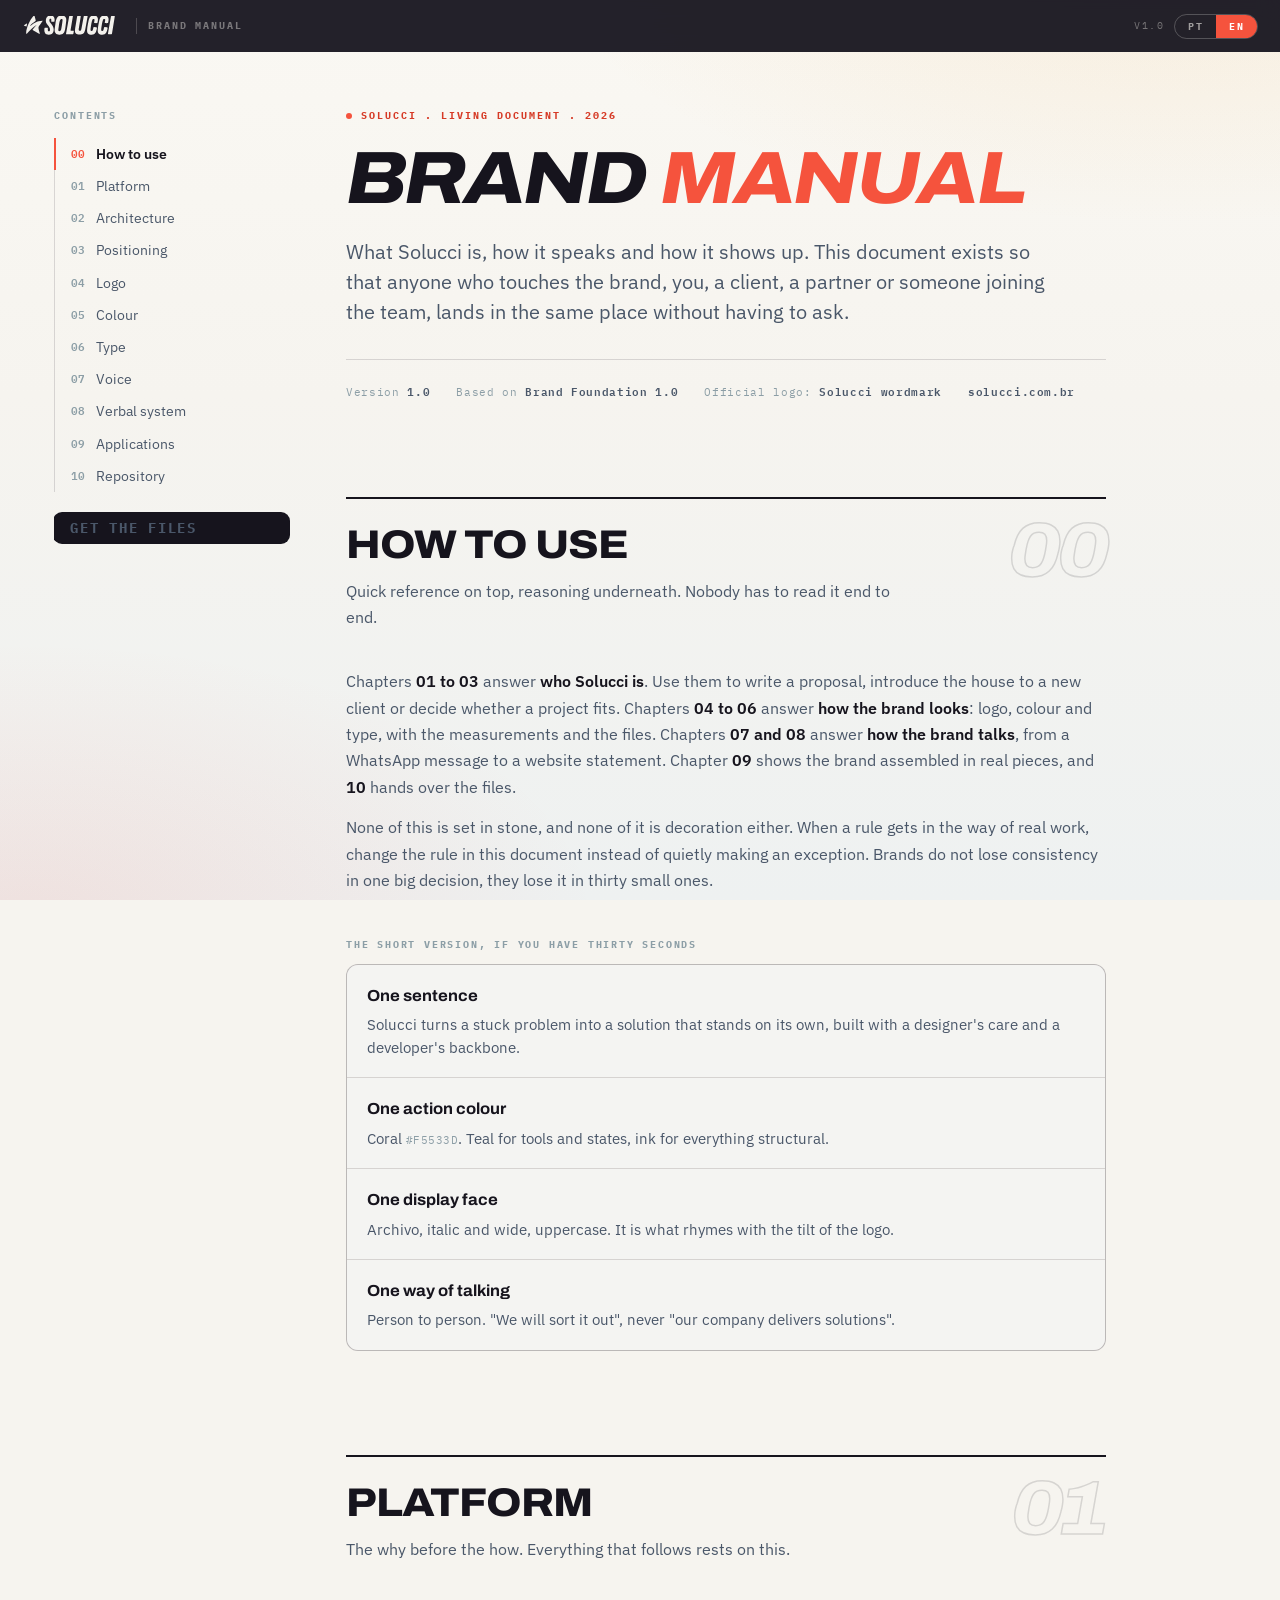
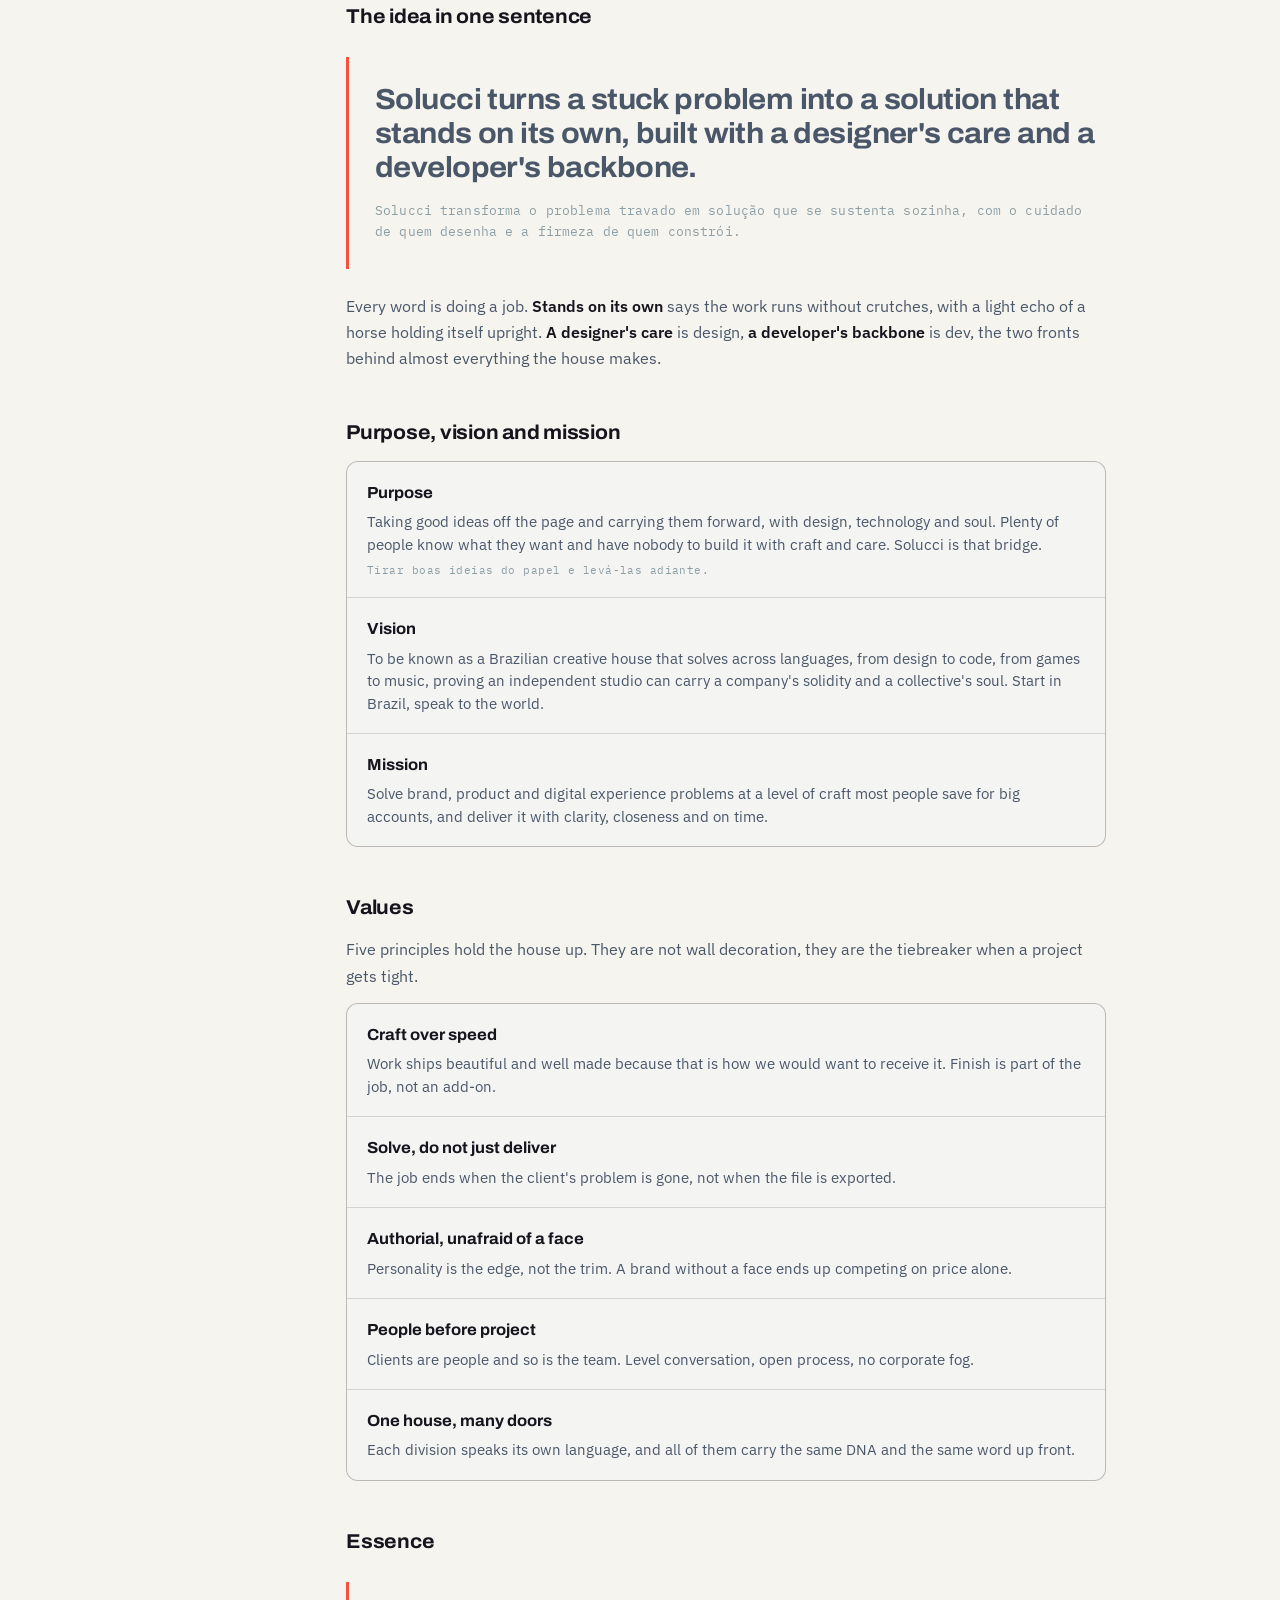
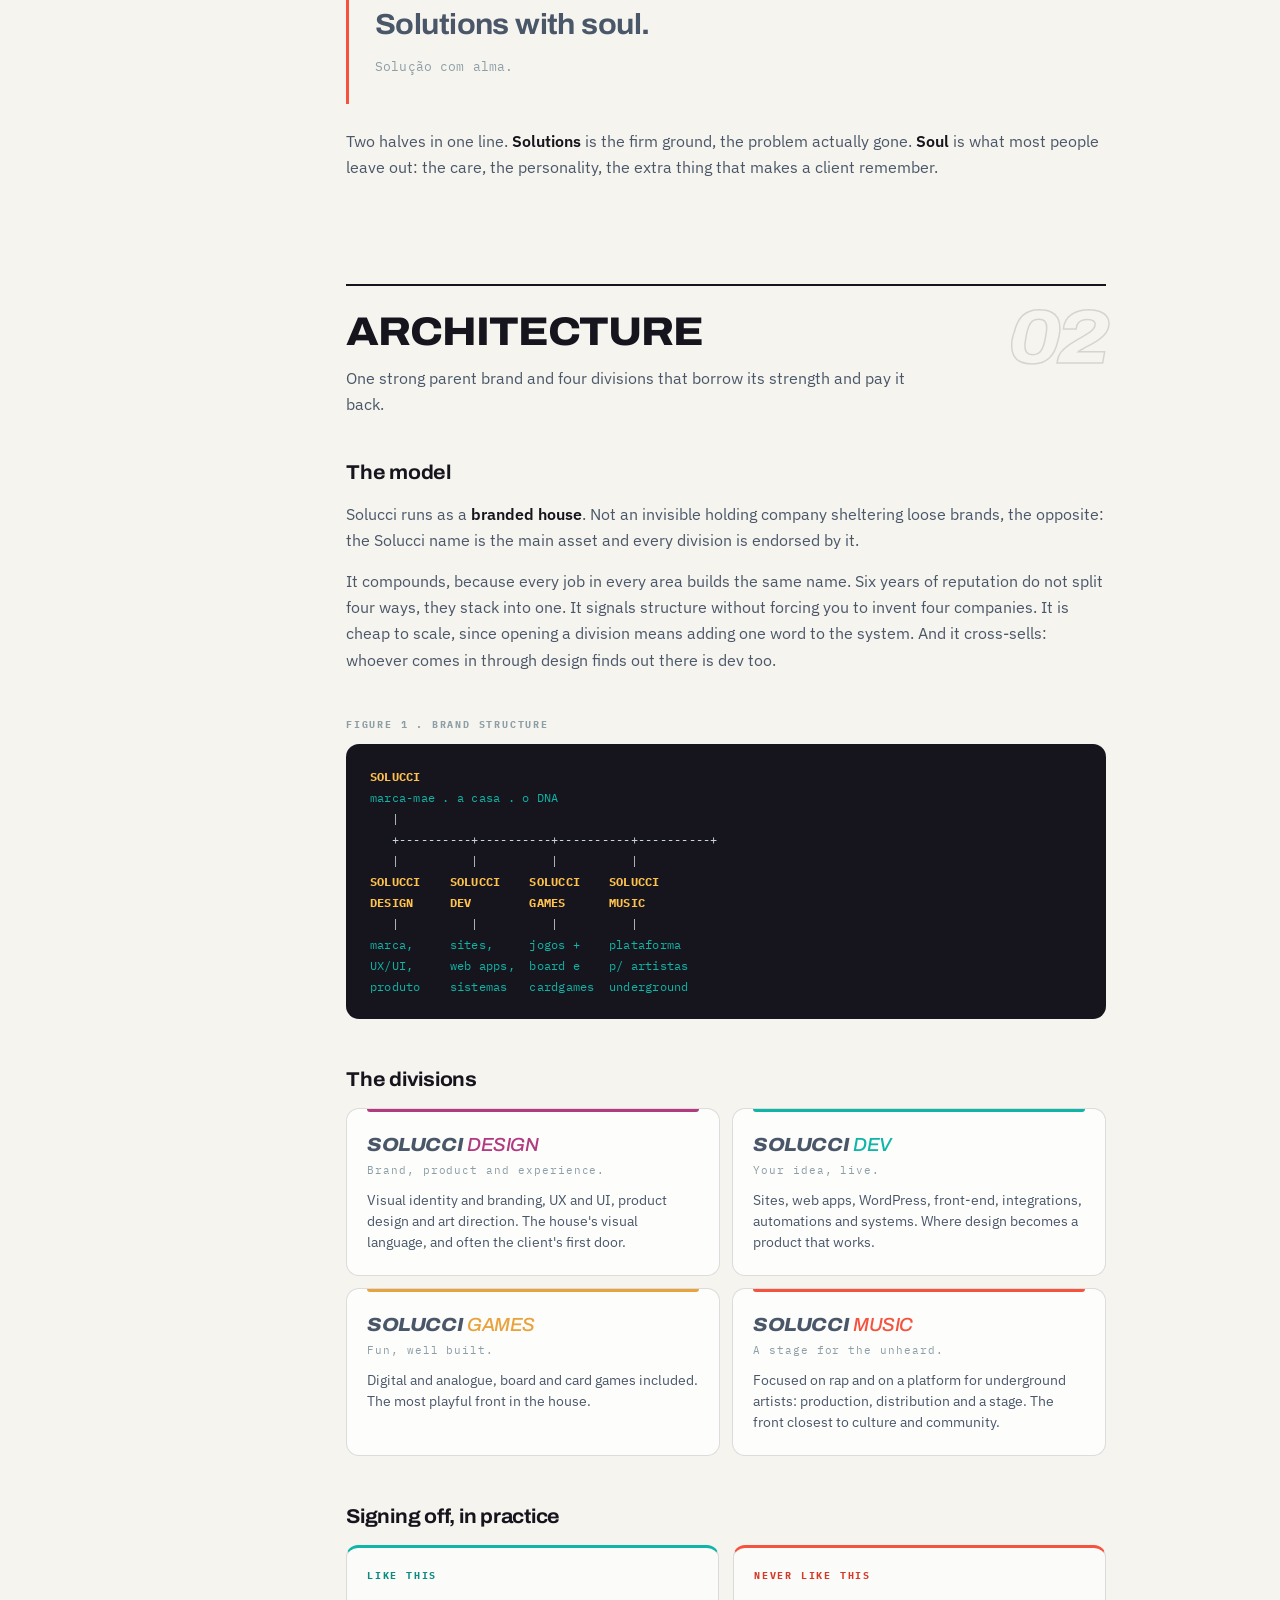
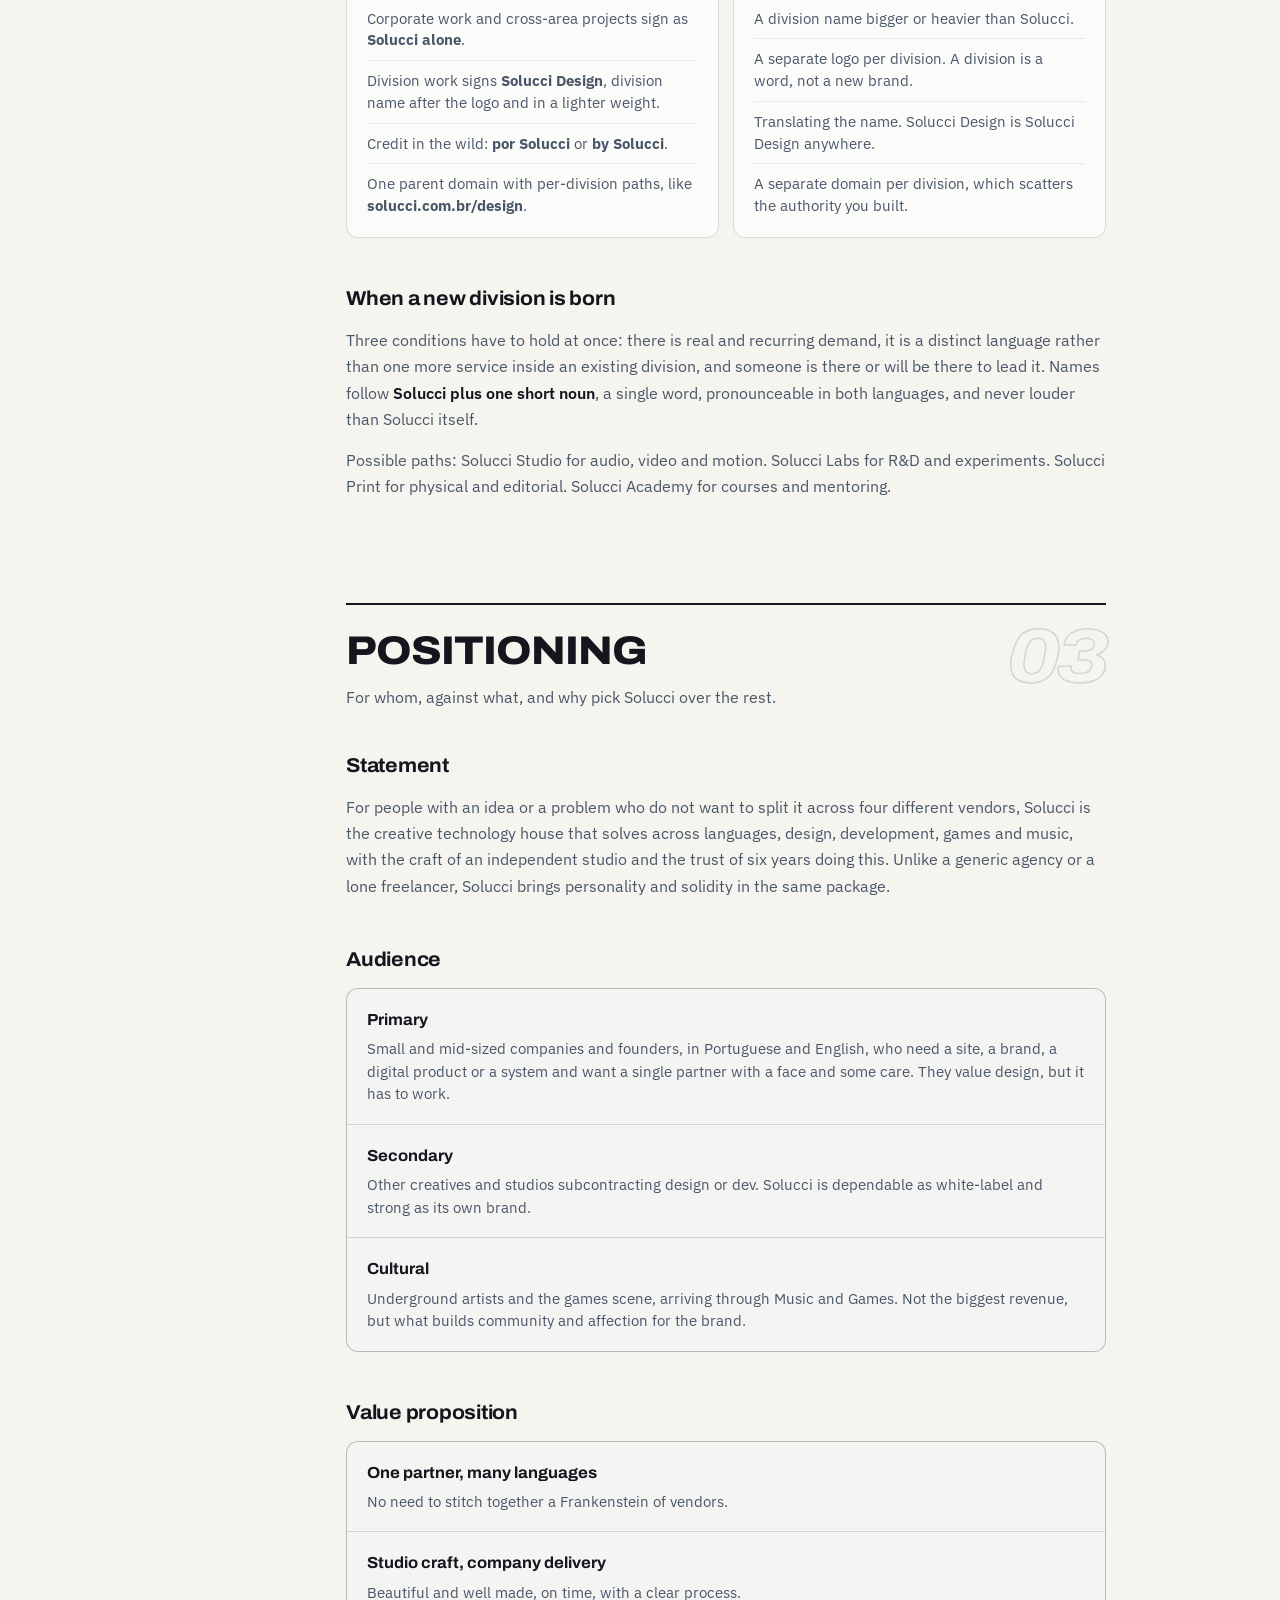
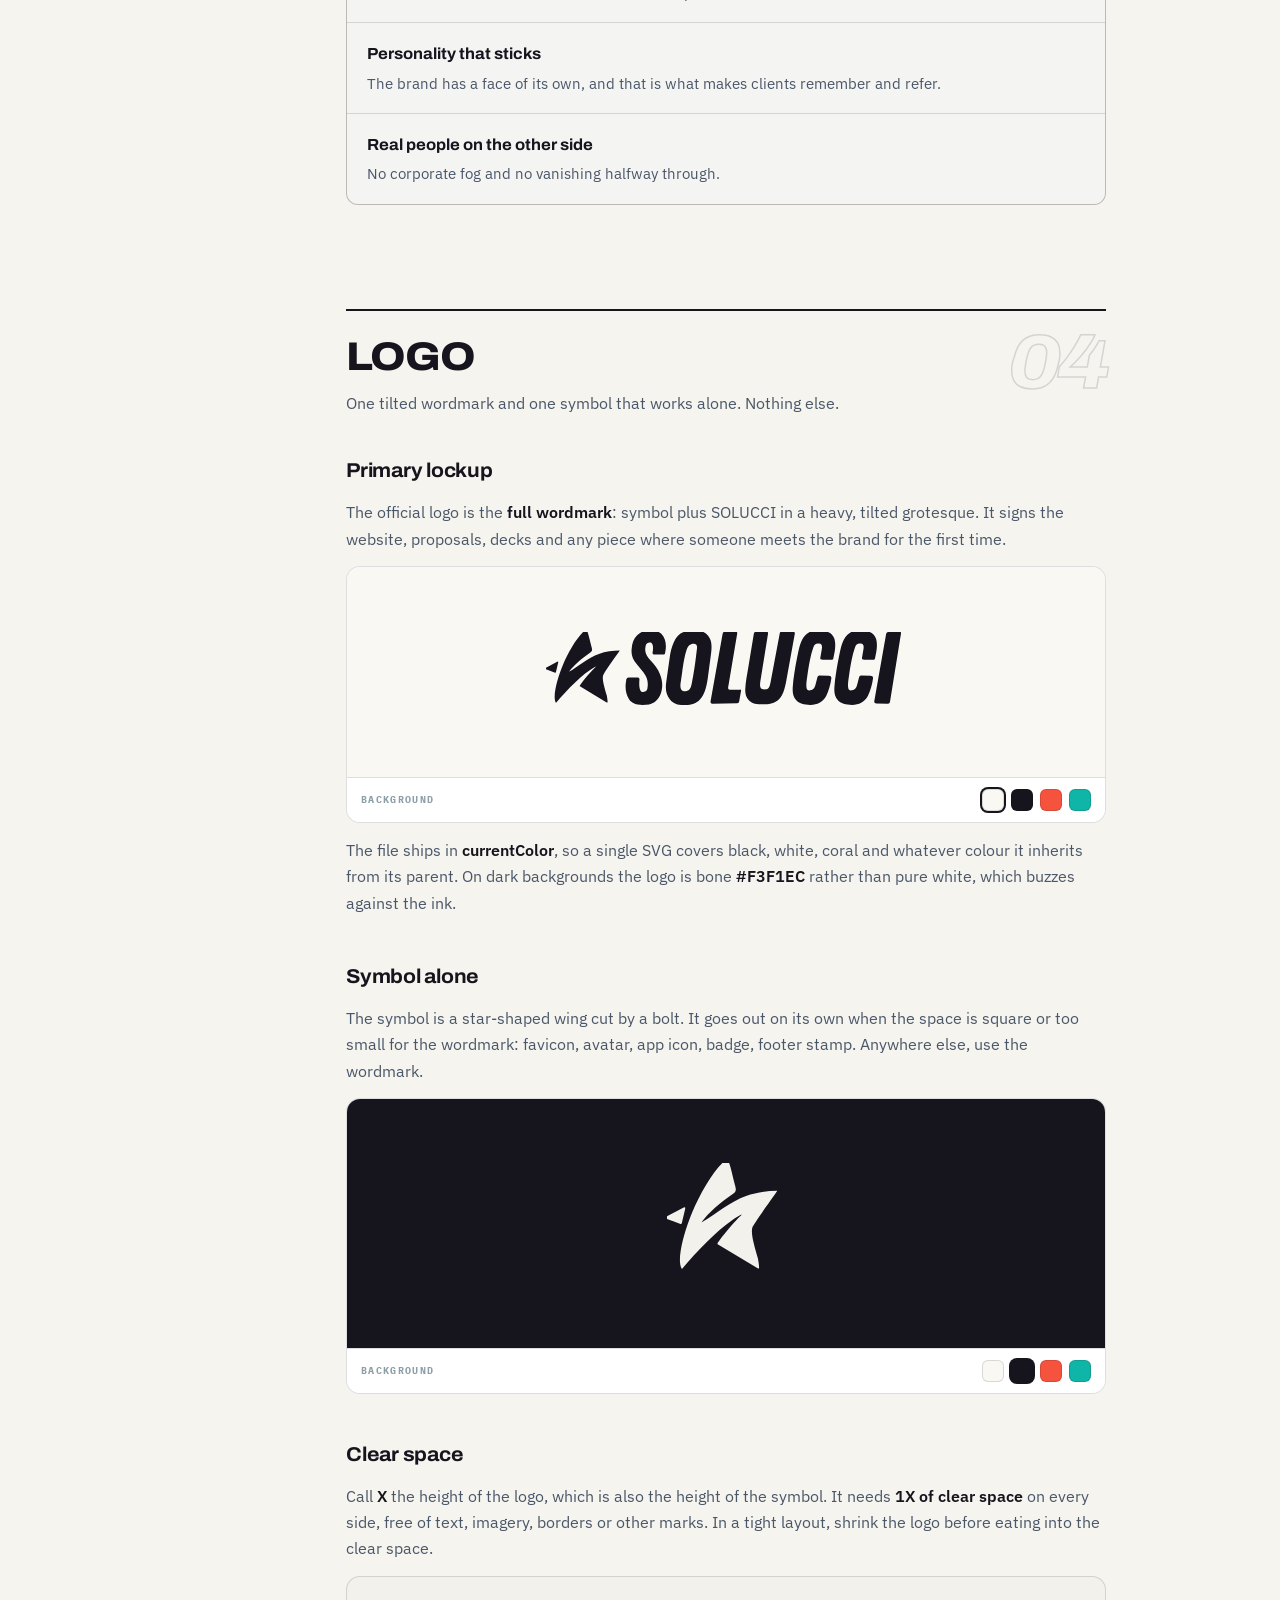
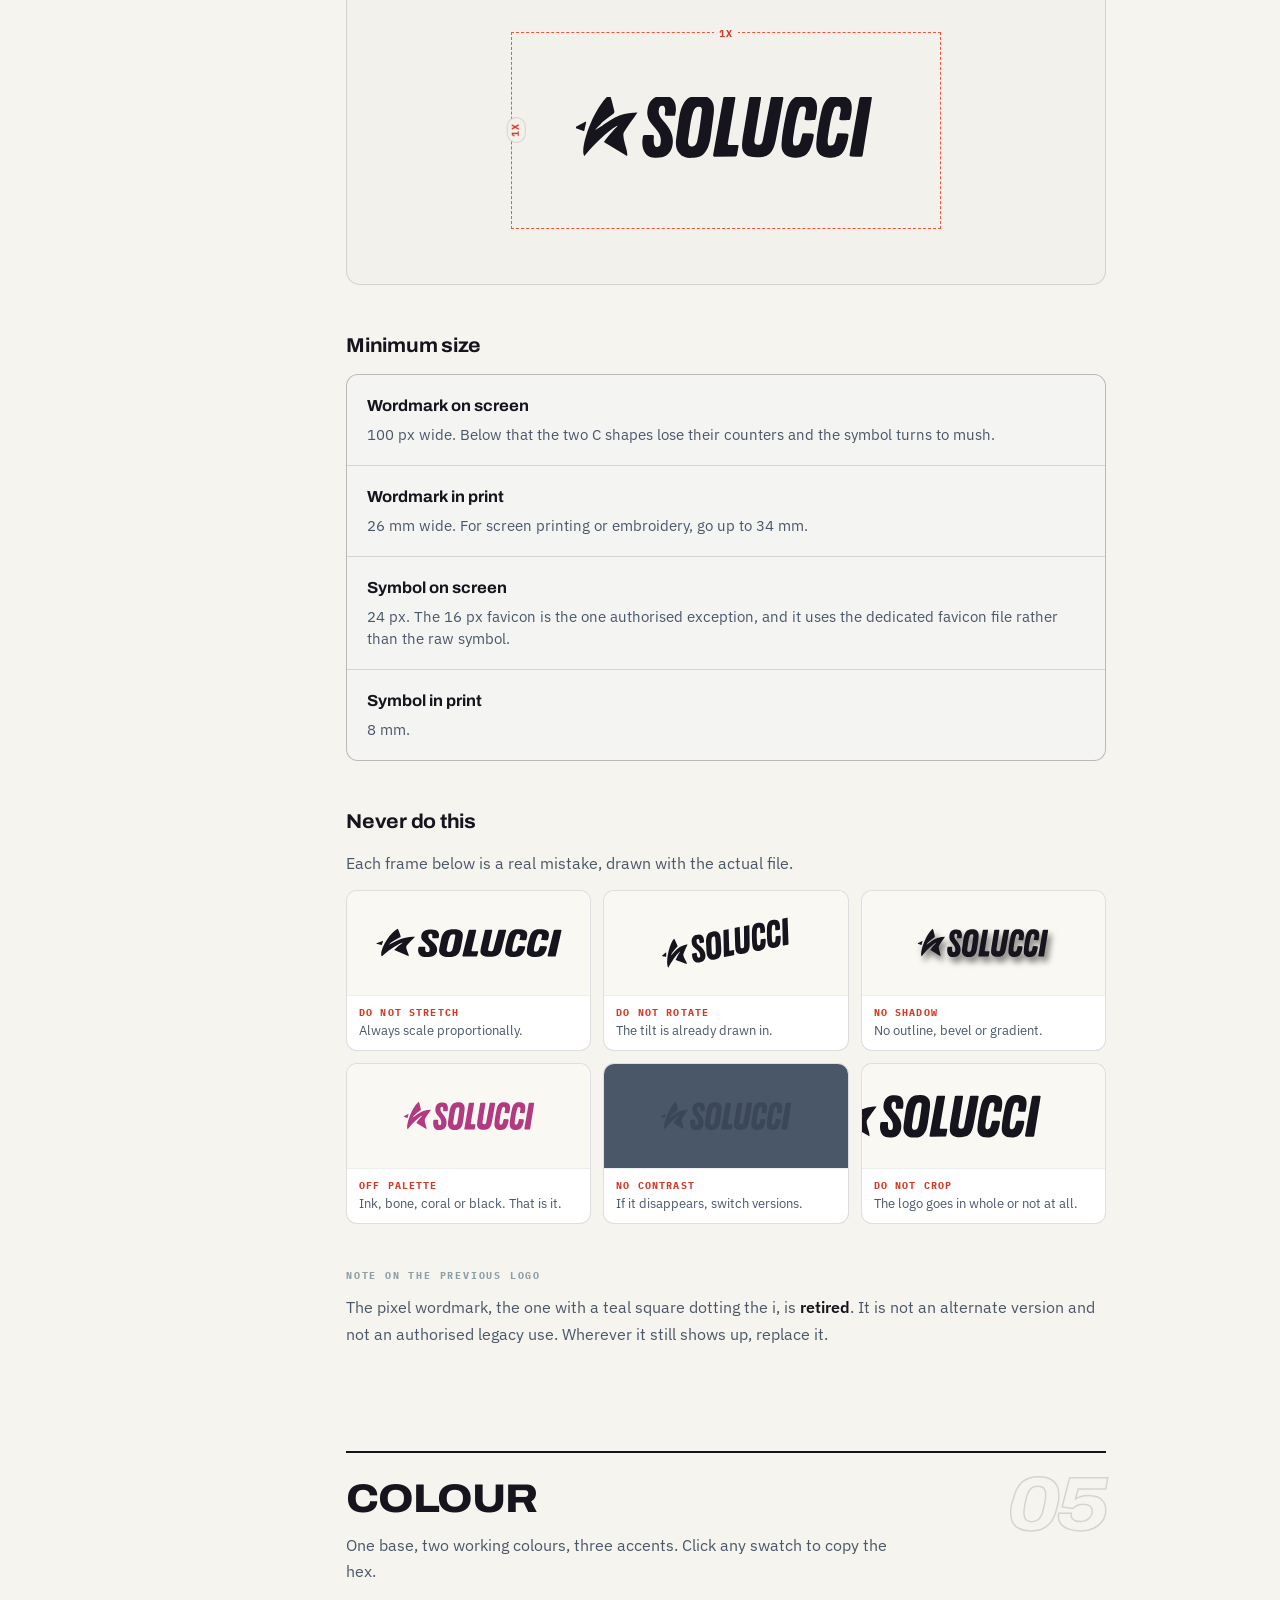
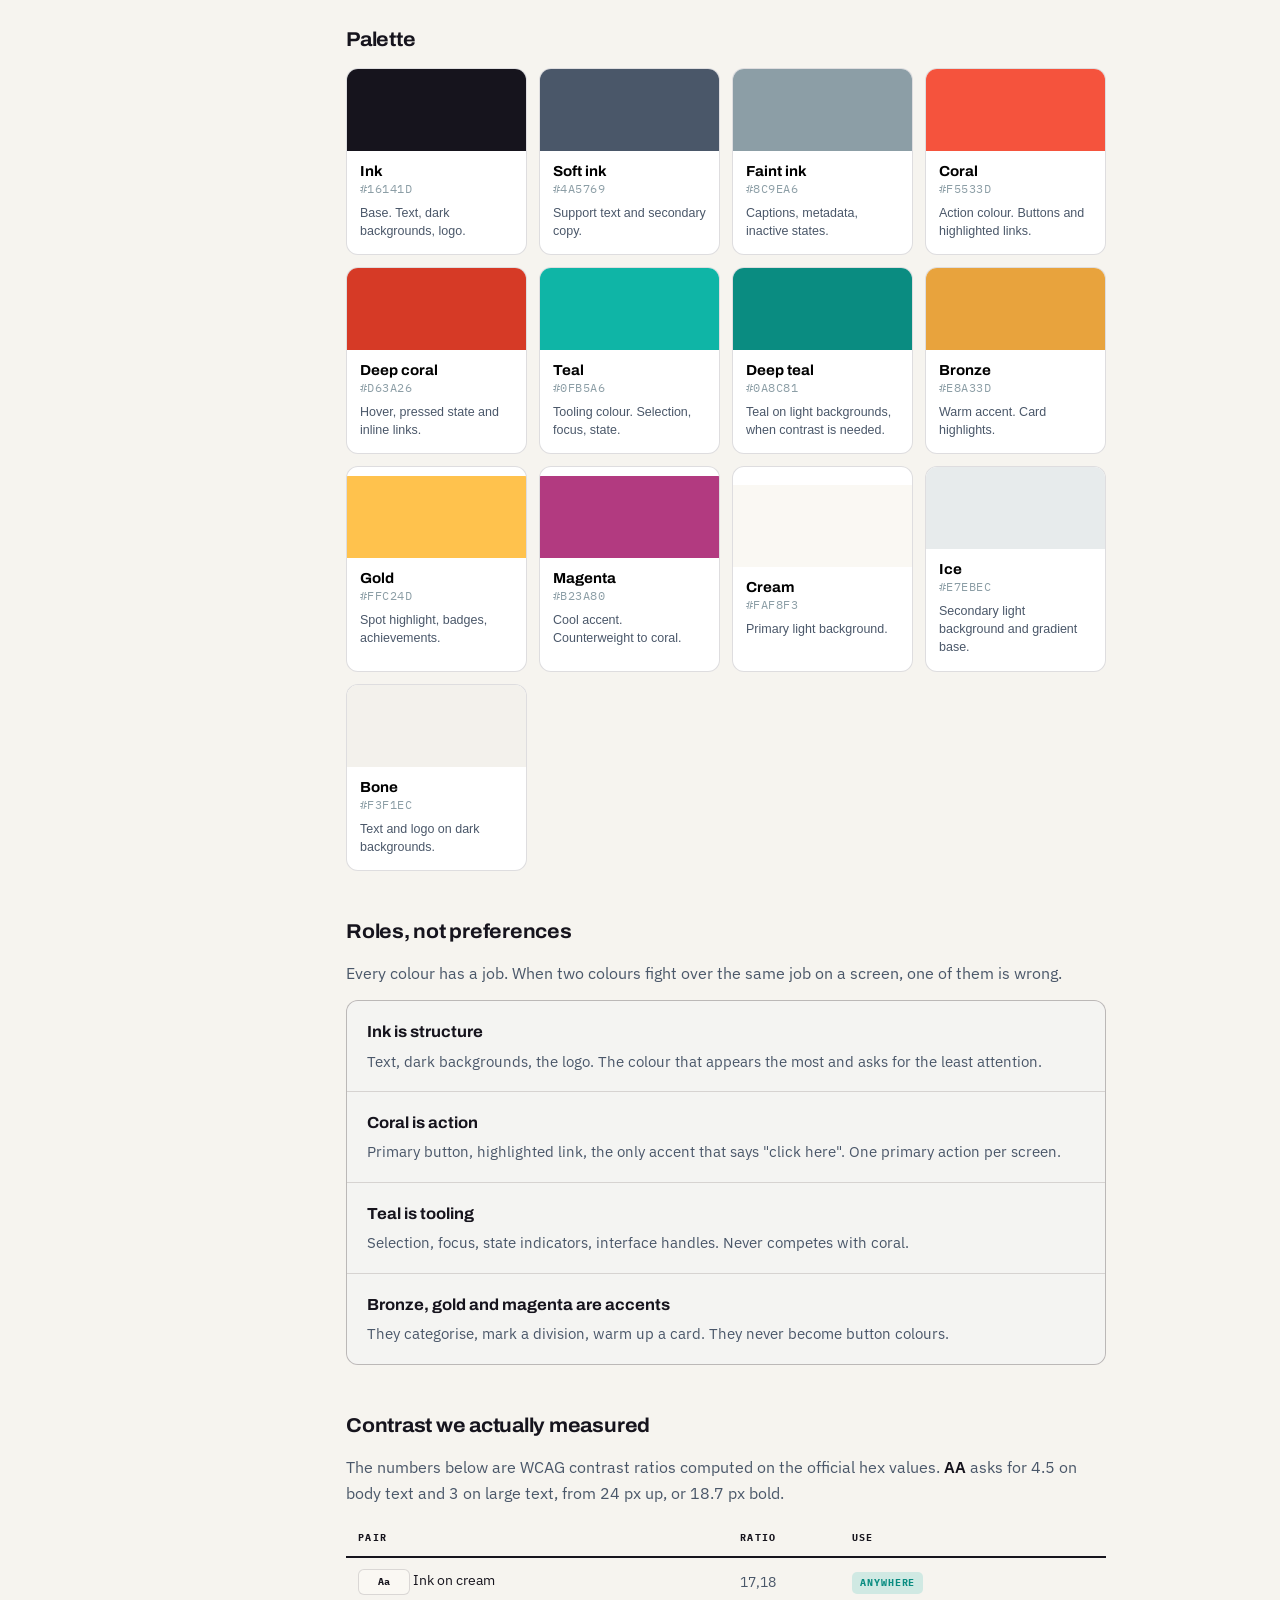
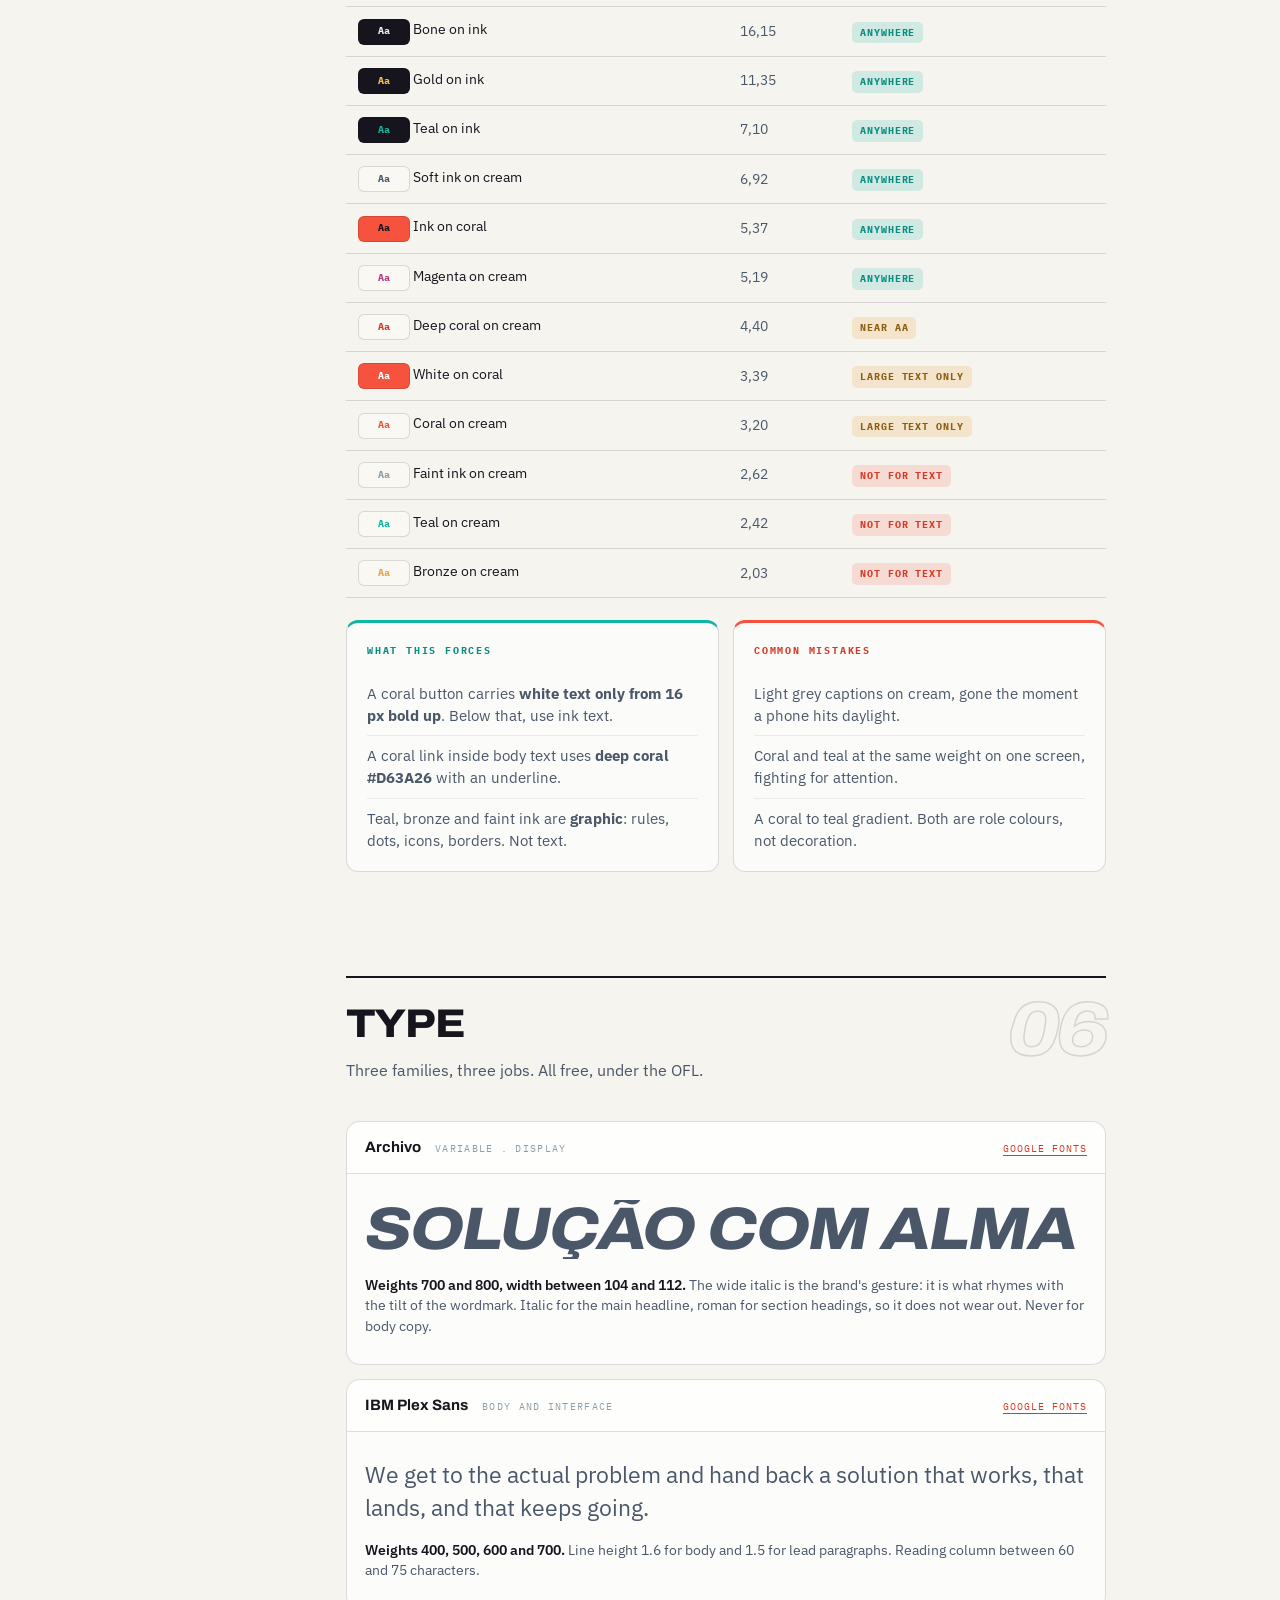
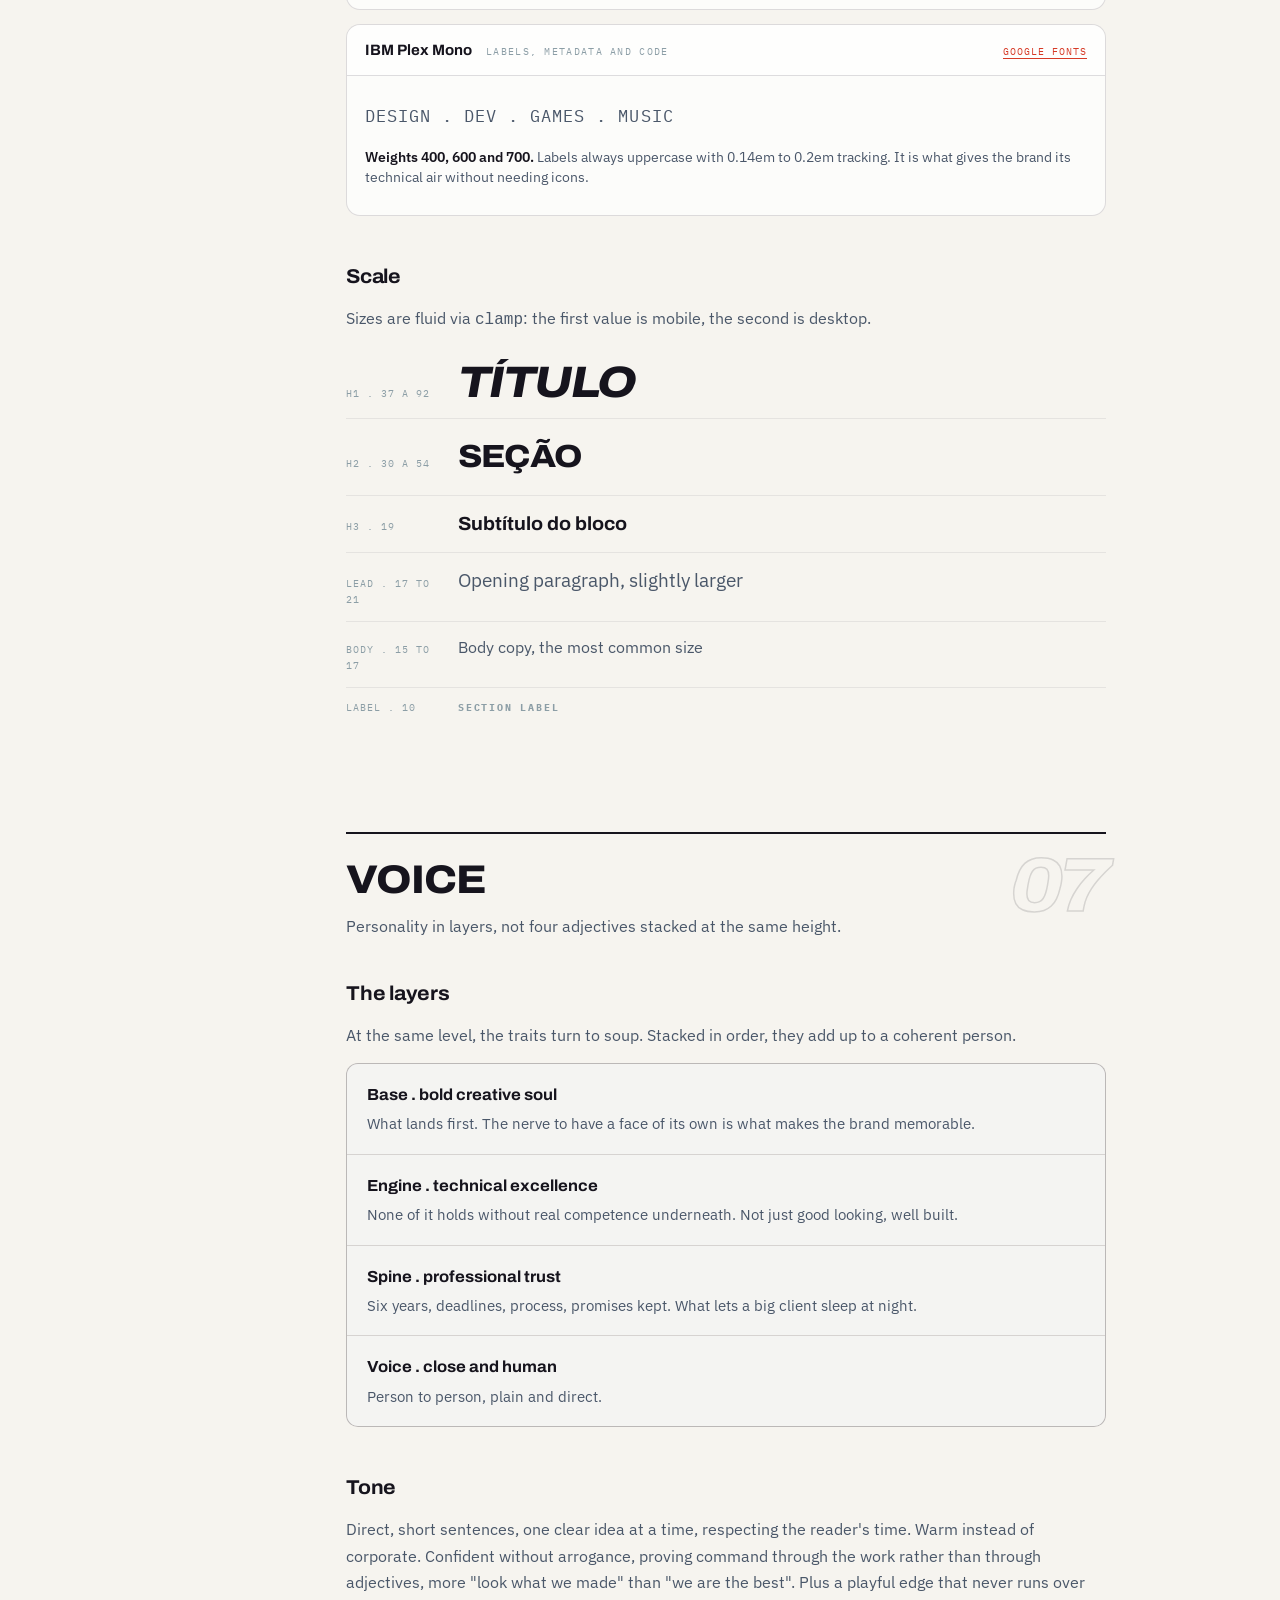
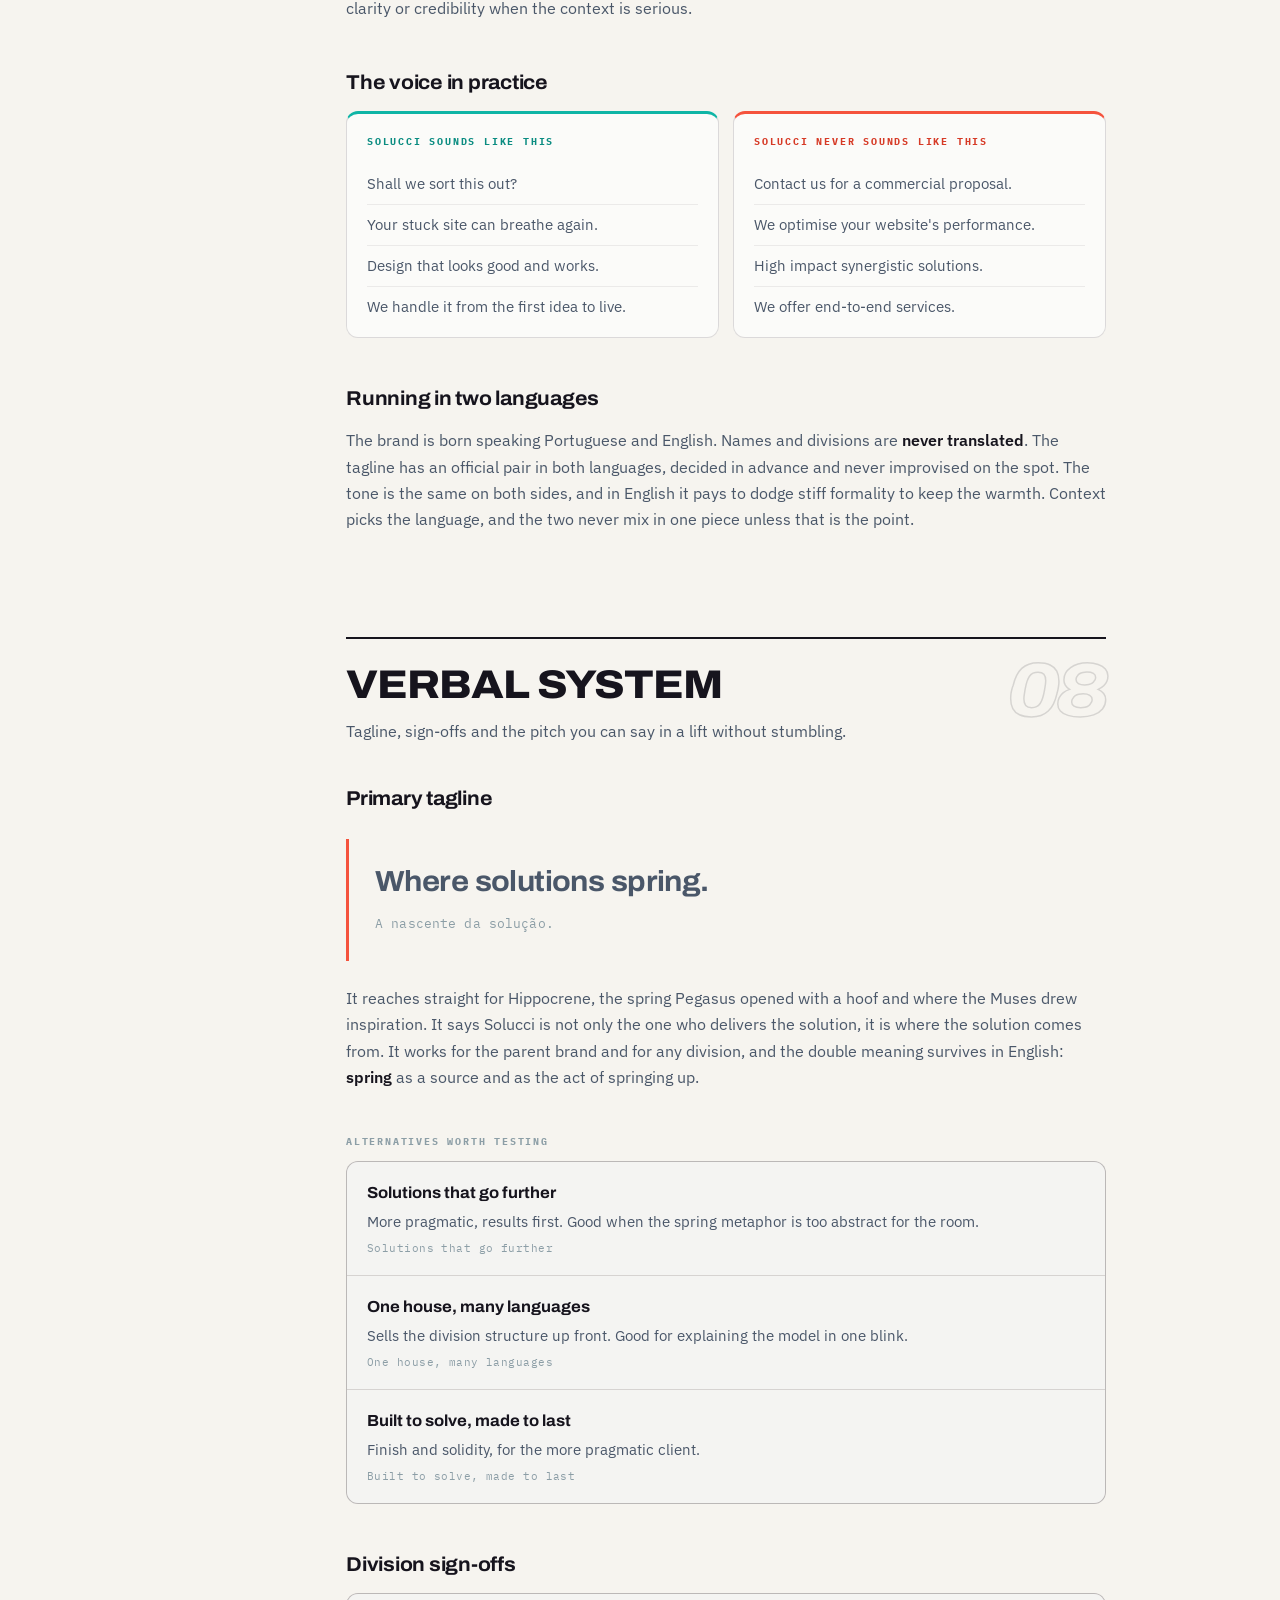
==== commit 4c9ea05d: "troca a marca antiga pelo logo aprovado no site e no manual" ====
--- a/marca/index.html
+++ b/marca/index.html
@@ -7,7 +7,7 @@
 <meta name="description" content="Manual de marca da Solucci. Plataforma, arquitetura, logo, cor, tipografia, tom de voz e o repositório de arquivos para baixar.">
 <meta name="theme-color" content="#16141D">
 <meta name="robots" content="noindex">
-<link rel="icon" href="assets/favicon.svg" type="image/svg+xml">
+<link rel="icon" href="assets/favicon.svg?v=restauro1" type="image/svg+xml">
 <link rel="preconnect" href="https://fonts.googleapis.com">
 <link rel="preconnect" href="https://fonts.gstatic.com" crossorigin>
 <link href="https://fonts.googleapis.com/css2?family=Archivo:ital,wdth,wght@0,62..125,400..900;1,62..125,400..900&family=IBM+Plex+Mono:wght@400;600;700&family=IBM+Plex+Sans:wght@400;500;600;700&display=swap" rel="stylesheet">
@@ -17,10 +17,21 @@
 
 <a class="skip" href="#corpo"><span lang="pt">Pular para o conteúdo</span><span lang="en">Skip to content</span></a>
 
-<svg width="0" height="0" style="position:absolute" aria-hidden="true" focusable="false"><symbol id="sWord" viewBox="0 0 3393 729"><g transform="translate(0.000000,729.000000) scale(1.000000,-1.000000)" fill="currentColor"><path d="M386 725 c-2 0 -4 -2 -6 -3 -1 -1 -5 -3 -7 -5 -3 -2 -7 -4 -9 -6 -2 -2 -4 -4 -4 -4 -1 0 -32 -31 -32 -32 0 -1 -3 -4 -6 -7 -13 -15 -19 -22 -21 -27 -1 -2 -4 -6 -6 -9 -1 -2 -3 -4 -3 -5 0 0 -1 -1 -2 -2 0 -1 -2 -3 -3 -5 -1 -2 -3 -6 -5 -8 -2 -3 -5 -7 -7 -10 -2 -3 -4 -6 -5 -7 0 -1 -1 -2 -2 -4 0 -2 0 -3 -1 -3 -1 0 -13 -18 -14 -22 -1 -1 -3 -5 -5 -8 -2 -4 -4 -7 -4 -8 0 -1 -1 -3 -3 -5 -2 -2 -3 -4 -3 -5 0 0 -1 -3 -3 -6 -7 -11 -21 -40 -21 -43 0 -1 0 -2 -1 -3 -1 0 -2 -1 -2 -2 -1 -2 -1 -3 -2 -4 0 -1 -1 -3 -2 -5 -1 -3 -3 -5 -3 -6 -1 -1 -2 -3 -2 -5 -1 -1 -3 -6 -5 -9 -1 -4 -4 -9 -5 -12 -1 -3 -4 -8 -5 -10 -2 -3 -3 -6 -3 -6 0 -1 -1 -2 -2 -3 0 -1 -1 -2 -1 -3 0 -1 -1 -3 -2 -5 -2 -6 -4 -10 -7 -16 0 -3 -2 -5 -2 -6 -1 0 -1 -1 -1 -2 0 -2 -4 -10 -5 -11 -1 0 -1 -1 -1 -2 0 -1 -1 -3 -1 -5 -2 -3 -4 -9 -5 -12 0 -2 -1 -4 -2 -5 -1 -1 -2 -2 -2 -3 0 -1 -3 -10 -6 -19 -1 -3 -3 -8 -4 -11 0 -4 -2 -8 -2 -9 -3 -4 -7 -17 -8 -22 0 -2 -1 -4 -2 -5 -1 -1 -2 -2 -2 -3 0 -2 -1 -5 -2 -8 -1 -3 -2 -7 -3 -10 0 -2 -1 -5 -2 -5 0 -1 -1 -3 -1 -4 0 -1 -1 -3 -2 -5 0 -2 -1 -5 -1 -7 0 -1 -1 -4 -2 -6 -1 -3 -2 -5 -2 -6 0 -1 -1 -4 -2 -7 0 -3 -2 -9 -3 -12 -1 -4 -3 -9 -3 -10 0 -2 -1 -5 -1 -7 -1 -6 -3 -12 -4 -15 -1 -1 -1 -3 -2 -5 0 -3 -3 -20 -4 -23 0 -2 -1 -5 -1 -6 0 -2 0 -6 -1 -8 -5 -24 -7 -76 -3 -92 3 -12 7 -24 8 -25 1 -1 6 2 6 3 0 1 7 10 16 19 3 3 5 5 5 6 0 0 1 2 3 4 8 8 15 17 19 21 2 3 7 8 10 12 4 4 7 8 7 9 0 0 3 4 7 8 4 4 12 13 18 19 5 6 16 17 23 25 13 14 18 19 18 20 0 1 2 3 5 6 3 2 6 6 7 7 8 8 45 44 48 45 1 1 7 6 13 12 6 7 14 14 18 17 3 3 7 7 9 8 14 12 17 15 18 15 1 0 2 1 4 3 1 1 4 4 7 5 2 1 4 3 5 4 0 1 4 4 7 6 3 2 8 6 10 8 3 2 6 5 8 6 2 1 4 3 4 3 0 1 2 2 4 3 2 1 5 3 6 4 1 2 4 4 6 4 1 1 3 2 4 3 2 2 12 9 16 11 1 1 3 2 3 2 0 0 2 2 5 3 2 1 4 3 4 3 0 1 2 2 5 3 2 1 5 3 6 4 2 0 3 2 4 3 1 0 2 1 3 1 0 0 1 0 1 1 0 1 1 1 3 2 1 0 5 1 7 3 6 3 10 3 10 0 -1 -2 -4 -5 -56 -59 -34 -35 -42 -43 -42 -45 0 0 -2 -3 -4 -5 -3 -2 -5 -5 -5 -6 0 0 -1 -2 -3 -3 -2 -2 -6 -7 -9 -12 0 -1 -2 -3 -3 -5 -2 -1 -3 -3 -3 -3 0 -1 -10 -13 -11 -14 -1 0 -1 -1 -1 -1 0 -1 -1 -2 -2 -4 -1 -1 -3 -4 -4 -5 -1 -2 -2 -4 -3 -6 -1 -1 -2 -4 -3 -5 -1 -1 -1 -2 -2 -2 0 0 -1 -1 -2 -2 0 -3 2 -6 8 -9 3 -1 6 -3 7 -4 1 -1 3 -2 5 -3 1 -1 5 -3 8 -5 3 -2 6 -4 7 -4 0 0 2 -1 3 -2 3 -2 5 -4 12 -8 2 -1 4 -2 4 -3 0 0 1 -1 2 -2 1 0 4 -1 6 -3 1 -1 3 -2 4 -2 1 0 12 -6 16 -9 2 -2 4 -3 5 -3 0 0 3 -2 7 -4 4 -3 8 -6 10 -7 2 -1 4 -2 5 -3 1 -1 3 -2 3 -2 1 0 3 -1 5 -2 1 -2 3 -3 4 -3 0 0 1 -1 2 -2 1 -1 4 -2 5 -3 2 -1 4 -2 4 -2 0 -1 11 -8 13 -8 0 0 1 -1 2 -1 0 -1 3 -3 7 -5 4 -2 9 -6 13 -8 3 -3 10 -7 16 -10 5 -3 10 -6 11 -7 1 0 2 -1 2 -1 1 0 3 -1 6 -3 2 -2 6 -4 9 -6 2 -1 5 -3 5 -3 0 0 2 -2 5 -3 5 -3 11 -7 18 -12 2 -2 6 -4 8 -5 3 -1 6 -4 8 -5 l4 -3 4 3 c2 2 4 4 4 4 0 0 0 1 -1 17 -2 31 -3 39 -4 42 -2 4 -4 9 -5 14 -1 7 -4 21 -5 24 -1 1 -1 2 -1 3 1 0 0 1 0 3 -1 1 -2 4 -3 7 0 2 -1 7 -2 9 -1 2 -1 6 -2 8 0 2 -1 3 -1 4 -1 0 -1 1 -1 3 0 1 -1 5 -2 7 0 3 -1 7 -1 9 0 1 0 3 -1 3 -1 0 -1 2 -2 3 0 1 0 4 -1 7 -1 2 -2 6 -2 8 -1 2 -1 6 -2 8 -1 2 -1 5 -1 7 0 1 -1 3 -1 3 -1 0 -2 2 -2 5 0 2 0 5 -1 8 -1 2 -2 6 -2 9 -1 3 -1 7 -2 9 0 2 0 9 0 17 0 14 1 21 6 27 1 2 4 6 6 10 4 6 12 18 13 19 1 1 6 9 8 13 2 4 10 15 13 19 1 1 2 2 2 3 0 1 1 3 2 4 2 1 7 9 15 21 1 1 2 4 3 5 1 2 2 4 4 4 1 1 2 3 2 3 0 1 2 4 4 6 1 2 5 8 8 11 2 4 5 7 5 7 1 0 1 1 1 2 0 1 1 3 2 3 1 1 2 2 2 3 0 0 1 2 3 5 2 2 5 6 6 8 2 3 4 5 4 5 1 0 2 2 3 4 1 3 4 8 8 12 3 5 5 9 5 9 0 0 1 2 2 2 1 1 2 3 2 3 0 1 2 3 4 6 2 2 4 6 5 7 4 7 8 13 10 14 1 1 2 3 2 4 0 1 0 2 1 2 1 0 2 1 3 3 1 2 2 4 3 5 0 0 1 2 2 3 0 3 0 3 -3 3 -3 0 -5 0 -6 -1 -1 -1 -5 -1 -13 -1 -6 0 -13 0 -15 -1 -3 0 -10 -1 -17 -2 -7 -1 -15 -1 -19 -2 -4 -1 -9 -1 -12 -2 -4 0 -7 -1 -8 -1 -1 -1 -3 -2 -4 -2 -2 0 -6 0 -9 -1 -4 -1 -10 -1 -14 -2 -9 -1 -18 -3 -21 -4 -1 -1 -4 -2 -7 -2 -2 -1 -7 -2 -11 -4 -7 -2 -12 -4 -16 -5 -2 0 -4 -1 -5 -1 0 -1 -2 -1 -4 -2 -1 0 -6 -2 -9 -3 -4 -2 -10 -4 -12 -5 -3 0 -5 -2 -5 -2 0 -1 -1 -1 -2 -1 -1 0 -3 -1 -5 -2 -2 -1 -5 -2 -5 -2 -1 0 -4 -1 -6 -2 -8 -4 -24 -13 -28 -14 -2 -1 -4 -3 -5 -3 -1 -1 -2 -2 -3 -2 -1 0 -2 0 -3 -1 0 0 -3 -2 -6 -3 -3 -1 -6 -3 -7 -4 -1 -1 -7 -4 -14 -8 -11 -5 -15 -8 -28 -16 -3 -2 -7 -4 -9 -5 -1 -1 -4 -3 -7 -5 -2 -2 -4 -3 -5 -3 0 0 -1 -1 -1 -2 -1 0 -2 -1 -3 -1 0 0 -3 -1 -5 -3 -2 -2 -4 -3 -4 -3 -1 0 -4 -2 -8 -5 -5 -3 -10 -6 -11 -7 -2 -2 -7 -5 -11 -7 -4 -3 -7 -5 -8 -5 0 0 -1 0 -1 -1 -6 -5 -8 -6 -11 -7 -2 -1 -4 -3 -5 -3 -1 -1 -3 -2 -4 -3 -2 -1 -4 -2 -4 -2 -1 -1 -3 -2 -4 -3 -2 -2 -5 -4 -7 -5 -3 -1 -6 -4 -9 -6 -2 -2 -4 -3 -4 -3 -1 0 -3 -1 -5 -3 -15 -10 -18 -12 -18 -12 -1 0 -2 0 -2 -1 -7 -5 -8 -6 -11 -7 -3 0 -4 0 -4 1 0 2 12 18 22 29 2 3 4 5 4 6 0 0 5 5 11 11 5 6 11 12 12 13 4 7 51 53 58 56 2 1 5 4 7 6 2 2 4 4 5 4 1 1 3 3 5 4 6 6 15 13 17 14 1 1 2 2 3 2 0 1 1 2 1 2 1 0 3 1 4 2 1 2 4 3 5 4 1 1 5 4 7 5 2 2 7 5 9 7 2 1 6 4 9 6 2 2 4 3 4 3 1 0 4 2 8 5 3 2 7 4 8 4 0 0 1 1 1 1 1 1 3 3 5 4 10 5 14 13 14 26 -1 16 -4 32 -8 41 0 2 -2 8 -3 13 -1 4 -2 10 -3 13 -1 2 -2 5 -2 8 0 2 -1 5 -2 7 -1 2 -1 5 -1 7 0 1 0 3 -1 4 -1 0 -1 2 -2 3 0 1 0 4 -1 7 -1 2 -2 5 -2 8 -1 7 -3 14 -5 16 -1 2 -1 4 -1 5 1 0 0 2 0 4 -1 1 -3 6 -4 11 -1 4 -2 9 -3 11 -1 1 -2 3 -2 4 0 1 -6 14 -12 26 -1 2 -2 2 -6 1z"/> <path d="M1413 716 c-14 -1 -28 -2 -31 -4 -3 0 -6 -1 -8 -1 -3 0 -13 -2 -26 -5 -9 -2 -17 -5 -22 -8 -3 -2 -8 -4 -10 -6 -2 -1 -6 -3 -8 -5 -2 -1 -6 -3 -8 -4 -3 -1 -6 -3 -6 -3 -1 -1 -3 -3 -6 -4 -2 -2 -7 -6 -11 -11 -9 -10 -13 -14 -16 -17 -3 -2 -8 -10 -16 -23 -2 -4 -5 -7 -5 -8 -1 0 -1 -2 -1 -3 0 -3 -1 -6 -4 -10 -7 -9 -15 -27 -20 -40 -2 -6 -5 -14 -6 -18 -5 -11 -6 -12 -7 -19 -1 -4 -2 -8 -3 -9 -2 -4 -6 -18 -8 -38 -1 -5 -2 -12 -4 -16 -2 -5 -2 -8 -2 -16 0 -10 -2 -17 -6 -23 -1 -2 -2 -5 -2 -8 0 -6 -2 -17 -3 -22 -1 -2 -3 -7 -3 -11 -1 -4 -1 -8 -2 -10 -1 -2 -1 -6 -1 -9 0 -6 -2 -21 -5 -32 -3 -13 -4 -21 -4 -25 1 -3 0 -7 0 -11 -2 -10 -4 -23 -4 -30 0 -3 0 -6 -1 -7 -2 -4 -4 -19 -4 -35 -1 -9 -1 -18 -2 -19 0 -2 -1 -8 -1 -13 0 -5 0 -11 -1 -13 -1 -2 -1 -6 1 -15 1 -7 2 -17 3 -21 1 -12 3 -21 4 -22 1 -2 5 -16 6 -22 1 -3 2 -6 2 -7 1 -1 2 -3 3 -5 1 -2 4 -5 6 -8 2 -2 3 -5 3 -5 0 -1 2 -4 5 -7 2 -3 4 -6 4 -6 0 0 2 -3 5 -7 3 -3 6 -6 6 -6 0 -2 26 -22 33 -26 2 -1 4 -3 5 -3 2 -2 7 -4 20 -6 6 -2 15 -4 20 -5 12 -4 22 -5 29 -4 3 0 10 0 14 -1 17 -2 33 -1 66 7 4 1 11 3 15 3 3 1 9 3 12 4 2 1 7 3 9 4 3 1 7 3 9 5 3 2 8 5 12 8 9 7 32 29 34 35 1 2 5 7 8 12 11 15 16 23 17 25 0 1 3 8 6 15 3 6 6 15 7 18 1 3 2 7 3 8 2 4 5 12 5 17 0 5 2 15 5 22 2 2 3 7 3 10 1 3 2 8 4 13 2 4 3 8 4 12 0 4 4 24 7 30 5 13 7 25 9 41 1 12 3 19 5 24 2 5 4 15 4 21 0 2 1 6 2 10 0 3 1 9 2 12 1 4 2 10 3 14 1 5 2 9 2 14 0 5 0 7 1 10 2 3 2 6 2 14 1 6 1 14 2 18 1 3 2 14 3 23 1 9 2 21 3 26 1 6 1 12 0 18 0 6 0 9 2 14 1 5 1 12 2 30 0 13 0 24 0 25 1 1 -2 32 -4 41 -2 12 -5 20 -9 29 -2 5 -5 11 -6 13 -2 5 -8 11 -25 26 -16 15 -43 31 -54 33 -3 0 -10 2 -15 3 -5 2 -12 3 -15 3 -3 0 -7 0 -9 1 -5 1 -26 2 -33 1z m8 -130 c9 -4 11 -5 15 -11 5 -6 6 -8 8 -20 2 -6 2 -9 0 -17 -2 -16 -3 -32 -3 -40 0 -6 -1 -12 -3 -21 -3 -14 -5 -27 -4 -32 0 -2 -1 -8 -2 -14 -6 -23 -7 -30 -7 -40 0 -7 0 -10 -1 -12 -1 -1 -2 -6 -2 -10 -1 -5 -2 -12 -4 -16 -3 -12 -5 -21 -5 -28 0 -6 0 -9 -4 -21 0 -3 -1 -9 -1 -13 0 -4 -1 -7 -2 -10 -1 -2 -2 -5 -2 -7 0 -4 -3 -16 -5 -20 0 -1 -1 -5 -1 -8 0 -2 -1 -7 -1 -10 -1 -2 -3 -9 -4 -13 0 -5 -2 -11 -2 -13 -1 -2 -2 -9 -3 -15 -1 -7 -1 -13 -2 -15 -3 -8 -12 -25 -14 -28 -3 -3 -16 -11 -21 -13 -2 -1 -6 -2 -9 -3 -9 -2 -24 -1 -36 4 -5 2 -10 9 -15 18 -3 7 -3 7 -3 20 0 8 -1 14 -1 17 -2 5 -2 6 0 10 3 9 3 15 1 19 -1 4 -1 4 0 8 1 1 2 5 2 7 0 3 0 6 1 9 1 2 2 10 3 19 0 9 2 19 2 24 1 4 1 9 1 12 0 4 4 19 6 22 1 0 1 3 1 7 0 16 4 42 9 57 1 2 3 8 3 12 1 5 1 10 2 11 0 2 3 12 5 23 1 11 4 21 5 23 0 1 2 9 4 18 3 18 3 23 5 27 0 1 2 7 3 13 3 10 9 26 12 29 0 1 2 4 3 8 5 17 15 26 31 31 5 2 9 3 10 4 3 1 22 0 25 -2z"/> <path d="M2573 715 c-10 0 -16 -1 -19 -2 -2 -1 -8 -3 -14 -4 -7 -1 -13 -2 -18 -5 -4 -2 -12 -5 -18 -8 -10 -4 -11 -5 -23 -16 -6 -7 -14 -16 -17 -20 -4 -5 -8 -9 -9 -11 -2 -2 -4 -5 -5 -9 -1 -3 -3 -8 -5 -11 -1 -4 -4 -9 -5 -11 -1 -3 -2 -6 -2 -7 -1 -1 -2 -5 -7 -21 -2 -7 -5 -15 -6 -17 0 -3 -1 -6 -1 -6 0 -1 0 -3 -1 -4 -1 -2 -7 -18 -9 -28 -1 -4 -3 -9 -4 -11 0 -2 -1 -7 -2 -11 -1 -4 -2 -11 -4 -15 -1 -5 -3 -13 -3 -16 -1 -6 -4 -22 -8 -36 -1 -2 -1 -7 -1 -10 0 -4 -1 -9 -1 -11 -1 -1 -2 -7 -3 -12 0 -5 -2 -15 -4 -23 -4 -21 -5 -23 -5 -31 0 -4 -1 -8 -2 -10 -2 -6 -4 -13 -4 -21 0 -3 -1 -9 -2 -12 0 -3 -1 -9 -1 -13 0 -4 -1 -9 -1 -11 -3 -7 -4 -11 -4 -15 0 -3 0 -8 -1 -13 0 -4 -1 -14 -2 -22 -1 -8 -2 -18 -3 -23 -2 -13 -2 -93 0 -98 1 -1 2 -5 2 -8 2 -12 6 -24 10 -31 3 -4 6 -10 8 -13 2 -4 4 -8 5 -9 1 -2 4 -4 6 -6 1 -2 6 -6 9 -8 4 -3 9 -7 12 -9 2 -2 6 -5 8 -5 2 -1 5 -3 7 -5 3 -3 20 -10 31 -13 18 -4 62 -9 71 -7 3 1 12 2 21 2 13 1 33 4 47 8 2 0 9 2 16 4 9 2 14 4 18 6 13 9 16 11 23 18 9 8 16 18 19 25 2 3 5 8 7 12 4 5 15 28 15 31 0 1 1 3 5 13 1 2 3 8 4 13 1 5 3 11 3 13 0 2 2 9 3 15 2 6 4 13 4 15 1 2 2 6 2 9 2 12 4 25 5 28 1 2 2 7 4 28 3 22 3 24 -5 31 -3 3 -4 4 -7 4 -3 0 -10 1 -16 1 -15 2 -85 4 -90 3 -4 -1 -10 -8 -11 -14 0 -2 -1 -6 -3 -10 -1 -4 -2 -9 -3 -12 0 -3 -1 -6 -1 -7 -1 -2 -2 -5 -2 -8 -1 -3 -2 -9 -2 -12 -1 -4 -3 -11 -3 -14 -1 -4 -2 -9 -3 -10 0 -1 -2 -5 -2 -8 -1 -4 -3 -7 -3 -8 -1 -2 -3 -7 -5 -12 -5 -13 -7 -16 -15 -22 -7 -4 -8 -4 -14 -4 -4 0 -10 0 -15 -1 -15 -2 -28 4 -32 16 -4 11 -5 37 -2 53 3 10 5 37 5 39 -1 1 -1 4 0 5 1 2 1 9 2 15 0 7 1 13 2 15 2 2 2 6 2 12 0 5 1 13 1 18 5 28 6 35 8 38 0 2 1 7 2 12 1 4 2 13 4 20 1 7 3 16 4 21 0 5 2 11 3 13 1 3 3 12 5 19 3 18 4 25 7 36 2 5 4 13 4 17 1 4 3 9 4 12 0 2 1 6 1 7 0 2 1 6 2 10 1 3 4 10 6 15 2 5 3 10 4 11 0 1 1 5 2 8 5 25 17 35 41 35 8 0 12 0 15 -1 2 -1 6 -3 8 -4 8 -3 9 -4 12 -14 3 -11 4 -16 2 -28 -1 -5 -2 -11 -2 -14 0 -2 -2 -11 -3 -19 -6 -24 -10 -45 -11 -53 0 -8 0 -8 3 -14 2 -3 4 -5 6 -5 16 -4 74 -6 98 -4 16 1 16 2 19 11 3 15 8 44 9 56 5 30 5 35 7 42 2 9 2 44 0 60 0 5 -1 14 -2 21 -1 9 -3 18 -5 20 0 1 -1 3 -1 4 -3 8 -13 26 -17 30 -13 12 -23 18 -37 21 -3 1 -7 2 -9 3 -1 1 -4 2 -5 2 -2 0 -4 0 -5 1 -2 1 -22 4 -29 4 -3 0 -7 1 -9 2 -9 3 -41 5 -70 3z"/> <path d="M2970 715 c-9 0 -16 -1 -18 -2 -2 -1 -6 -2 -9 -2 -10 -2 -18 -4 -24 -7 -3 -2 -6 -3 -6 -3 -1 0 -6 -3 -13 -6 -13 -6 -25 -16 -35 -31 -3 -4 -8 -10 -11 -13 -3 -4 -6 -8 -6 -9 -1 -3 -6 -16 -8 -20 -3 -7 -4 -9 -7 -16 -1 -4 -3 -12 -5 -16 -1 -5 -3 -11 -4 -13 0 -2 -2 -6 -3 -9 -2 -10 -5 -18 -6 -20 -1 -2 -3 -8 -4 -13 0 -2 -1 -7 -3 -10 -1 -4 -2 -9 -2 -11 -2 -9 -4 -20 -5 -21 -1 -2 -2 -8 -3 -14 -1 -7 -3 -15 -3 -17 -1 -3 -3 -8 -4 -11 -1 -4 -2 -11 -2 -16 -2 -17 -4 -32 -5 -37 -1 -3 -2 -8 -3 -11 0 -4 -1 -8 -2 -10 -1 -2 -1 -8 -2 -13 0 -7 -1 -12 -2 -14 -2 -5 -4 -15 -4 -22 0 -2 -1 -9 -3 -14 -1 -6 -2 -10 -2 -13 1 -2 0 -7 -1 -12 -2 -9 -4 -21 -5 -40 -1 -6 -1 -15 -2 -20 -1 -14 -3 -71 -2 -87 0 -15 2 -29 5 -38 0 -3 1 -8 2 -10 1 -3 3 -8 5 -11 2 -3 6 -9 8 -13 6 -12 13 -20 28 -29 2 -2 8 -7 13 -10 9 -7 11 -7 23 -12 21 -8 69 -14 89 -11 5 0 14 1 20 1 5 0 12 1 15 1 2 1 7 2 9 2 7 2 36 8 45 11 16 5 46 33 52 47 1 3 3 7 5 9 5 6 8 12 12 21 2 5 4 10 4 12 1 1 2 5 4 9 1 3 3 7 3 8 1 1 2 5 5 21 1 6 3 12 4 14 0 2 1 4 1 5 0 1 1 5 2 10 1 4 3 12 4 17 0 6 2 13 3 17 1 7 4 25 5 35 0 3 0 6 1 6 1 3 0 15 -2 19 -5 7 -8 9 -13 9 -2 0 -9 1 -15 1 -11 2 -83 4 -89 3 -5 -1 -9 -7 -11 -16 -1 -4 -3 -8 -4 -9 0 -2 -2 -10 -4 -19 -2 -10 -4 -20 -5 -22 0 -2 -2 -8 -2 -13 -2 -10 -10 -32 -15 -43 -3 -6 -5 -8 -10 -12 -8 -7 -9 -7 -16 -7 -4 0 -10 0 -15 -1 -17 -2 -29 4 -33 18 -3 10 -4 38 -2 46 2 5 3 14 5 41 0 6 1 13 2 16 0 2 1 7 1 11 0 3 1 7 2 9 0 3 1 7 1 14 0 10 1 17 5 33 0 2 1 8 2 13 1 4 2 11 3 16 2 7 3 13 7 34 1 9 3 15 7 31 1 4 2 10 3 14 2 11 4 22 6 29 2 7 3 10 5 22 1 4 3 10 4 14 1 4 2 7 2 9 0 2 4 14 6 19 2 5 6 18 7 22 0 5 0 6 5 15 6 13 14 19 29 21 7 1 19 1 23 -1 1 -1 3 -2 4 -2 3 0 12 -6 13 -8 4 -10 5 -18 4 -37 -1 -15 -2 -21 -6 -35 -1 -4 -3 -12 -3 -17 -2 -12 -3 -17 -5 -24 -3 -9 -2 -17 2 -23 l4 -6 15 -1 c22 -3 89 -3 98 0 3 0 4 3 6 12 0 4 2 11 3 15 2 9 3 15 4 28 1 6 2 14 3 17 1 2 2 11 3 18 0 7 2 17 3 21 2 13 1 42 -3 81 -1 8 -2 11 -4 16 -2 3 -3 6 -3 7 0 1 -1 4 -3 6 -1 2 -3 7 -5 11 -2 4 -5 8 -9 11 -7 7 -18 15 -19 15 -1 0 -3 1 -5 2 -3 1 -7 2 -11 3 -4 1 -8 2 -9 3 -1 1 -4 2 -6 2 -2 1 -9 2 -15 3 -6 1 -14 2 -18 2 -3 0 -8 1 -10 2 -8 3 -40 5 -70 3z"/> <path d="M961 712 c-1 0 -13 -4 -23 -6 -5 -1 -12 -3 -16 -5 -4 -2 -11 -5 -15 -7 -6 -2 -15 -8 -25 -16 -2 -2 -6 -5 -8 -7 -3 -3 -8 -8 -11 -13 -3 -5 -7 -10 -9 -12 -4 -5 -5 -7 -12 -22 -6 -12 -7 -14 -7 -20 -1 -6 -4 -15 -6 -18 -1 -1 -2 -6 -2 -10 0 -4 -1 -9 -2 -11 -5 -9 -5 -78 -1 -83 0 -1 2 -5 3 -10 1 -4 3 -10 4 -12 3 -5 9 -17 11 -23 5 -12 12 -22 19 -28 7 -6 21 -22 21 -25 0 0 3 -4 7 -8 4 -4 10 -12 14 -17 6 -7 13 -15 17 -19 0 -1 3 -5 7 -9 3 -5 7 -10 8 -11 1 -1 4 -5 6 -9 8 -17 15 -28 18 -32 8 -12 10 -17 11 -26 1 -5 2 -13 3 -17 2 -10 3 -39 2 -51 0 -14 -4 -28 -9 -37 -2 -2 -3 -5 -4 -6 -3 -6 -7 -9 -16 -11 -10 -2 -15 -3 -23 -1 -8 2 -15 8 -18 16 -1 2 -3 5 -4 7 -4 8 -8 37 -7 50 1 4 1 16 2 27 l0 20 -3 7 c-2 4 -5 7 -6 8 -1 0 -22 1 -49 1 l-47 0 -7 -2 c-10 -4 -12 -6 -12 -14 -1 -3 -2 -7 -2 -9 -6 -14 -6 -81 -1 -103 1 -4 2 -10 2 -14 1 -4 3 -11 5 -16 2 -5 4 -10 4 -10 0 -9 16 -36 31 -52 1 -1 2 -3 3 -4 0 -1 2 -3 5 -5 3 -2 8 -6 11 -8 4 -3 9 -5 12 -6 4 -1 8 -3 10 -4 18 -10 50 -14 89 -12 11 0 24 0 28 0 5 0 9 0 15 2 5 2 11 3 14 4 11 2 14 3 20 7 1 1 5 2 8 3 3 1 7 3 9 4 3 2 8 6 12 8 10 7 28 25 31 32 2 2 4 5 5 6 3 1 13 21 15 27 0 2 1 4 2 6 0 1 1 4 1 6 1 2 2 8 3 13 2 7 3 11 3 17 0 6 1 10 2 13 1 4 4 49 2 51 0 1 0 6 1 12 1 9 1 11 0 15 -1 3 -2 6 -2 7 0 2 -1 3 -1 5 -2 2 -4 10 -5 22 -1 9 -4 19 -5 20 -1 1 -1 2 -1 4 0 2 -2 6 -8 20 -1 1 -3 6 -4 11 -3 6 -6 12 -8 16 -3 3 -6 9 -7 13 -2 5 -5 8 -9 13 -3 4 -7 8 -8 10 -2 4 -11 15 -16 20 -2 2 -4 5 -5 7 -1 1 -4 4 -7 6 -8 6 -14 12 -16 16 0 2 -2 5 -4 7 -1 1 -4 4 -5 6 -1 2 -5 7 -9 12 -12 14 -14 18 -17 22 -1 3 -3 6 -4 8 -1 2 -2 3 -2 4 0 0 -3 5 -6 11 -3 6 -6 11 -6 13 -1 1 -2 5 -3 9 -5 14 -3 46 4 61 0 1 2 4 2 7 4 8 7 11 16 15 8 3 9 3 17 3 10 0 10 0 22 -11 7 -8 8 -9 9 -15 2 -13 1 -55 -3 -65 -2 -8 -1 -16 4 -20 l4 -4 20 -1 c12 0 34 0 50 0 l29 1 5 2 c6 4 7 5 7 9 1 2 2 13 4 25 3 20 3 21 3 48 0 29 -2 40 -7 56 -2 3 -3 7 -3 10 -1 5 -10 20 -21 32 -10 12 -14 16 -21 19 -3 2 -7 4 -9 6 -2 2 -3 3 -4 3 0 0 -3 1 -6 3 -5 3 -9 4 -24 9 -3 0 -11 1 -18 2 -8 1 -18 2 -24 2 -12 1 -48 1 -49 0z"/> <path d="M2079 703 c-3 -1 -19 -1 -36 -1 -46 0 -53 -1 -54 -7 -1 -2 -2 -7 -3 -11 -1 -4 -2 -10 -2 -14 -1 -6 -3 -15 -5 -19 -3 -8 -5 -16 -7 -27 0 -7 -1 -15 -2 -17 -2 -9 -3 -21 -4 -30 0 -5 -1 -12 -2 -14 -1 -3 -2 -10 -3 -16 0 -6 -2 -12 -3 -13 -2 -5 -4 -14 -4 -20 0 -4 -1 -9 -1 -12 -1 -4 -3 -12 -4 -19 0 -8 -2 -16 -3 -18 0 -2 -1 -10 -2 -16 0 -8 -2 -16 -3 -21 -2 -5 -3 -12 -4 -16 0 -9 -2 -18 -4 -21 0 -2 -1 -6 -1 -10 0 -4 -1 -11 -2 -15 -1 -5 -3 -14 -3 -20 -1 -6 -2 -13 -2 -15 -1 -3 -2 -6 -2 -8 0 -3 -1 -7 -2 -11 -1 -3 -2 -9 -2 -12 0 -3 -1 -10 -2 -16 -1 -6 -2 -16 -3 -23 0 -12 -1 -17 -5 -38 -2 -12 -4 -52 -3 -61 1 -4 2 -15 2 -23 1 -9 2 -18 3 -19 2 -9 5 -16 8 -22 3 -7 8 -16 12 -23 3 -7 24 -33 27 -33 1 0 5 -2 10 -5 12 -7 19 -11 43 -19 2 -1 8 -2 12 -2 4 -1 13 -2 19 -3 20 -2 78 0 94 4 23 6 30 8 40 13 2 1 8 4 12 6 12 6 22 13 25 16 1 2 5 6 8 9 4 3 7 7 10 12 2 3 5 10 8 15 3 4 6 9 7 12 2 5 4 9 10 19 3 6 5 11 5 14 1 5 3 9 6 12 0 1 2 6 3 12 1 5 2 11 3 12 0 1 2 7 4 14 2 6 4 12 5 13 0 2 1 5 1 8 0 3 1 10 3 16 1 5 3 12 3 15 1 7 3 15 6 25 2 8 5 22 5 26 0 1 1 4 2 7 3 7 6 23 7 36 0 6 1 11 2 12 2 3 4 10 5 20 0 4 1 10 2 13 0 2 1 9 2 14 1 9 5 38 7 49 1 3 3 11 5 18 2 7 3 15 4 18 0 3 0 8 1 10 0 2 1 8 2 12 1 4 3 14 5 22 2 8 4 17 5 21 0 3 2 8 2 11 1 2 2 8 3 13 1 5 2 9 1 10 0 2 2 9 4 16 1 1 2 8 3 14 1 7 3 14 3 17 1 2 3 9 3 15 1 5 2 12 3 15 1 3 1 8 1 11 0 5 1 8 3 13 3 5 3 7 3 14 0 8 0 8 -4 11 -5 6 -8 7 -18 5 -6 -1 -29 -1 -63 -1 -51 0 -53 0 -55 -2 -1 -2 -2 -4 -4 -14 -1 -4 -2 -13 -4 -20 -4 -18 -5 -22 -6 -33 -1 -5 -2 -11 -3 -14 -2 -3 -2 -5 -2 -9 1 -2 0 -5 0 -7 -1 -1 -2 -6 -2 -10 0 -4 -2 -11 -2 -16 -1 -5 -3 -13 -3 -19 -2 -11 -3 -16 -6 -28 -1 -4 -1 -8 -1 -11 1 -4 0 -6 -2 -10 -2 -5 -3 -7 -3 -12 0 -3 -1 -9 -1 -12 -1 -4 -2 -12 -2 -18 -1 -6 -1 -11 -2 -11 0 -1 -2 -5 -2 -10 -2 -10 -6 -27 -7 -31 -2 -5 -4 -20 -4 -26 0 -4 -1 -8 -3 -14 -2 -4 -3 -11 -4 -15 -2 -12 -3 -20 -5 -25 0 -2 -2 -11 -3 -18 -1 -8 -3 -17 -4 -20 -1 -7 -2 -11 -5 -27 -1 -7 -3 -16 -5 -22 -1 -6 -3 -14 -4 -19 -4 -18 -7 -29 -11 -36 -2 -5 -4 -10 -5 -11 0 -2 -1 -3 -2 -4 0 -1 -1 -2 -1 -3 0 -3 -9 -15 -15 -19 -5 -3 -22 -5 -33 -4 -19 2 -22 3 -28 10 -2 3 -5 6 -5 7 -2 3 -3 38 -1 50 0 6 2 16 3 24 0 7 2 14 3 16 0 2 1 7 1 10 0 5 3 27 7 54 1 4 1 9 2 13 0 4 1 8 1 11 3 8 4 12 4 20 1 8 4 20 6 23 0 1 1 7 2 14 1 7 2 13 3 14 1 1 1 4 1 10 -1 8 0 16 3 20 0 1 1 5 2 10 2 19 3 25 5 30 1 3 2 8 2 11 3 15 7 36 9 43 2 5 2 10 3 20 1 8 2 17 3 22 1 5 3 11 3 14 2 12 3 17 5 25 4 16 4 18 4 24 -1 6 0 14 3 17 0 1 0 7 0 15 0 15 -1 17 -6 21 -5 2 -29 4 -38 3z"/> <path d="M3374 704 c0 -1 -23 -1 -50 -1 -27 -1 -51 -1 -52 -2 -12 -3 -23 -13 -23 -21 0 -2 -1 -4 -1 -6 -1 -1 -2 -6 -2 -9 -1 -7 -3 -15 -4 -17 -1 -1 -2 -8 -4 -21 -1 -4 -2 -12 -3 -16 -1 -5 -2 -12 -3 -15 -1 -3 -2 -8 -3 -12 0 -4 -1 -12 -1 -19 -1 -9 -1 -15 -3 -19 -1 -4 -3 -13 -4 -19 -1 -7 -3 -14 -4 -16 -1 -2 -1 -7 -2 -11 0 -10 -1 -21 -3 -27 -1 -2 -2 -8 -2 -12 0 -9 -3 -26 -6 -36 -4 -12 -5 -18 -6 -29 -1 -9 -1 -13 -3 -19 -2 -5 -3 -9 -3 -13 0 -4 -1 -10 -2 -14 -1 -4 -2 -11 -2 -14 0 -8 -2 -25 -4 -31 0 -2 -1 -8 -2 -14 -1 -14 -2 -15 -5 -26 -2 -6 -3 -11 -3 -15 0 -3 -1 -10 -2 -15 -2 -5 -3 -13 -3 -17 -1 -8 -3 -20 -5 -24 -1 -1 -2 -4 -2 -6 -1 -3 -2 -8 -3 -12 -1 -5 -2 -13 -3 -18 0 -6 -1 -14 -2 -18 -4 -12 -11 -52 -13 -73 -1 -10 -3 -17 -4 -19 -1 -1 -2 -5 -2 -10 0 -8 0 -9 3 -12 4 -5 10 -7 17 -7 4 0 30 -1 58 -2 61 -2 60 -2 63 7 1 2 2 6 2 8 0 1 1 6 2 9 1 4 2 9 2 11 0 1 1 7 2 13 1 5 3 14 4 21 1 6 3 14 3 18 1 3 2 11 3 17 1 5 2 14 3 21 1 6 2 14 3 19 0 4 1 9 2 11 3 7 4 17 5 28 0 9 1 12 2 16 2 2 3 6 3 15 2 22 3 33 4 36 1 1 2 6 2 10 0 3 2 10 3 14 1 4 2 11 3 16 0 5 2 11 3 15 0 4 1 9 2 12 0 5 3 17 6 23 0 1 1 4 1 5 0 4 5 31 6 35 1 3 3 10 3 17 1 6 1 16 2 21 0 5 2 13 3 17 1 5 3 15 5 23 2 8 3 15 3 15 1 1 4 17 5 26 0 10 3 28 4 30 1 1 2 7 3 14 1 6 3 15 4 19 0 3 2 13 2 22 1 8 2 16 3 18 1 2 2 6 3 10 1 4 2 8 3 10 1 3 2 8 3 20 0 4 0 9 1 10 1 2 1 6 1 10 0 4 1 8 1 9 1 2 1 3 0 4 0 1 -1 2 -1 3 0 5 -13 12 -16 9z"/> <path d="M1703 702 c-7 -1 -9 -2 -11 -10 -1 -2 -2 -8 -3 -11 -1 -4 -3 -12 -3 -18 0 -7 -2 -14 -3 -18 -3 -8 -4 -15 -5 -28 0 -7 -1 -10 -2 -12 -2 -2 -5 -17 -3 -19 0 -1 -1 -4 -2 -7 -4 -8 -7 -31 -6 -39 0 -5 -2 -16 -6 -27 -2 -3 -2 -6 -2 -9 1 -2 0 -11 -2 -21 -1 -9 -2 -19 -2 -20 0 -2 -1 -5 -2 -7 -1 -2 -2 -4 -2 -5 -1 -1 -1 -6 -1 -12 0 -9 0 -11 -3 -19 -2 -5 -4 -11 -4 -14 -1 -10 -4 -24 -6 -31 0 -4 -2 -10 -2 -14 -1 -3 -2 -9 -2 -12 -1 -3 -3 -11 -3 -17 -3 -15 -5 -25 -7 -28 0 -2 -1 -5 -1 -7 0 -3 -1 -8 -2 -11 -1 -4 -2 -10 -3 -21 0 -9 -1 -18 -2 -21 -1 -4 -2 -9 -2 -13 -2 -14 -3 -18 -5 -25 -1 -5 -2 -10 -2 -12 0 -3 -1 -9 -4 -16 -3 -9 -4 -14 -5 -20 0 -5 -2 -14 -2 -19 -1 -5 -2 -13 -3 -16 0 -4 -1 -9 -2 -10 0 -3 -1 -7 -1 -12 0 -5 -1 -11 -2 -16 -2 -5 -3 -11 -3 -14 -1 -3 -3 -11 -5 -17 -4 -12 -4 -13 -3 -19 2 -9 3 -12 8 -15 l4 -3 106 1 c103 0 107 0 117 2 6 1 14 2 20 2 9 0 10 0 13 3 6 5 7 10 11 43 0 3 1 8 2 10 1 2 3 10 4 19 1 8 2 16 2 17 1 3 3 12 4 27 l0 8 -3 2 c-4 1 -6 1 -25 0 -27 -1 -73 -1 -84 0 -11 1 -13 3 -13 11 0 6 2 22 5 34 0 3 1 10 2 16 3 28 3 30 6 38 1 1 1 5 1 9 1 12 3 24 5 30 0 3 2 8 2 12 0 4 1 9 2 12 1 3 2 11 3 19 0 7 1 14 2 15 1 1 2 8 3 16 2 8 3 15 4 15 0 1 1 6 1 12 1 6 1 13 2 16 1 4 3 20 4 35 0 3 1 7 2 9 0 1 3 8 4 17 2 8 4 16 5 19 2 9 3 15 2 18 -1 3 -1 5 1 8 1 2 2 7 3 11 1 4 2 10 3 12 0 2 1 8 2 12 0 3 1 10 2 15 1 5 4 16 5 25 2 9 4 18 5 21 1 2 2 10 3 18 1 9 3 16 3 17 1 1 1 4 1 6 0 2 1 8 3 14 4 17 4 33 0 37 -1 2 -108 3 -123 2z"/> <path d="M111 418 c-1 -1 -4 -3 -13 -7 -4 -2 -7 -5 -8 -5 0 -1 -3 -3 -7 -4 -4 -2 -8 -5 -9 -5 -1 -1 -2 -2 -2 -2 -1 0 -5 -2 -9 -5 -5 -2 -9 -4 -9 -4 -1 0 -3 -1 -5 -3 -2 -2 -4 -3 -5 -3 -1 0 -2 -1 -3 -1 -1 -1 -2 -2 -2 -2 -2 0 -13 -6 -15 -8 0 0 -1 -1 -2 -1 -1 0 -2 -1 -3 -1 -1 -1 -2 -2 -2 -2 -1 0 -5 -1 -9 -3 l-8 -3 0 -7 c0 -4 0 -6 1 -6 1 0 5 -1 9 -3 3 -2 9 -4 12 -5 2 -1 6 -2 7 -3 5 -2 15 -6 17 -6 1 0 3 -1 5 -2 2 -1 6 -3 8 -4 3 0 6 -1 6 -2 1 0 3 -1 5 -1 2 -1 4 -2 5 -3 1 -1 2 -2 3 -2 2 0 11 -2 12 -4 3 -3 8 0 9 5 0 1 0 3 1 4 0 2 1 5 2 8 1 3 2 8 2 10 1 2 1 5 1 7 0 1 1 3 2 4 1 1 1 3 0 3 0 1 1 2 1 4 1 1 2 3 2 4 0 2 1 4 1 6 1 1 2 4 2 7 2 8 2 10 3 12 2 3 5 15 6 23 1 4 0 6 -5 9 -3 2 -4 2 -6 1z"/></g></symbol><symbol id="sMark" viewBox="0 0 711 708"><g transform="translate(0.000000,708.000000) scale(1.000000,-1.000000)" fill="currentColor"><path d="M386 704 c-2 0 -4 -2 -6 -3 -1 -1 -5 -3 -7 -5 -3 -2 -7 -4 -9 -6 -2 -2 -4 -4 -4 -4 -1 0 -32 -31 -32 -32 0 -1 -3 -4 -6 -7 -13 -15 -19 -22 -21 -27 -1 -2 -4 -6 -6 -9 -1 -2 -3 -4 -3 -5 0 0 -1 -1 -2 -2 0 -1 -2 -3 -3 -5 -1 -2 -3 -6 -5 -8 -2 -3 -5 -7 -7 -10 -2 -3 -4 -6 -5 -7 0 -1 -1 -2 -2 -4 0 -2 0 -3 -1 -3 -1 0 -13 -18 -14 -22 -1 -1 -3 -5 -5 -8 -2 -4 -4 -7 -4 -8 0 -1 -1 -3 -3 -5 -2 -2 -3 -4 -3 -5 0 0 -1 -3 -3 -6 -7 -11 -21 -40 -21 -43 0 -1 0 -2 -1 -3 -1 0 -2 -1 -2 -2 -1 -2 -1 -3 -2 -4 0 -1 -1 -3 -2 -5 -1 -3 -3 -5 -3 -6 -1 -1 -2 -3 -2 -5 -1 -1 -3 -6 -5 -9 -1 -4 -4 -9 -5 -12 -1 -3 -4 -8 -5 -10 -2 -3 -3 -6 -3 -6 0 -1 -1 -2 -2 -3 0 -1 -1 -2 -1 -3 0 -1 -1 -3 -2 -5 -2 -6 -4 -10 -7 -16 0 -3 -2 -5 -2 -6 -1 0 -1 -1 -1 -2 0 -2 -4 -10 -5 -11 -1 0 -1 -1 -1 -2 0 -1 -1 -3 -1 -5 -2 -3 -4 -9 -5 -12 0 -2 -1 -4 -2 -5 -1 -1 -2 -2 -2 -3 0 -1 -3 -10 -6 -19 -1 -3 -3 -8 -4 -11 0 -4 -2 -8 -2 -9 -3 -4 -7 -17 -8 -22 0 -2 -1 -4 -2 -5 -1 -1 -2 -2 -2 -3 0 -2 -1 -5 -2 -8 -1 -3 -2 -7 -3 -10 0 -2 -1 -5 -2 -5 0 -1 -1 -3 -1 -4 0 -1 -1 -3 -2 -5 0 -2 -1 -5 -1 -7 0 -1 -1 -4 -2 -6 -1 -3 -2 -5 -2 -6 0 -1 -1 -4 -2 -7 0 -3 -2 -9 -3 -12 -1 -4 -3 -9 -3 -10 0 -2 -1 -5 -1 -7 -1 -6 -3 -12 -4 -15 -1 -1 -1 -3 -2 -5 0 -3 -3 -20 -4 -23 0 -2 -1 -5 -1 -6 0 -2 0 -6 -1 -8 -5 -24 -7 -76 -3 -92 3 -12 7 -24 8 -25 1 -1 6 2 6 3 0 1 7 10 16 19 3 3 5 5 5 6 0 0 1 2 3 4 8 8 15 17 19 21 2 3 7 8 10 12 4 4 7 8 7 9 0 0 3 4 7 8 4 4 12 13 18 19 5 6 16 17 23 25 13 14 18 19 18 20 0 1 2 3 5 6 3 2 6 6 7 7 8 8 45 44 48 45 1 1 7 6 13 12 6 7 14 14 18 17 3 3 7 7 9 8 14 12 17 15 18 15 1 0 2 1 4 3 1 1 4 4 7 5 2 1 4 3 5 4 0 1 4 4 7 6 3 2 8 6 10 8 3 2 6 5 8 6 2 1 4 3 4 3 0 1 2 2 4 3 2 1 5 3 6 4 1 2 4 4 6 4 1 1 3 2 4 3 2 2 12 9 16 11 1 1 3 2 3 2 0 0 2 2 5 3 2 1 4 3 4 3 0 1 2 2 5 3 2 1 5 3 6 4 2 0 3 2 4 3 1 0 2 1 3 1 0 0 1 0 1 1 0 1 1 1 3 2 1 0 5 1 7 3 6 3 10 3 10 0 -1 -2 -4 -5 -56 -59 -34 -35 -42 -43 -42 -45 0 0 -2 -3 -4 -5 -3 -2 -5 -5 -5 -6 0 0 -1 -2 -3 -3 -2 -2 -6 -7 -9 -12 0 -1 -2 -3 -3 -5 -2 -1 -3 -3 -3 -3 0 -1 -10 -13 -11 -14 -1 0 -1 -1 -1 -1 0 -1 -1 -2 -2 -4 -1 -1 -3 -4 -4 -5 -1 -2 -2 -4 -3 -6 -1 -1 -2 -4 -3 -5 -1 -1 -1 -2 -2 -2 0 0 -1 -1 -2 -2 0 -3 2 -6 8 -9 3 -1 6 -3 7 -4 1 -1 3 -2 5 -3 1 -1 5 -3 8 -5 3 -2 6 -4 7 -4 0 0 2 -1 3 -2 3 -2 5 -4 12 -8 2 -1 4 -2 4 -3 0 0 1 -1 2 -2 1 0 4 -1 6 -3 1 -1 3 -2 4 -2 1 0 12 -6 16 -9 2 -2 4 -3 5 -3 0 0 3 -2 7 -4 4 -3 8 -6 10 -7 2 -1 4 -2 5 -3 1 -1 3 -2 3 -2 1 0 3 -1 5 -2 1 -2 3 -3 4 -3 0 0 1 -1 2 -2 1 -1 4 -2 5 -3 2 -1 4 -2 4 -2 0 -1 11 -8 13 -8 0 0 1 -1 2 -1 0 -1 3 -3 7 -5 4 -2 9 -6 13 -8 3 -3 10 -7 16 -10 5 -3 10 -6 11 -7 1 0 2 -1 2 -1 1 0 3 -1 6 -3 2 -2 6 -4 9 -6 2 -1 5 -3 5 -3 0 0 2 -2 5 -3 5 -3 11 -7 18 -12 2 -2 6 -4 8 -5 3 -1 6 -4 8 -5 l4 -3 4 3 c2 2 4 4 4 4 0 0 0 1 -1 17 -2 31 -3 39 -4 42 -2 4 -4 9 -5 14 -1 7 -4 21 -5 24 -1 1 -1 2 -1 3 1 0 0 1 0 3 -1 1 -2 4 -3 7 0 2 -1 7 -2 9 -1 2 -1 6 -2 8 0 2 -1 3 -1 4 -1 0 -1 1 -1 3 0 1 -1 5 -2 7 0 3 -1 7 -1 9 0 1 0 3 -1 3 -1 0 -1 2 -2 3 0 1 0 4 -1 7 -1 2 -2 6 -2 8 -1 2 -1 6 -2 8 -1 2 -1 5 -1 7 0 1 -1 3 -1 3 -1 0 -2 2 -2 5 0 2 0 5 -1 8 -1 2 -2 6 -2 9 -1 3 -1 7 -2 9 0 2 0 9 0 17 0 14 1 21 6 27 1 2 4 6 6 10 4 6 12 18 13 19 1 1 6 9 8 13 2 4 10 15 13 19 1 1 2 2 2 3 0 1 1 3 2 4 2 1 7 9 15 21 1 1 2 4 3 5 1 2 2 4 4 4 1 1 2 3 2 3 0 1 2 4 4 6 1 2 5 8 8 11 2 4 5 7 5 7 1 0 1 1 1 2 0 1 1 3 2 3 1 1 2 2 2 3 0 0 1 2 3 5 2 2 5 6 6 8 2 3 4 5 4 5 1 0 2 2 3 4 1 3 4 8 8 12 3 5 5 9 5 9 0 0 1 2 2 2 1 1 2 3 2 3 0 1 2 3 4 6 2 2 4 6 5 7 4 7 8 13 10 14 1 1 2 3 2 4 0 1 0 2 1 2 1 0 2 1 3 3 1 2 2 4 3 5 0 0 1 2 2 3 0 3 0 3 -3 3 -3 0 -5 0 -6 -1 -1 -1 -5 -1 -13 -1 -6 0 -13 0 -15 -1 -3 0 -10 -1 -17 -2 -7 -1 -15 -1 -19 -2 -4 -1 -9 -1 -12 -2 -4 0 -7 -1 -8 -1 -1 -1 -3 -2 -4 -2 -2 0 -6 0 -9 -1 -4 -1 -10 -1 -14 -2 -9 -1 -18 -3 -21 -4 -1 -1 -4 -2 -7 -2 -2 -1 -7 -2 -11 -4 -7 -2 -12 -4 -16 -5 -2 0 -4 -1 -5 -1 0 -1 -2 -1 -4 -2 -1 0 -6 -2 -9 -3 -4 -2 -10 -4 -12 -5 -3 0 -5 -2 -5 -2 0 -1 -1 -1 -2 -1 -1 0 -3 -1 -5 -2 -2 -1 -5 -2 -5 -2 -1 0 -4 -1 -6 -2 -8 -4 -24 -13 -28 -14 -2 -1 -4 -3 -5 -3 -1 -1 -2 -2 -3 -2 -1 0 -2 0 -3 -1 0 0 -3 -2 -6 -3 -3 -1 -6 -3 -7 -4 -1 -1 -7 -4 -14 -8 -11 -5 -15 -8 -28 -16 -3 -2 -7 -4 -9 -5 -1 -1 -4 -3 -7 -5 -2 -2 -4 -3 -5 -3 0 0 -1 -1 -1 -2 -1 0 -2 -1 -3 -1 0 0 -3 -1 -5 -3 -2 -2 -4 -3 -4 -3 -1 0 -4 -2 -8 -5 -5 -3 -10 -6 -11 -7 -2 -2 -7 -5 -11 -7 -4 -3 -7 -5 -8 -5 0 0 -1 0 -1 -1 -6 -5 -8 -6 -11 -7 -2 -1 -4 -3 -5 -3 -1 -1 -3 -2 -4 -3 -2 -1 -4 -2 -4 -2 -1 -1 -3 -2 -4 -3 -2 -2 -5 -4 -7 -5 -3 -1 -6 -4 -9 -6 -2 -2 -4 -3 -4 -3 -1 0 -3 -1 -5 -3 -15 -10 -18 -12 -18 -12 -1 0 -2 0 -2 -1 -7 -5 -8 -6 -11 -7 -3 0 -4 0 -4 1 0 2 12 18 22 29 2 3 4 5 4 6 0 0 5 5 11 11 5 6 11 12 12 13 4 7 51 53 58 56 2 1 5 4 7 6 2 2 4 4 5 4 1 1 3 3 5 4 6 6 15 13 17 14 1 1 2 2 3 2 0 1 1 2 1 2 1 0 3 1 4 2 1 2 4 3 5 4 1 1 5 4 7 5 2 2 7 5 9 7 2 1 6 4 9 6 2 2 4 3 4 3 1 0 4 2 8 5 3 2 7 4 8 4 0 0 1 1 1 1 1 1 3 3 5 4 10 5 14 13 14 26 -1 16 -4 32 -8 41 0 2 -2 8 -3 13 -1 4 -2 10 -3 13 -1 2 -2 5 -2 8 0 2 -1 5 -2 7 -1 2 -1 5 -1 7 0 1 0 3 -1 4 -1 0 -1 2 -2 3 0 1 0 4 -1 7 -1 2 -2 5 -2 8 -1 7 -3 14 -5 16 -1 2 -1 4 -1 5 1 0 0 2 0 4 -1 1 -3 6 -4 11 -1 4 -2 9 -3 11 -1 1 -2 3 -2 4 0 1 -6 14 -12 26 -1 2 -2 2 -6 1z"/> <path d="M111 397 c-1 -1 -4 -3 -13 -7 -4 -2 -7 -5 -8 -5 0 -1 -3 -3 -7 -4 -4 -2 -8 -5 -9 -5 -1 -1 -2 -2 -2 -2 -1 0 -5 -2 -9 -5 -5 -2 -9 -4 -9 -4 -1 0 -3 -1 -5 -3 -2 -2 -4 -3 -5 -3 -1 0 -2 -1 -3 -1 -1 -1 -2 -2 -2 -2 -2 0 -13 -6 -15 -8 0 0 -1 -1 -2 -1 -1 0 -2 -1 -3 -1 -1 -1 -2 -2 -2 -2 -1 0 -5 -1 -9 -3 l-8 -3 0 -7 c0 -4 0 -6 1 -6 1 0 5 -1 9 -3 3 -2 9 -4 12 -5 2 -1 6 -2 7 -3 5 -2 15 -6 17 -6 1 0 3 -1 5 -2 2 -1 6 -3 8 -4 3 0 6 -1 6 -2 1 0 3 -1 5 -1 2 -1 4 -2 5 -3 1 -1 2 -2 3 -2 2 0 11 -2 12 -4 3 -3 8 0 9 5 0 1 0 3 1 4 0 2 1 5 2 8 1 3 2 8 2 10 1 2 1 5 1 7 0 1 1 3 2 4 1 1 1 3 0 3 0 1 1 2 1 4 1 1 2 3 2 4 0 2 1 4 1 6 1 1 2 4 2 7 2 8 2 10 3 12 2 3 5 15 6 23 1 4 0 6 -5 9 -3 2 -4 2 -6 1z"/></g></symbol></svg>
+<svg width="0" height="0" style="position:absolute" aria-hidden="true" focusable="false"><symbol id="sWord" viewBox="15 28 2030 454"><g fill="currentColor" fill-rule="evenodd">
+<path d="M85 454 C64 417 100 301 124 245 C157 164 214 70 257 41 C267 54 275 95 286 138 C292 159 291 164 278 173 C232 204 185 245 160 280 C211 251 270 200 328 180 C366 167 408 161 446 161 C423 195 378 256 354 295 C342 316 361 373 373 416 C375 430 378 443 377 452 Q376 456 372 453 L221 362 Q219 361 222 356 C244 324 284 278 308 255 Q315 247 305 253 C236 292 151 379 88 454 Q86 456 85 454 Z"/>
+<path d="M28 258 L93 224 Q101 219 98 231 L86 282 Q85 287 81 286 L28 266 Q26 265 28 258 Z"/>
+<path d="M598 49 C637 49 662 49 680 66 C702 86 710 123 704 161 L701 177 Q700 183 693 183 L640 183 Q629 183 631 171 C634 154 635 136 630 125 C625 115 620 114 612 115 C598 115 591 128 590 147 C586 171 599 194 620 217 C643 241 661 265 672 293 C685 325 689 352 682 386 C677 414 661 439 641 452 C623 464 602 467 574 467 C537 467 514 458 498 435 C480 409 475 371 481 335 L483 322 Q485 313 496 313 L548 313 Q557 313 557 323 C555 341 555 367 560 380 C565 394 573 396 583 393 C598 392 602 381 603 363 C607 333 598 310 580 285 L541 237 C518 210 509 182 513 150 C515 119 524 93 544 74 C559 60 578 49 598 49 Z"/>
+<path d="M866 47 C902 46 926 55 944 77 C965 102 966 135 961 176 L942 318 C934 373 922 411 898 437 C877 460 852 467 817 468 C778 470 749 463 729 437 C707 410 702 380 708 338 L729 190 C737 141 752 99 777 74 C798 54 830 47 866 47 Z M863 122 C842 122 830 135 823 156 C811 190 803 243 798 281 L790 336 C786 356 787 376 796 385 C802 391 814 392 823 389 C840 384 847 369 851 350 C863 292 871 235 877 184 L881 152 C884 134 880 122 863 122 Z"/>
+<path d="M1038 55 L1102 55 Q1110 55 1108 66 L1057 369 Q1055 381 1066 381 L1124 381 Q1131 380 1130 388 L1119 449 Q1118 457 1109 458 L967 460 Q956 459 958 447 L1026 66 Q1028 54 1038 55 Z"/>
+<path d="M1214 55 L1275 55 Q1284 55 1282 66 L1239 333 C1236 351 1236 366 1242 373 C1248 380 1262 381 1274 379 C1288 377 1292 360 1296 341 L1348 64 Q1349 55 1358 55 L1423 55 Q1435 54 1433 66 L1385 331 C1375 385 1363 420 1338 441 C1316 459 1285 464 1254 464 C1219 464 1193 460 1175 442 C1157 424 1152 401 1154 373 C1156 339 1163 302 1169 266 L1202 66 Q1203 55 1214 55 Z"/>
+<path d="M1558 47 C1594 47 1624 52 1642 70 C1663 92 1664 126 1658 166 L1650 207 Q1649 212 1642 212 C1626 214 1595 213 1584 211 Q1575 211 1577 201 L1585 155 C1589 133 1585 121 1570 121 C1551 119 1543 126 1537 145 C1522 187 1512 245 1504 301 C1501 323 1496 349 1499 369 C1501 384 1508 387 1521 385 C1536 384 1544 374 1549 357 L1561 310 Q1563 301 1571 301 L1625 303 Q1642 303 1639 318 C1635 350 1624 390 1610 417 C1590 454 1560 465 1521 467 C1486 467 1456 460 1440 440 C1419 415 1419 387 1423 348 C1428 294 1441 224 1451 176 C1462 122 1474 89 1500 67 C1515 54 1535 47 1558 47 Z"/>
+<path transform="translate(235 0)" d="M1558 47 C1594 47 1624 52 1642 70 C1663 92 1664 126 1658 166 L1650 207 Q1649 212 1642 212 C1626 214 1595 213 1584 211 Q1575 211 1577 201 L1585 155 C1589 133 1585 121 1570 121 C1551 119 1543 126 1537 145 C1522 187 1512 245 1504 301 C1501 323 1496 349 1499 369 C1501 384 1508 387 1521 385 C1536 384 1544 374 1549 357 L1561 310 Q1563 301 1571 301 L1625 303 Q1642 303 1639 318 C1635 350 1624 390 1610 417 C1590 454 1560 465 1521 467 C1486 467 1456 460 1440 440 C1419 415 1419 387 1423 348 C1428 294 1441 224 1451 176 C1462 122 1474 89 1500 67 C1515 54 1535 47 1558 47 Z"/>
+<path d="M1966 55 L2023 54 Q2034 54 2032 65 L1970 450 Q1969 461 1958 461 L1893 459 Q1880 459 1881 448 L1948 67 Q1950 55 1966 55 Z"/>
+</g></symbol><symbol id="sMark" viewBox="15 28 445 454"><g fill="currentColor" fill-rule="evenodd"><path d="M85 454 C64 417 100 301 124 245 C157 164 214 70 257 41 C267 54 275 95 286 138 C292 159 291 164 278 173 C232 204 185 245 160 280 C211 251 270 200 328 180 C366 167 408 161 446 161 C423 195 378 256 354 295 C342 316 361 373 373 416 C375 430 378 443 377 452 Q376 456 372 453 L221 362 Q219 361 222 356 C244 324 284 278 308 255 Q315 247 305 253 C236 292 151 379 88 454 Q86 456 85 454 Z"/>
+<path d="M28 258 L93 224 Q101 219 98 231 L86 282 Q85 287 81 286 L28 266 Q26 265 28 258 Z"/></g></symbol></svg>
 
 <header class="topo">
-  <a class="topo-logo" href="#topo" aria-label="Solucci"><svg viewBox="0 0 3393 729" role="img" aria-hidden="true"><use href="#sWord"/></svg></a>
+  <a class="topo-logo" href="#topo" aria-label="Solucci"><svg viewBox="15 28 2030 454" role="img" aria-hidden="true"><use href="#sWord"/></svg></a>
   <span class="topo-tag" lang="pt">Manual de marca</span>
   <span class="topo-tag" lang="en">Brand manual</span>
   <div class="topo-fim">
@@ -331,7 +342,7 @@
         <p lang="pt">O logo oficial é o <strong>wordmark completo</strong>: símbolo mais SOLUCCI em grotesca pesada e inclinada. É a versão que assina site, proposta, apresentação e qualquer peça em que a marca aparece pela primeira vez para alguém.</p>
         <p lang="en">The official logo is the <strong>full wordmark</strong>: symbol plus SOLUCCI in a heavy, tilted grotesque. It signs the website, proposals, decks and any piece where someone meets the brand for the first time.</p>
         <div class="palco" data-fundo="cream">
-          <div class="palco-vis"><svg viewBox="0 0 3393 729" role="img" aria-label="Solucci"><use href="#sWord"/></svg></div>
+          <div class="palco-vis"><svg viewBox="15 28 2030 454" role="img" aria-label="Solucci"><use href="#sWord"/></svg></div>
           <div class="palco-bar">
             <span lang="pt">Fundo</span><span lang="en">Background</span>
             <button type="button" data-fundo="cream" aria-pressed="true" style="background:#FAF8F3" aria-label="Creme"></button>
@@ -350,7 +361,7 @@
         <p lang="pt">O símbolo é uma asa em estrela cortada por um raio. Ele sai sozinho quando o espaço é quadrado ou pequeno demais para o wordmark: favicon, avatar, ícone de app, selo, carimbo de rodapé. Fora desses casos, use o wordmark.</p>
         <p lang="en">The symbol is a star-shaped wing cut by a bolt. It goes out on its own when the space is square or too small for the wordmark: favicon, avatar, app icon, badge, footer stamp. Anywhere else, use the wordmark.</p>
         <div class="palco" data-fundo="ink">
-          <div class="palco-vis"><svg viewBox="0 0 711 708" role="img" aria-label="Símbolo Solucci" style="width:118px"><use href="#sMark"/></svg></div>
+          <div class="palco-vis"><svg viewBox="15 28 445 454" role="img" aria-label="Símbolo Solucci" style="width:118px"><use href="#sMark"/></svg></div>
           <div class="palco-bar">
             <span lang="pt">Fundo</span><span lang="en">Background</span>
             <button type="button" data-fundo="cream" aria-pressed="false" style="background:#FAF8F3" aria-label="Creme"></button>
@@ -370,7 +381,7 @@
           <div class="respiro-caixa">
             <span class="respiro-marca cima">1X</span>
             <span class="respiro-marca lado">1X</span>
-            <svg viewBox="0 0 3393 729" role="img" aria-label="Solucci"><use href="#sWord"/></svg>
+            <svg viewBox="15 28 2030 454" role="img" aria-label="Solucci"><use href="#sWord"/></svg>
           </div>
         </div>
       </div>
@@ -393,27 +404,27 @@
         <p lang="en">Each frame below is a real mistake, drawn with the actual file.</p>
         <div class="erros">
           <div class="erro e-estica">
-            <div class="erro-vis"><img src="downloads/logo/svg/solucci-logo-ink.svg" alt="" width="132"></div>
+            <div class="erro-vis"><img src="downloads/logo/svg/solucci-logo-ink.svg?v=restauro1" alt="" width="132"></div>
             <p class="erro-l"><b lang="pt">Não estique</b><b lang="en">Do not stretch</b><span lang="pt">Escale sempre proporcional.</span><span lang="en">Always scale proportionally.</span></p>
           </div>
           <div class="erro e-gira">
-            <div class="erro-vis"><img src="downloads/logo/svg/solucci-logo-ink.svg" alt="" width="132"></div>
+            <div class="erro-vis"><img src="downloads/logo/svg/solucci-logo-ink.svg?v=restauro1" alt="" width="132"></div>
             <p class="erro-l"><b lang="pt">Não gire</b><b lang="en">Do not rotate</b><span lang="pt">A inclinação já está desenhada.</span><span lang="en">The tilt is already drawn in.</span></p>
           </div>
           <div class="erro e-sombra">
-            <div class="erro-vis"><img src="downloads/logo/svg/solucci-logo-ink.svg" alt="" width="132"></div>
+            <div class="erro-vis"><img src="downloads/logo/svg/solucci-logo-ink.svg?v=restauro1" alt="" width="132"></div>
             <p class="erro-l"><b lang="pt">Nada de sombra</b><b lang="en">No shadow</b><span lang="pt">Sem contorno, relevo ou gradiente.</span><span lang="en">No outline, bevel or gradient.</span></p>
           </div>
           <div class="erro e-cor">
-            <div class="erro-vis"><img src="assets/exemplo-fora-da-paleta.svg" alt="" width="132"></div>
+            <div class="erro-vis"><img src="assets/exemplo-fora-da-paleta.svg?v=restauro1" alt="" width="132"></div>
             <p class="erro-l"><b lang="pt">Fora da paleta</b><b lang="en">Off palette</b><span lang="pt">Ink, osso, coral ou preto. Só.</span><span lang="en">Ink, bone, coral or black. That is it.</span></p>
           </div>
           <div class="erro e-contraste">
-            <div class="erro-vis"><img src="assets/exemplo-sem-contraste.svg" alt="" width="132"></div>
+            <div class="erro-vis"><img src="assets/exemplo-sem-contraste.svg?v=restauro1" alt="" width="132"></div>
             <p class="erro-l"><b lang="pt">Sem contraste</b><b lang="en">No contrast</b><span lang="pt">Se some no fundo, troque a versão.</span><span lang="en">If it disappears, switch versions.</span></p>
           </div>
           <div class="erro e-recorta">
-            <div class="erro-vis"><img src="downloads/logo/svg/solucci-logo-ink.svg" alt="" width="132"></div>
+            <div class="erro-vis"><img src="downloads/logo/svg/solucci-logo-ink.svg?v=restauro1" alt="" width="132"></div>
             <p class="erro-l"><b lang="pt">Não recorte</b><b lang="en">Do not crop</b><span lang="pt">O logo entra inteiro ou não entra.</span><span lang="en">The logo goes in whole or not at all.</span></p>
           </div>
         </div>
@@ -712,11 +723,11 @@
         <p lang="en">The official icon is the symbol in white on a coral rounded square. Never the full wordmark inside a square: at 32 px it turns to blur.</p>
         <div class="palco" data-fundo="cream">
           <div class="palco-vis" style="gap:26px;display:flex;flex-wrap:wrap;justify-content:center;align-items:center">
-            <img src="downloads/logo/favicon/favicon-512.png" alt="Ícone Solucci 512" width="88" height="88" style="border-radius:19px">
-            <img src="downloads/logo/favicon/favicon-192.png" alt="Ícone Solucci 192" width="56" height="56" style="border-radius:12px">
-            <img src="downloads/logo/favicon/favicon-48.png" alt="Ícone Solucci 48" width="32" height="32" style="border-radius:7px">
-            <img src="downloads/logo/favicon/favicon-32.png" alt="Ícone Solucci 32" width="22" height="22" style="border-radius:5px">
-            <img src="downloads/logo/favicon/favicon-16.png" alt="Ícone Solucci 16" width="16" height="16" style="border-radius:3px">
+            <img src="downloads/logo/favicon/favicon-512.png?v=restauro1" alt="Ícone Solucci 512" width="88" height="88" style="border-radius:19px">
+            <img src="downloads/logo/favicon/favicon-192.png?v=restauro1" alt="Ícone Solucci 192" width="56" height="56" style="border-radius:12px">
+            <img src="downloads/logo/favicon/favicon-48.png?v=restauro1" alt="Ícone Solucci 48" width="32" height="32" style="border-radius:7px">
+            <img src="downloads/logo/favicon/favicon-32.png?v=restauro1" alt="Ícone Solucci 32" width="22" height="22" style="border-radius:5px">
+            <img src="downloads/logo/favicon/favicon-16.png?v=restauro1" alt="Ícone Solucci 16" width="16" height="16" style="border-radius:3px">
           </div>
           <div class="palco-bar"><span lang="pt">512, 192, 48, 32 e 16 px, no tamanho real de exibição</span><span lang="en">512, 192, 48, 32 and 16 px, at real display size</span></div>
         </div>
@@ -732,7 +743,7 @@
             <table cellpadding="0" cellspacing="0" border="0" style="font-family:'IBM Plex Sans',Arial,sans-serif;background:#fff;padding:18px 20px;border-radius:10px;border:1px solid #16141d1a">
               <tr>
                 <td style="padding-right:18px;border-right:2px solid #F5533D">
-                  <img src="downloads/logo/png/solucci-logo-ink-1000.png" alt="Solucci" width="118" style="display:block">
+                  <img src="downloads/logo/png/solucci-logo-ink-1000.png?v=restauro1" alt="Solucci" width="118" style="display:block">
                 </td>
                 <td style="padding-left:18px;line-height:1.45">
                   <div style="font-family:'Archivo',Arial,sans-serif;font-weight:800;font-size:15px;color:#16141D">Mario Cecci</div>
@@ -796,25 +807,25 @@
 
       <div class="bloco">
         <div class="baixar">
-          <a class="bx forte" href="downloads/solucci-brand-kit.zip" download>
+          <a class="bx forte" href="downloads/solucci-brand-kit.zip?v=restauro1" download>
             <b lang="pt">Kit completo</b><b lang="en">Complete kit</b>
             <span lang="pt">Tudo que está nesta página em um arquivo só: logos em SVG e PNG, favicons, tokens de cor, paleta para Adobe e a tipografia.</span>
             <span lang="en">Everything on this page in one file: logos in SVG and PNG, favicons, colour tokens, an Adobe swatch file and the type setup.</span>
             <em>solucci-brand-kit.zip</em>
           </a>
-          <a class="bx" href="downloads/logo/svg/solucci-logo-adaptavel.svg" download>
+          <a class="bx" href="downloads/logo/svg/solucci-logo-adaptavel.svg?v=restauro1" download>
             <b lang="pt">Logo em SVG</b><b lang="en">Logo in SVG</b>
             <span lang="pt">Versão em currentColor, que herda a cor do pai, mais as variantes fixas em ink, preto, branco e coral.</span>
             <span lang="en">The currentColor version, inheriting colour from its parent, plus fixed ink, black, white and coral variants.</span>
             <em lang="pt">Pasta downloads/logo/svg</em><em lang="en">Folder downloads/logo/svg</em>
           </a>
-          <a class="bx" href="downloads/logo/png/solucci-logo-ink-2000.png" download>
+          <a class="bx" href="downloads/logo/png/solucci-logo-ink-2000.png?v=restauro1" download>
             <b lang="pt">Logo em PNG</b><b lang="en">Logo in PNG</b>
             <span lang="pt">Fundo transparente, em 1000, 2000 e 4000 px de largura, nas quatro cores. Símbolo em 512, 1024 e 2048.</span>
             <span lang="en">Transparent background, at 1000, 2000 and 4000 px wide, in all four colours. Symbol at 512, 1024 and 2048.</span>
             <em lang="pt">Pasta downloads/logo/png</em><em lang="en">Folder downloads/logo/png</em>
           </a>
-          <a class="bx" href="downloads/logo/favicon/favicon.svg" download>
+          <a class="bx" href="downloads/logo/favicon/favicon.svg?v=restauro1" download>
             <b lang="pt">Favicon e ícones</b><b lang="en">Favicon and icons</b>
             <span lang="pt">SVG, PNG de 16 a 512 px e o apple-touch-icon de 180 px.</span>
             <span lang="en">SVG, PNGs from 16 to 512 px and the 180 px apple touch icon.</span>
@@ -844,13 +855,13 @@
             <span lang="en">Table HTML ready to paste, with the editable fields marked.</span>
             <em>assinatura-email.html</em>
           </a>
-          <a class="bx" href="pdf/manual-marca-solucci-pt.pdf" download>
+          <a class="bx" href="pdf/manual-marca-solucci-pt.pdf?v=restauro1" download>
             <b lang="pt">Manual em PDF, português</b><b lang="en">PDF manual, Portuguese</b>
             <span lang="pt">O mesmo conteúdo desta página, paginado para leitura offline e para mandar por e-mail.</span>
             <span lang="en">The same content as this page, paginated for offline reading and email.</span>
             <em>manual-marca-solucci-pt.pdf</em>
           </a>
-          <a class="bx" href="pdf/solucci-brand-manual-en.pdf" download>
+          <a class="bx" href="pdf/solucci-brand-manual-en.pdf?v=restauro1" download>
             <b lang="pt">Manual em PDF, inglês</b><b lang="en">PDF manual, English</b>
             <span lang="pt">Versão em inglês, para cliente e parceiro de fora.</span>
             <span lang="en">The English version, for clients and partners abroad.</span>
@@ -871,7 +882,7 @@
 </div>
 
 <footer class="pe">
-  <img src="downloads/logo/svg/solucci-logo-ink.svg" alt="Solucci" width="80">
+  <img src="downloads/logo/svg/solucci-logo-ink.svg?v=restauro1" alt="Solucci" width="80">
   <span lang="pt">Manual de marca v1.0 . 2026</span>
   <span lang="en">Brand manual v1.0 . 2026</span>
   <a href="mailto:contato@solucci.com.br">contato@solucci.com.br</a>
